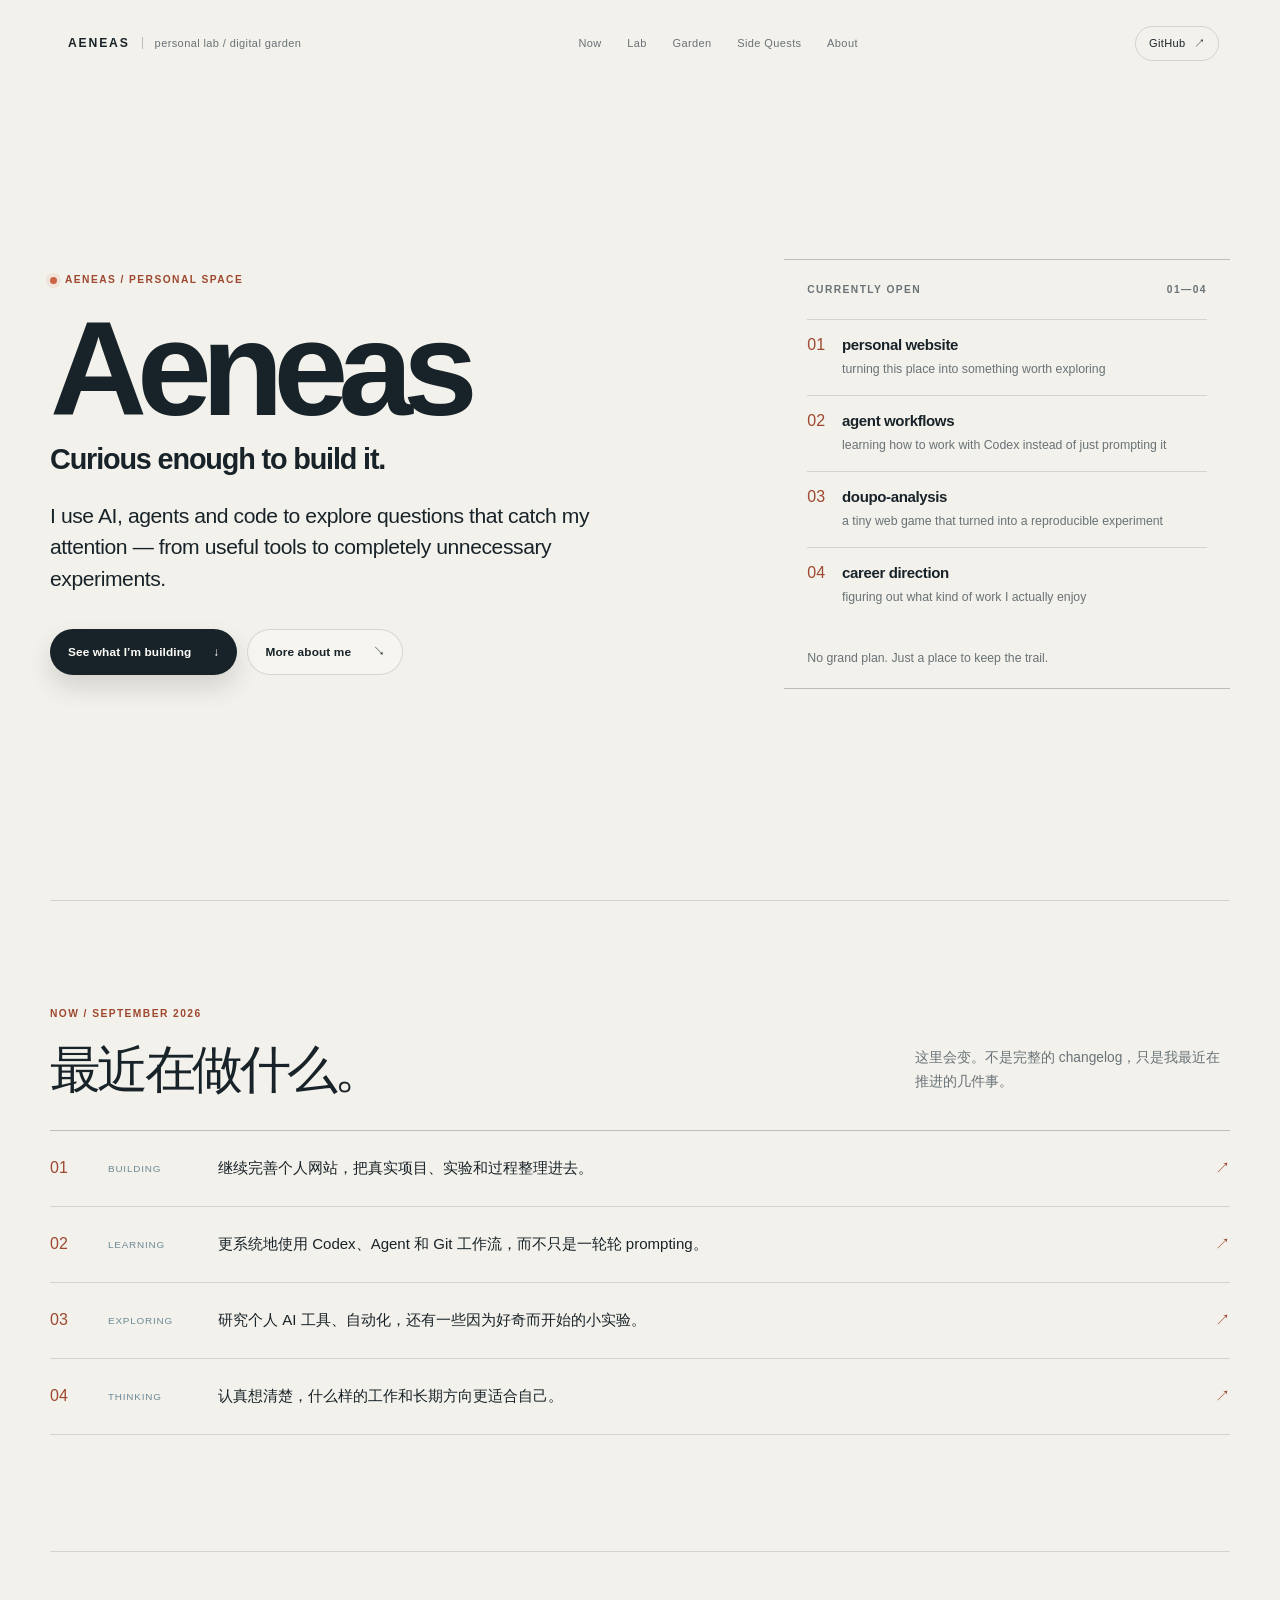
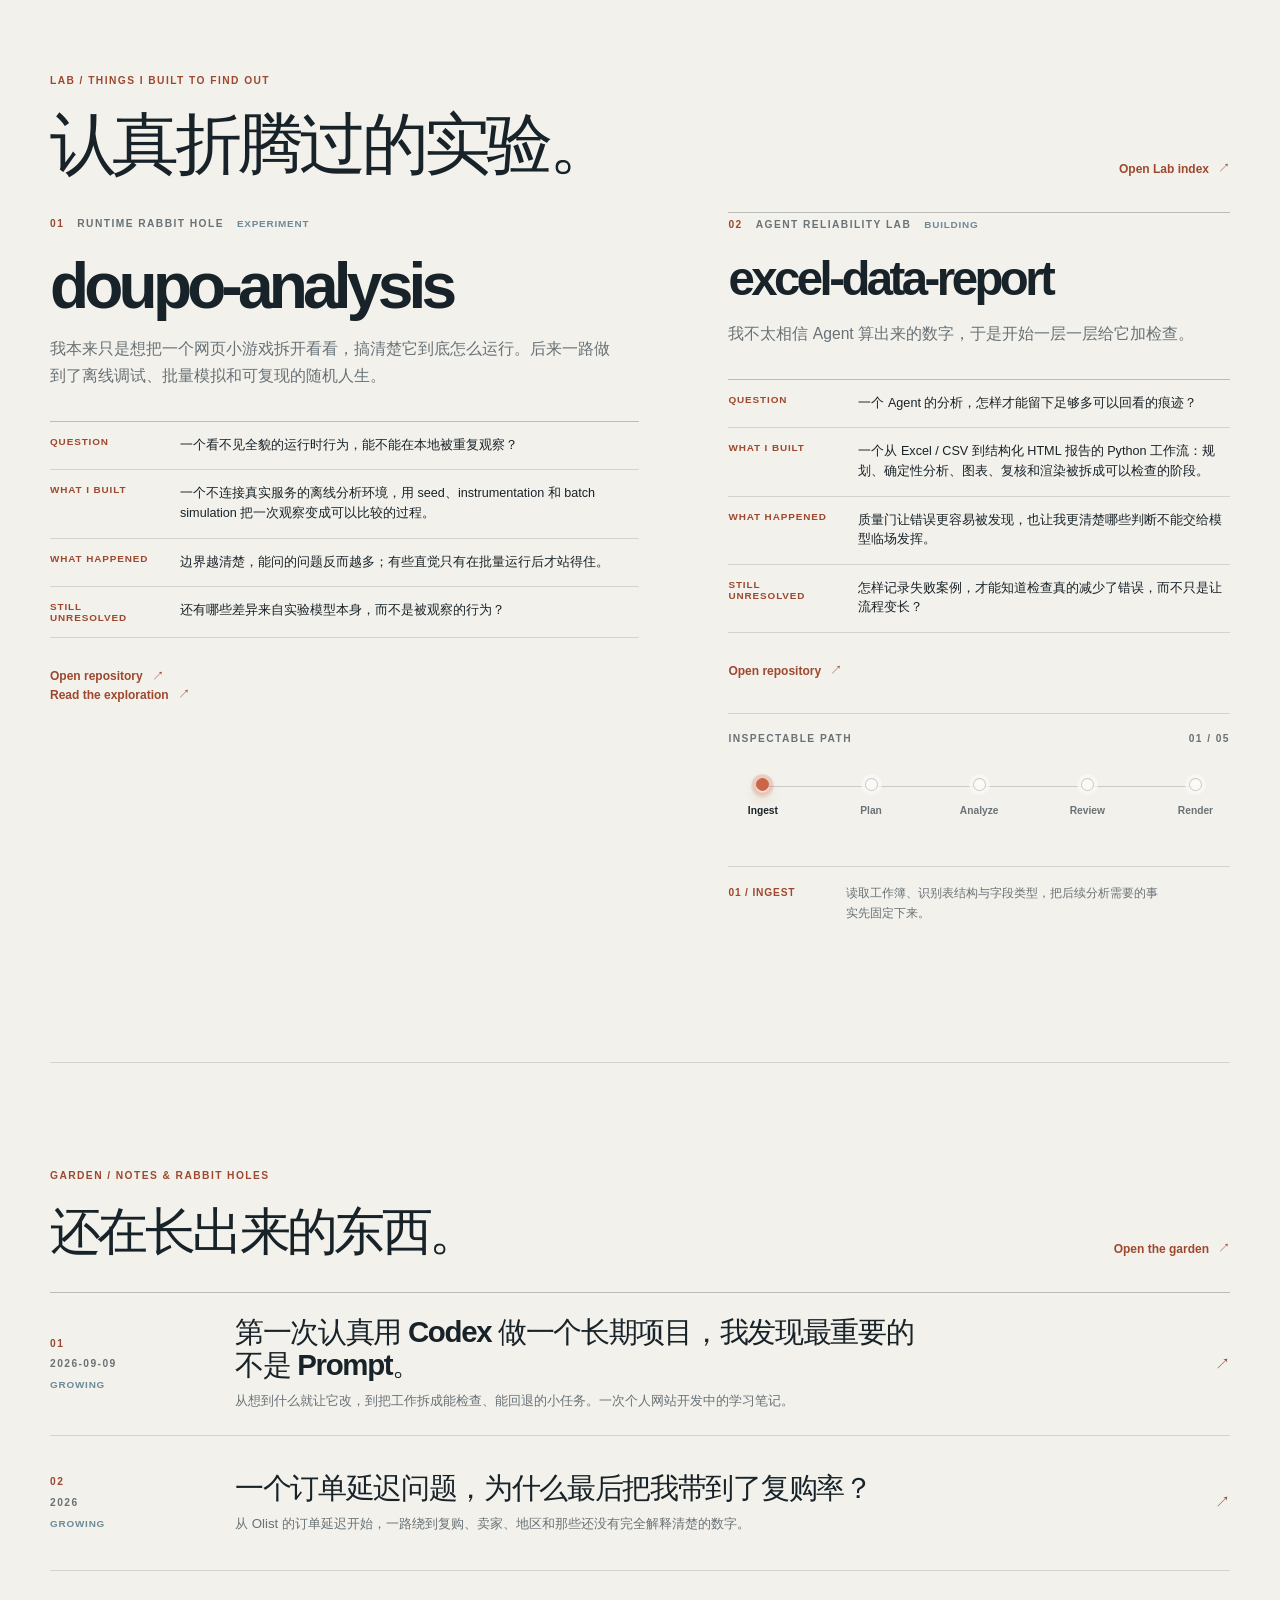
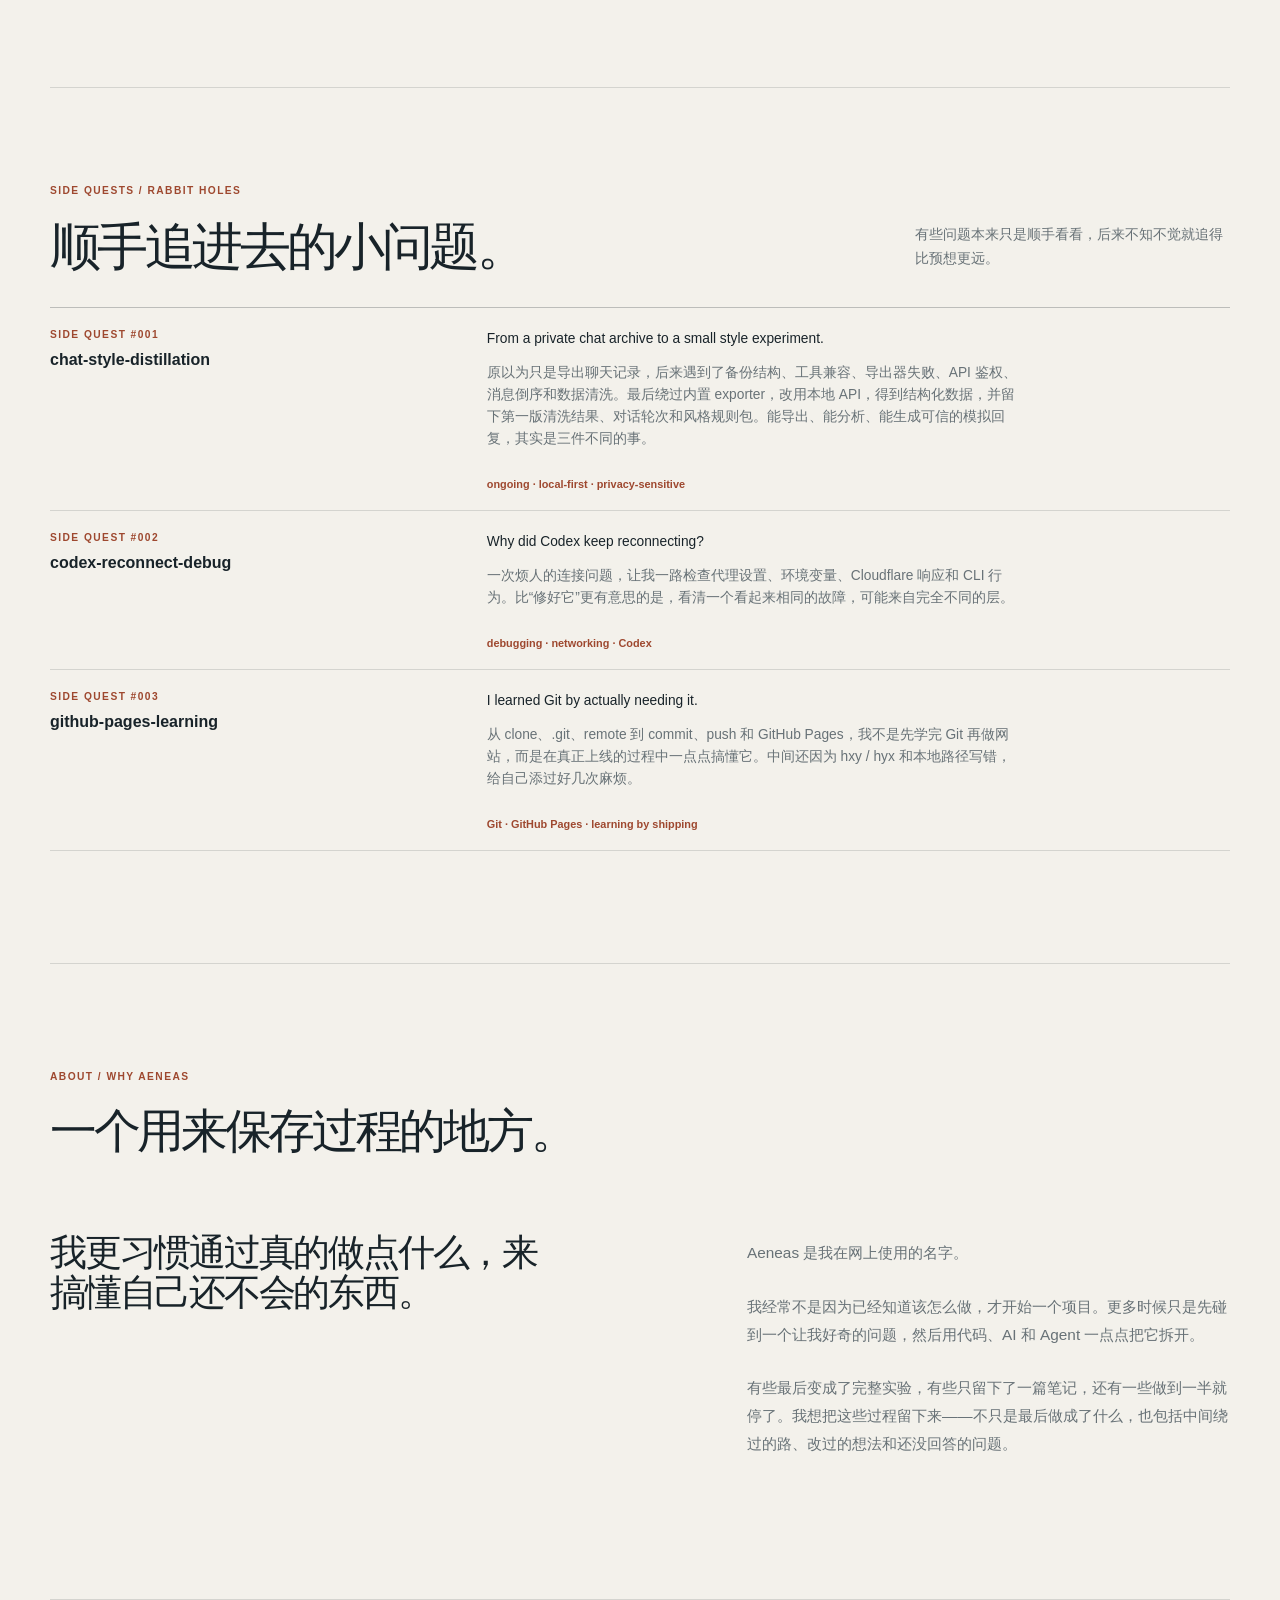
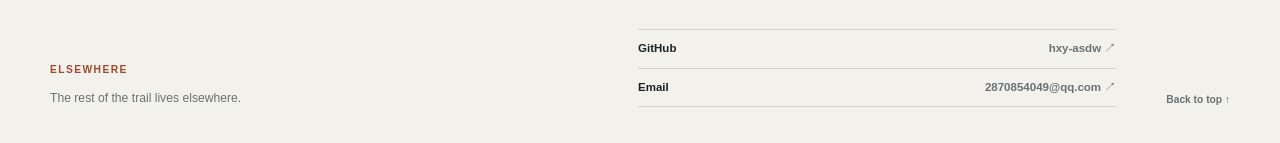
==== index.html @ bfa90700 "seo: add canonical and social metadata" ====
<!doctype html>
<html lang="zh-CN">
  <head>
    <meta charset="UTF-8" />
    <meta name="viewport" content="width=device-width, initial-scale=1" />
    <meta name="theme-color" content="#f3f1eb" />
    <meta
      name="description"
      content="Aeneas 的 Personal Lab / Digital Garden：实验、兔子洞，以及那些本来没必要做但还是做了的东西。"
    />
    <link rel="icon" href="favicon.svg" type="image/svg+xml" />
    <title>Aeneas — Personal Lab / Digital Garden</title>
    <link rel="canonical" href="https://hxy-asdw.github.io/" />
    <meta property="og:title" content="Aeneas — Personal Lab / Digital Garden" />
    <meta property="og:description" content="Aeneas 的 Personal Lab / Digital Garden：实验、兔子洞，以及那些本来没必要做但还是做了的东西。" />
    <meta property="og:url" content="https://hxy-asdw.github.io/" />
    <meta property="og:type" content="website" />
    <meta property="og:site_name" content="Aeneas" />
    <meta name="twitter:card" content="summary" />
    <meta name="twitter:title" content="Aeneas — Personal Lab / Digital Garden" />
    <meta name="twitter:description" content="Aeneas 的 Personal Lab / Digital Garden：实验、兔子洞，以及那些本来没必要做但还是做了的东西。" />
    <link rel="stylesheet" href="styles.css" />
  </head>
  <body class="lab-site" data-page="home">
    <header class="lab-header" data-header>
      <a class="lab-brand" href="#top" aria-label="返回 Aeneas 首页">
        <span class="lab-brand-mark">AENEAS</span>
        <span class="lab-brand-subtitle">personal lab / digital garden</span>
      </a>

      <nav class="lab-nav" aria-label="主导航">
        <a href="#now" data-nav-link="now">Now</a>
        <a href="#lab" data-nav-link="lab">Lab</a>
        <a href="#garden" data-nav-link="garden">Garden</a>
        <a href="#side-quests" data-nav-link="side-quests">Side Quests</a>
        <a href="#about" data-nav-link="about">About</a>
      </nav>

      <a class="lab-header-github" href="https://github.com/hxy-asdw" target="_blank" rel="noreferrer">
        GitHub <span aria-hidden="true">↗</span>
      </a>
    </header>

    <main id="top">
      <section class="v2-hero v2-section" aria-labelledby="hero-title">
        <div class="v2-hero-copy">
          <p class="v2-eyebrow"><span class="v2-status-dot"></span> AENEAS / PERSONAL SPACE</p>
          <h1 id="hero-title">Aeneas</h1>
          <p class="v2-hero-type">Curious enough to build it.</p>
          <p class="v2-hero-lead">
            I use AI, agents and code to explore questions that catch my attention — from useful tools to completely unnecessary experiments.
          </p>
          <div class="v2-actions" aria-label="进入网站内容">
            <a class="v2-button v2-button-primary" href="#lab">
              See what I’m building <span aria-hidden="true">↓</span>
            </a>
            <a class="v2-button v2-button-secondary" href="#about">
              More about me <span aria-hidden="true">↘</span>
            </a>
          </div>
        </div>

        <div class="v2-hero-signal" aria-label="这个空间保存的内容">
          <div class="v2-signal-head">
            <span>currently open</span>
            <span>01—04</span>
          </div>
          <div class="v2-signal-list">
            <div class="v2-signal-row"><span>01</span><div><strong>personal website</strong><p class="v2-signal-description">turning this place into something worth exploring</p></div></div>
            <div class="v2-signal-row"><span>02</span><div><strong>agent workflows</strong><p class="v2-signal-description">learning how to work with Codex instead of just prompting it</p></div></div>
            <div class="v2-signal-row"><span>03</span><div><strong>doupo-analysis</strong><p class="v2-signal-description">a tiny web game that turned into a reproducible experiment</p></div></div>
            <div class="v2-signal-row"><span>04</span><div><strong>career direction</strong><p class="v2-signal-description">figuring out what kind of work I actually enjoy</p></div></div>
          </div>
          <p class="v2-signal-note">No grand plan. Just a place to keep the trail.</p>
        </div>
      </section>

      <section class="v2-section v2-section-now" id="now" aria-labelledby="now-title">
        <div class="v2-section-head v2-section-head-quiet">
          <div>
            <p class="v2-eyebrow">NOW / SEPTEMBER 2026</p>
            <h2 id="now-title">最近在做什么。</h2>
          </div>
          <p class="v2-section-intro">这里会变。不是完整的 changelog，只是我最近在推进的几件事。</p>
        </div>
        <div class="v2-now-list" data-now-list></div>
      </section>

      <section class="v2-section v2-section-lab" id="lab" aria-labelledby="lab-title">
        <div class="v2-section-head v2-section-head-strong">
          <div>
            <p class="v2-eyebrow">LAB / THINGS I BUILT TO FIND OUT</p>
            <h2 id="lab-title">认真折腾过的实验。</h2>
          </div>
          <a class="v2-section-link" href="lab/">Open Lab index <span aria-hidden="true">↗</span></a>
        </div>
        <div class="v2-lab-preview" data-lab-preview></div>
      </section>

      <section class="v2-section v2-section-garden" id="garden" aria-labelledby="garden-title">
        <div class="v2-section-head v2-section-head-quiet">
          <div>
            <p class="v2-eyebrow">GARDEN / NOTES &amp; RABBIT HOLES</p>
            <h2 id="garden-title">还在长出来的东西。</h2>
          </div>
          <a class="v2-section-link" href="garden/">Open the garden <span aria-hidden="true">↗</span></a>
        </div>
        <div class="v2-garden-list" data-garden-list></div>
      </section>

      <section class="v2-section v2-section-sidequests" id="side-quests" aria-labelledby="side-quests-title">
        <div class="v2-section-head v2-section-head-light">
          <div>
            <p class="v2-eyebrow">SIDE QUESTS / RABBIT HOLES</p>
            <h2 id="side-quests-title">顺手追进去的小问题。</h2>
          </div>
          <p class="v2-section-intro">有些问题本来只是顺手看看，后来不知不觉就追得比预想更远。</p>
        </div>
        <div class="v2-sidequest-list" data-sidequest-list></div>
      </section>

      <section class="v2-section v2-section-about" id="about" aria-labelledby="about-title">
        <div class="v2-section-head v2-section-head-quiet">
          <div>
            <p class="v2-eyebrow">ABOUT / WHY AENEAS</p>
            <h2 id="about-title">一个用来保存过程的地方。</h2>
          </div>
        </div>
        <div class="v2-about-grid">
          <p class="v2-about-manifesto">我更习惯通过真的做点什么，来搞懂自己还不会的东西。</p>
          <div class="v2-about-copy">
            <p>
              Aeneas 是我在网上使用的名字。
            </p>
            <p>我经常不是因为已经知道该怎么做，才开始一个项目。更多时候只是先碰到一个让我好奇的问题，然后用代码、AI 和 Agent 一点点把它拆开。</p>
            <p>有些最后变成了完整实验，有些只留下了一篇笔记，还有一些做到一半就停了。我想把这些过程留下来——不只是最后做成了什么，也包括中间绕过的路、改过的想法和还没回答的问题。</p>
          </div>
        </div>
      </section>
    </main>

    <footer class="v2-footer" id="elsewhere">
      <div>
        <p class="v2-eyebrow">ELSEWHERE</p>
        <p class="v2-footer-note">The rest of the trail lives elsewhere.</p>
      </div>
      <div class="v2-footer-links">
        <a href="https://github.com/hxy-asdw" target="_blank" rel="noreferrer">
          <span>GitHub</span><span>hxy-asdw ↗</span>
        </a>
        <a href="mailto:2870854049@qq.com">
          <span>Email</span><span>2870854049@qq.com ↗</span>
        </a>
      </div>
      <a class="v2-back-top" href="#top">Back to top ↑</a>
    </footer>

    <script src="content.js"></script>
    <script src="script.js" defer></script>
  </body>
</html>
---- styles.css ----
/* Root-path 404: all additions are isolated from existing pages. */
body[data-page="404"] { --muted: #626c71; min-width: 0; min-height: 100svh; overflow-x: visible; display: flex; flex-direction: column; }
.not-found-header, .not-found-main, .not-found-footer { width: var(--page); margin-inline: auto; }
.not-found-header { padding-block: 1.5rem; }
.not-found-brand { display: inline-flex; flex-wrap: wrap; align-items: center; gap: 0.75rem 1.25rem; min-height: 44px; }
.not-found-brand strong { font-size: 0.8rem; letter-spacing: 0.17em; }
.not-found-brand span, .not-found-footer { color: var(--muted); font-size: 0.75rem; line-height: 1.6; }
.not-found-main { display: grid; grid-template-columns: minmax(0, 1.45fr) minmax(0, 0.75fr); align-items: center; gap: clamp(3rem, 8vw, 8rem); padding-block: clamp(2.5rem, 6vw, 6rem) 5rem; flex: 1; }
.not-found-main > * { min-width: 0; }
.not-found-eyebrow, .not-found-meta dt { color: var(--accent-deep); font-size: 0.68rem; font-weight: 650; letter-spacing: 0.13em; line-height: 1.6; text-transform: uppercase; }
.not-found-eyebrow { margin: 0 0 1.75rem; }
.not-found-marker { display: flex; align-items: center; gap: 1.5rem; }
.not-found-marker::after { content: ""; flex: 1; border-top: 1px solid var(--line-strong); }
.not-found-number { font-size: clamp(6rem, 17vw, 14rem); font-weight: 590; line-height: 1; letter-spacing: -0.065em; }
.not-found-copy h1 { margin: 1.5rem 0 1.75rem; font-size: clamp(1.6rem, 3vw, 2.6rem); font-weight: 560; line-height: 1.2; letter-spacing: -0.035em; }
.not-found-prose { max-width: 28em; color: var(--muted); font-size: 1rem; line-height: 1.85; }
.not-found-prose p { margin: 0 0 0.75rem; }
.not-found-actions { display: flex; flex-wrap: wrap; gap: 0.5rem 1rem; margin-top: 2rem; }
.not-found-actions a, .not-found-actions button { display: inline-flex; align-items: center; justify-content: space-between; gap: 1rem; min-height: 48px; padding: 0.75rem 1rem; border: 1px solid var(--line-strong); border-radius: 999px; background: transparent; color: var(--ink); font: inherit; font-size: 0.78rem; font-weight: 600; line-height: 1.5; text-align: left; transition: color 140ms ease, background-color 140ms ease; }
.not-found-actions .not-found-primary { background: var(--ink); color: var(--bg); border-color: var(--ink); }
.not-found-actions [hidden] { display: none; }
.not-found-actions a:hover, .not-found-actions button:hover { background: var(--surface-muted); }
.not-found-actions .not-found-primary:hover { background: var(--accent-deep); }
.not-found-actions a:active, .not-found-actions button:active { background: var(--accent-deep); color: var(--bg); transition: none; }
body[data-page="404"] a:focus-visible, body[data-page="404"] button:focus-visible { outline: 2px solid var(--accent-deep); outline-offset: 4px; }
.not-found-meta dl { margin: 0; }
.not-found-meta dl > div { padding-block: 1.25rem; border-top: 1px solid var(--line); }
.not-found-meta dt { margin-bottom: 0.65rem; }
.not-found-meta dd { margin: 0; font-size: 0.88rem; line-height: 1.8; overflow-wrap: anywhere; }
.not-found-meta code { font-family: ui-monospace, SFMono-Regular, Consolas, monospace; font-size: 0.84rem; white-space: normal; }
.not-found-meta a { display: inline-flex; align-items: center; gap: 0.75rem; min-height: 44px; text-decoration: underline; text-underline-offset: 0.3em; }
.not-found-meta a:hover { color: var(--accent-deep); }
.not-found-footer { padding-block: 1.5rem; border-top: 1px solid var(--line); }
@media (max-width: 760px) {
  .not-found-main { grid-template-columns: minmax(0, 1fr); gap: 3rem; padding-block: 2.5rem 3rem; }
  .not-found-actions { flex-direction: column; align-items: stretch; }
}
@media (prefers-reduced-motion: reduce) {
  .not-found-actions a, .not-found-actions button { transition: none; }
}

:root {
  --bg: #f3f1eb;
  --surface: rgba(255, 255, 252, 0.73);
  --surface-solid: #fbfaf6;
  --surface-muted: #e9e8e2;
  --ink: #182329;
  --muted: #687277;
  --faint: #a7aca9;
  --line: rgba(24, 35, 41, 0.14);
  --line-strong: rgba(24, 35, 41, 0.25);
  --accent: #cb6546;
  --accent-deep: #9e482f;
  --blue: #6d8a98;
  --shadow: 0 22px 70px rgba(51, 57, 55, 0.08), 0 2px 8px rgba(51, 57, 55, 0.05);
  --radius-xl: 34px;
  --radius-lg: 22px;
  --radius-md: 14px;
  --page: min(1180px, calc(100vw - 64px));
  --header-height: 78px;
  color-scheme: light;
  font-family: Inter, ui-sans-serif, -apple-system, BlinkMacSystemFont, "Segoe UI", sans-serif;
  font-synthesis: none;
  text-rendering: optimizeLegibility;
}

* {
  box-sizing: border-box;
}

html {
  scroll-behavior: smooth;
}

body {
  position: relative;
  min-width: 320px;
  margin: 0;
  color: var(--ink);
  background: var(--bg);
  overflow-x: hidden;
}

body,
button,
a {
  -webkit-tap-highlight-color: transparent;
}

a {
  color: inherit;
  text-decoration: none;
}

button,
a {
  cursor: pointer;
}

button {
  font: inherit;
}

.site-header {
  position: fixed;
  z-index: 20;
  top: 16px;
  left: 50%;
  display: flex;
  align-items: center;
  justify-content: space-between;
  width: var(--page);
  min-height: 54px;
  padding: 8px 10px 8px 16px;
  border: 1px solid transparent;
  border-radius: 999px;
  transform: translateX(-50%);
  transition: background-color 220ms ease, border-color 220ms ease, box-shadow 220ms ease;
}

.site-header.is-scrolled {
  background: rgba(251, 250, 246, 0.72);
  border-color: rgba(255, 255, 252, 0.68);
  box-shadow: 0 14px 36px rgba(51, 57, 55, 0.08);
  backdrop-filter: blur(18px) saturate(135%);
}

.brand,
.site-nav,
.header-github {
  display: flex;
  align-items: center;
}

.brand {
  gap: 10px;
  min-height: 36px;
}

.brand-mark {
  font-size: 0.78rem;
  font-weight: 750;
  letter-spacing: 0.13em;
}

.brand-divider {
  width: 1px;
  height: 18px;
  background: var(--line-strong);
}

.brand-subtitle,
.site-nav a,
.header-github {
  color: var(--muted);
  font-size: 0.72rem;
  letter-spacing: 0.04em;
}

.site-nav {
  gap: 28px;
  margin-left: auto;
  margin-right: 34px;
}

.site-nav a,
.header-github,
.text-link,
.contact-link,
.site-footer a {
  transition: color 180ms ease, opacity 180ms ease, transform 180ms ease;
}

.site-nav a:hover,
.site-nav a.is-active,
.header-github:hover,
.text-link:hover,
.contact-link:hover,
.site-footer a:hover {
  color: var(--accent-deep);
}

.header-github {
  gap: 8px;
  padding: 9px 13px;
  color: var(--ink);
  border: 1px solid var(--line);
  border-radius: 999px;
}

.header-github:hover {
  transform: translateY(-1px);
  border-color: rgba(203, 101, 70, 0.4);
}

.section-pad {
  width: var(--page);
  margin: 0 auto;
}

.hero {
  display: grid;
  grid-template-columns: minmax(0, 0.94fr) minmax(440px, 1.06fr);
  gap: clamp(48px, 8vw, 126px);
  align-items: center;
  min-height: min(920px, 100svh);
  padding-top: calc(var(--header-height) + 80px);
  padding-bottom: 96px;
}

.eyebrow,
.project-kicker,
.pipeline-card-head,
.orbit-topline,
.stage-detail-label,
.feature-footnote > span,
.contribution-type,
.site-footer {
  font-size: 0.67rem;
  font-weight: 720;
  letter-spacing: 0.15em;
  line-height: 1.3;
  text-transform: uppercase;
}

.eyebrow {
  display: flex;
  align-items: center;
  gap: 8px;
  margin: 0 0 26px;
  color: var(--accent-deep);
}

.eyebrow-pulse,
.project-status i {
  display: inline-block;
  width: 7px;
  height: 7px;
  border-radius: 50%;
  background: var(--accent);
  box-shadow: 0 0 0 4px rgba(203, 101, 70, 0.1);
}

h1,
h2,
h3,
p {
  margin-top: 0;
}

h1,
h2,
h3 {
  letter-spacing: -0.045em;
  font-weight: 620;
}

h1 {
  max-width: 590px;
  margin-bottom: 26px;
  font-size: clamp(3.45rem, 5.7vw, 6.05rem);
  line-height: 1.01;
  letter-spacing: -0.052em;
  font-weight: 610;
}

.hero-lead {
  max-width: 480px;
  margin-bottom: 34px;
  color: var(--muted);
  font-size: clamp(1rem, 1.4vw, 1.2rem);
  line-height: 1.7;
  letter-spacing: -0.016em;
}

.hero-actions,
.tag-row,
.hero-notes,
.feature-link-row {
  display: flex;
  align-items: center;
  flex-wrap: wrap;
}

.hero-actions {
  gap: 10px;
  margin-bottom: 46px;
}

.button {
  display: inline-flex;
  align-items: center;
  justify-content: center;
  gap: 14px;
  min-height: 48px;
  padding: 0 18px;
  border: 1px solid transparent;
  border-radius: 999px;
  font-size: 0.78rem;
  font-weight: 700;
  letter-spacing: 0.02em;
  transition: transform 180ms ease, box-shadow 180ms ease, background-color 180ms ease, color 180ms ease, border-color 180ms ease;
}

.button:hover {
  transform: translateY(-2px);
}

.button:active,
.header-github:active,
.text-link:active,
.contribution-row:active,
.contact-link:active {
  transform: scale(0.98);
}

.button-primary {
  color: #fffdf8;
  background: var(--ink);
  box-shadow: 0 12px 25px rgba(24, 35, 41, 0.15);
}

.button-primary:hover {
  background: var(--accent-deep);
  box-shadow: 0 14px 28px rgba(158, 72, 47, 0.18);
}

.button-secondary {
  color: var(--ink);
  border-color: var(--line);
  background: rgba(255, 255, 252, 0.28);
}

.button-secondary:hover {
  border-color: rgba(203, 101, 70, 0.4);
  background: rgba(255, 255, 252, 0.74);
}

.hero-notes {
  gap: 0;
  color: var(--muted);
  font-size: 0.73rem;
  letter-spacing: 0.04em;
}

.hero-notes span {
  display: inline-flex;
  align-items: center;
}

.hero-notes span + span::before {
  display: inline-block;
  width: 4px;
  height: 4px;
  margin: 0 13px;
  border-radius: 50%;
  background: var(--faint);
  content: "";
}

.hero-orbit {
  position: relative;
  min-height: 440px;
  padding: 23px;
  border: 1px solid rgba(24, 35, 41, 0.12);
  border-radius: var(--radius-xl);
  background: rgba(255, 255, 252, 0.48);
  box-shadow: 0 18px 50px rgba(51, 57, 55, 0.055);
}

.orbit-topline,
.pipeline-card-head {
  display: flex;
  justify-content: space-between;
  color: var(--muted);
}

.system-map {
  position: relative;
  display: grid;
  grid-template-columns: repeat(3, 1fr);
  gap: 22px;
  min-height: 292px;
  margin-top: 18px;
  padding: 58px 6px 22px;
}

.map-line {
  position: absolute;
  display: block;
  top: 105px;
  right: 12%;
  left: 12%;
  height: 1px;
  background: rgba(24, 35, 41, 0.18);
}

.map-node {
  position: relative;
  z-index: 1;
  display: flex;
  flex-direction: column;
  gap: 7px;
  width: auto;
  min-height: 135px;
  padding: 0 12px;
  border-left: 1px solid rgba(24, 35, 41, 0.16);
  align-self: start;
}

.node-index,
.manifesto-index {
  color: var(--accent-deep);
  font-size: 0.66rem;
  font-weight: 750;
  letter-spacing: 0.1em;
}

.map-node strong {
  font-size: 1.08rem;
  letter-spacing: -0.03em;
}

.map-node small {
  max-width: 118px;
  color: var(--muted);
  font-size: 0.68rem;
  line-height: 1.45;
}

.orbit-caption {
  display: flex;
  gap: 12px;
  align-items: flex-start;
  padding-top: 18px;
  border-top: 1px solid rgba(24, 35, 41, 0.11);
}

.caption-rule {
  display: block;
  width: 24px;
  height: 1px;
  margin-top: 8px;
  background: var(--accent);
}

.orbit-caption p {
  max-width: 300px;
  margin: 0;
  color: var(--muted);
  font-size: 0.78rem;
  line-height: 1.55;
}

.work-section,
.about-section,
.contact-section {
  padding-top: 104px;
  padding-bottom: 104px;
}

.section-heading {
  padding-bottom: 40px;
  border-bottom: 1px solid var(--line);
}

.heading-row {
  display: grid;
  grid-template-columns: minmax(0, 1.1fr) minmax(240px, 0.7fr);
  gap: 50px;
  align-items: end;
}

.heading-row h2,
.contact-copy h2 {
  max-width: 710px;
  margin: 0;
  font-size: clamp(2.35rem, 4.1vw, 4.35rem);
  line-height: 1.02;
  font-weight: 590;
}

#work-title {
  font-size: clamp(2.55rem, 4.5vw, 4.8rem);
  font-weight: 620;
}

#about-title {
  max-width: 620px;
  font-size: clamp(2.3rem, 3.7vw, 3.85rem);
  font-weight: 570;
}

#contact-title {
  font-size: clamp(2.65rem, 4.8vw, 5rem);
  font-weight: 610;
}

.heading-row p {
  max-width: 360px;
  margin: 0 0 3px;
  color: var(--muted);
  font-size: 0.9rem;
  line-height: 1.7;
}

.featured-project {
  display: grid;
  grid-template-columns: minmax(0, 0.9fr) minmax(450px, 1.1fr);
  gap: clamp(40px, 7vw, 100px);
  padding: 54px 0 42px;
  border-bottom: 1px solid var(--line);
}

.project-kicker {
  display: flex;
  align-items: center;
  flex-wrap: wrap;
  gap: 13px;
  margin-bottom: 24px;
  color: var(--muted);
}

.project-number {
  color: var(--accent-deep);
}

.project-status {
  display: inline-flex;
  align-items: center;
  gap: 8px;
  color: var(--blue);
  font-size: 0.61rem;
  letter-spacing: 0.08em;
}

.project-status i {
  width: 5px;
  height: 5px;
  box-shadow: none;
  background: var(--blue);
}

.feature-copy h3 {
  margin-bottom: 22px;
  font-size: clamp(2.45rem, 4.15vw, 4.65rem);
  line-height: 0.98;
  font-weight: 620;
}

.project-section h3,
.contributions-section h3 {
  margin-bottom: 20px;
  font-size: clamp(2.2rem, 3.5vw, 3.65rem);
  line-height: 1;
  font-weight: 590;
}

.project-summary {
  max-width: 475px;
  margin-bottom: 25px;
  color: var(--muted);
  font-size: 1rem;
  line-height: 1.72;
}

.tag-row {
  gap: 7px;
  margin-bottom: 33px;
}

.tag-row span,
.contribution-meta span {
  padding: 7px 9px;
  color: var(--muted);
  border: 1px solid var(--line);
  border-radius: 999px;
  font-size: 0.64rem;
  letter-spacing: 0.02em;
}

.feature-link-row {
  gap: 20px;
}

.text-link {
  display: inline-flex;
  gap: 9px;
  align-items: center;
  color: var(--accent-deep);
  font-size: 0.77rem;
  font-weight: 720;
}

.muted-note,
.analysis-note {
  color: var(--faint);
  font-size: 0.68rem;
  letter-spacing: 0.02em;
}

.pipeline-card {
  align-self: start;
  padding: 24px;
  border: 1px solid rgba(24, 35, 41, 0.12);
  border-radius: var(--radius-lg);
  background: rgba(255, 255, 252, 0.6);
  box-shadow: 0 16px 42px rgba(51, 57, 55, 0.055);
}

.pipeline-card-head {
  padding-bottom: 22px;
  border-bottom: 1px solid var(--line);
}

.pipeline {
  position: relative;
  min-height: 126px;
  padding: 34px 5px 16px;
}

.pipeline-track {
  position: absolute;
  top: 40px;
  right: 8%;
  left: 8%;
  height: 1px;
  background: rgba(24, 35, 41, 0.18);
}

.pipeline-marker {
  position: absolute;
  z-index: 1;
  top: 0;
  left: 0;
  width: 13px;
  height: 13px;
  border: 3px solid var(--surface-solid);
  border-radius: 50%;
  background: var(--accent);
  box-shadow: 0 0 0 5px rgba(203, 101, 70, 0.13), 0 5px 13px rgba(158, 72, 47, 0.22);
  --marker-x: 8%;
  --marker-y: 40px;
  transform: translate3d(var(--marker-x), var(--marker-y), 0) translate(-50%, -50%);
  will-change: transform;
  pointer-events: none;
}

.pipeline-stages {
  position: relative;
  z-index: 2;
  display: flex;
  justify-content: space-between;
}

.pipeline-stage {
  display: flex;
  flex-direction: column;
  align-items: center;
  gap: 15px;
  width: 66px;
  padding: 0;
  color: var(--muted);
  border: 0;
  background: transparent;
  touch-action: manipulation;
  transition: color 180ms ease, transform 180ms ease;
}

.pipeline-stage:hover,
.pipeline-stage.is-active {
  color: var(--ink);
}

.pipeline-stage:hover {
  transform: translateY(-2px);
}

.pipeline-stage:active {
  transform: translateY(1px);
}

.stage-dot {
  display: block;
  width: 13px;
  height: 13px;
  border: 1px solid rgba(24, 35, 41, 0.22);
  border-radius: 50%;
  background: var(--surface-solid);
  box-shadow: 0 0 0 4px rgba(251, 250, 246, 0.72);
  transition: border-color 180ms ease, background-color 180ms ease, box-shadow 180ms ease;
}

.pipeline-stage.is-active .stage-dot,
.pipeline-stage:hover .stage-dot {
  border-color: var(--accent);
  background: var(--accent);
  box-shadow: 0 0 0 4px rgba(203, 101, 70, 0.12);
}

.stage-label {
  font-size: 0.68rem;
  font-weight: 700;
  letter-spacing: 0.01em;
}

.stage-detail {
  display: grid;
  grid-template-columns: 108px 1fr;
  gap: 20px;
  min-height: 74px;
  padding-top: 19px;
  border-top: 1px solid var(--line);
}

.stage-detail-label {
  padding-top: 3px;
  color: var(--accent-deep);
  letter-spacing: 0.09em;
}

.stage-detail p {
  max-width: 370px;
  margin: 0;
  color: var(--muted);
  font-size: 0.8rem;
  line-height: 1.55;
}

.pipeline-evidence {
  display: grid;
  grid-template-columns: repeat(3, 1fr);
  gap: 14px;
  margin-top: 20px;
  padding-top: 16px;
  border-top: 1px solid var(--line);
}

.pipeline-evidence span {
  display: flex;
  flex-direction: column;
  gap: 4px;
}

.pipeline-evidence strong {
  color: var(--ink);
  font-size: 0.9rem;
  font-weight: 680;
  letter-spacing: -0.02em;
}

.pipeline-evidence small {
  color: var(--faint);
  font-size: 0.59rem;
  line-height: 1.35;
}

.feature-footnote {
  grid-column: 1 / -1;
  display: grid;
  grid-template-columns: 150px 1fr;
  gap: 20px;
  align-items: start;
  margin-top: 8px;
  padding-top: 25px;
  border-top: 1px solid var(--line);
}

.feature-footnote > span {
  color: var(--accent-deep);
}

.feature-footnote p {
  max-width: 580px;
  margin: 0;
  color: var(--muted);
  font-size: 0.84rem;
  line-height: 1.6;
}

.project-section {
  display: grid;
  grid-template-columns: minmax(260px, 0.8fr) minmax(480px, 1.2fr);
  gap: clamp(40px, 8vw, 140px);
  padding: 80px 0 30px;
  border-bottom: 1px solid var(--line);
}

.project-section h3 {
  margin-bottom: 20px;
  font-size: clamp(2.2rem, 3.5vw, 3.65rem);
}

.project-section .text-link {
  margin-top: 3px;
}

.metric-rail {
  display: grid;
  grid-template-columns: 1.35fr 0.9fr 1.25fr 0.85fr;
  align-self: center;
  border-top: 1px solid var(--line-strong);
  border-bottom: 1px solid var(--line-strong);
}

.metric-item {
  min-height: 142px;
  padding: 21px 18px 17px 0;
  border-right: 1px solid var(--line);
}

.metric-item + .metric-item {
  padding-left: 18px;
}

.metric-item-last {
  border-right: 0;
}

.metric-item-primary {
  padding-top: 17px;
}

.metric-eyebrow {
  display: block;
  margin-bottom: 15px;
  color: var(--accent-deep) !important;
  font-size: 0.6rem !important;
  font-weight: 720;
  letter-spacing: 0.12em;
  line-height: 1.2 !important;
  text-transform: uppercase;
}

.metric-item strong {
  display: block;
  margin-bottom: 13px;
  color: var(--ink);
  font-size: clamp(1.8rem, 2.9vw, 3rem);
  font-weight: 560;
  letter-spacing: -0.07em;
  line-height: 0.9;
}

.metric-item-primary strong {
  margin-bottom: 15px;
  font-size: clamp(3rem, 4.9vw, 4.7rem);
  font-weight: 590;
}

.metric-item-count strong {
  color: var(--muted);
  font-size: clamp(2rem, 3.2vw, 3.25rem);
}

.metric-item strong span {
  margin-left: 2px;
  color: var(--accent);
  font-size: 0.55em;
  letter-spacing: -0.02em;
}

.metric-item > span {
  display: block;
  max-width: 100px;
  color: var(--muted);
  font-size: 0.68rem;
  line-height: 1.45;
}

.metric-item-primary > span:last-child {
  max-width: 130px;
}

.analysis-note {
  grid-column: 2;
  margin: -10px 0 0;
}

.contributions-section {
  display: grid;
  grid-template-columns: minmax(230px, 0.65fr) minmax(0, 1.35fr);
  gap: clamp(40px, 8vw, 130px);
  padding: 92px 0 20px;
}

.contributions-section h3 {
  margin-bottom: 20px;
  font-size: clamp(2.35rem, 3.7vw, 3.9rem);
  font-weight: 590;
}

.contributions-intro p {
  max-width: 280px;
  margin: 0;
  color: var(--muted);
  font-size: 0.87rem;
  line-height: 1.68;
}

.contribution-list {
  border-top: 1px solid var(--line-strong);
}

.contribution-row {
  display: grid;
  grid-template-columns: minmax(92px, 0.35fr) minmax(250px, 1fr) auto;
  gap: 24px;
  align-items: center;
  min-height: 116px;
  padding: 21px 0;
  border-bottom: 1px solid var(--line);
  transition: background-color 180ms ease, transform 180ms ease;
}

.contribution-row:hover {
  background: rgba(255, 255, 252, 0.46);
}

.contribution-project {
  display: flex;
  gap: 7px;
  align-items: center;
  font-size: 0.82rem;
  font-weight: 700;
}

.contribution-project span {
  color: var(--accent-deep);
  font-size: 0.86rem;
}

.contribution-type {
  display: block;
  margin-bottom: 9px;
  color: var(--accent-deep);
  font-size: 0.6rem;
  letter-spacing: 0.08em;
}

.contribution-main strong {
  display: block;
  max-width: 570px;
  font-size: 0.93rem;
  font-weight: 550;
  line-height: 1.5;
  letter-spacing: -0.018em;
}

.contribution-meta {
  display: flex;
  gap: 6px;
  justify-content: flex-end;
  flex-wrap: wrap;
}

.about-section {
  padding-top: 132px;
  border-top: 1px solid var(--line);
}

.about-grid {
  display: grid;
  grid-template-columns: 1fr 1fr;
  gap: clamp(40px, 12vw, 190px);
  padding-top: 58px;
}

.about-manifesto {
  display: flex;
  gap: 20px;
  align-items: flex-start;
}

.about-manifesto p {
  margin: -7px 0 0;
  font-size: clamp(1.55rem, 2.65vw, 2.65rem);
  font-weight: 570;
  letter-spacing: -0.055em;
  line-height: 1.06;
}

.about-copy > p {
  max-width: 490px;
  margin: 0 0 32px;
  color: var(--muted);
  font-size: 0.97rem;
  line-height: 1.78;
}

.focus-list {
  display: grid;
  gap: 12px;
  color: var(--ink);
  font-size: 0.75rem;
  font-weight: 680;
  letter-spacing: 0.03em;
}

.focus-list span {
  padding-bottom: 12px;
  border-bottom: 1px solid var(--line);
}

.contact-section {
  display: grid;
  grid-template-columns: minmax(0, 1fr) minmax(330px, 0.72fr);
  gap: 80px;
  border-top: 1px solid var(--line);
}

.contact-copy h2 {
  max-width: 650px;
  font-size: clamp(3rem, 5.8vw, 6rem);
}

.contact-links {
  align-self: end;
  border-top: 1px solid var(--line-strong);
}

.contact-link {
  display: flex;
  justify-content: space-between;
  gap: 24px;
  padding: 17px 0;
  border-bottom: 1px solid var(--line);
  font-size: 0.78rem;
}

.contact-link span:last-child {
  color: var(--muted);
  text-align: right;
}

.contact-link.is-placeholder {
  cursor: default;
}

.contact-link.is-placeholder span:last-child {
  color: var(--faint);
}

.site-footer {
  display: flex;
  justify-content: space-between;
  width: var(--page);
  margin: 0 auto;
  padding: 23px 0 28px;
  color: var(--faint);
  border-top: 1px solid var(--line);
  font-size: 0.61rem;
  letter-spacing: 0.1em;
}

.site-footer a {
  color: var(--muted);
}

:focus-visible {
  outline: 3px solid rgba(203, 101, 70, 0.45);
  outline-offset: 4px;
}

@media (max-width: 1000px) {
  :root {
    --page: min(900px, calc(100vw - 48px));
  }

  .hero {
    grid-template-columns: 1fr;
    gap: 54px;
    min-height: auto;
    padding-top: 150px;
  }

  .hero-copy {
    max-width: 700px;
  }

  .hero-orbit {
    min-height: 460px;
  }

  .featured-project,
  .project-section {
    grid-template-columns: 1fr;
    gap: 48px;
  }

  .feature-copy,
  .project-section-copy {
    max-width: 700px;
  }

  .analysis-note {
    grid-column: auto;
    margin-top: -20px;
  }

  .contributions-section {
    grid-template-columns: 1fr;
    gap: 45px;
  }

  .contributions-intro p {
    max-width: 480px;
  }
}

@media (max-width: 680px) {
  :root {
    --page: calc(100vw - 36px);
  }

  .site-header {
    top: 9px;
    min-height: 48px;
    padding-left: 13px;
  }

  .brand-subtitle,
  .site-nav {
    display: none;
  }

  .header-github {
    min-height: 34px;
    padding: 7px 10px;
  }

  .hero {
    gap: 46px;
    padding-top: 130px;
    padding-bottom: 70px;
  }

  h1 {
    max-width: 345px;
    font-size: clamp(2.95rem, 14vw, 4.25rem);
    line-height: 1.03;
    letter-spacing: -0.045em;
  }

  .hero-lead {
    font-size: 0.98rem;
  }

  .hero-actions {
    align-items: stretch;
    flex-direction: column;
    max-width: 230px;
  }

  .button {
    justify-content: space-between;
  }

  .hero-notes {
    flex-direction: column;
    align-items: flex-start;
    gap: 8px;
  }

  .hero-notes span + span::before {
    display: none;
  }

  .hero-orbit {
    min-height: 450px;
    padding: 18px;
    border-radius: 25px;
  }

  .system-map {
    grid-template-columns: 1fr;
    gap: 22px;
    min-height: 335px;
    padding: 28px 8px 20px 26px;
  }

  .map-line {
    top: 33px;
    right: auto;
    bottom: 35px;
    left: 10px;
    width: 1px;
    height: auto;
  }

  .map-node {
    min-height: 68px;
    padding: 0 0 0 18px;
    border-left: 0;
  }

  .work-section,
  .about-section,
  .contact-section {
    padding-top: 86px;
    padding-bottom: 86px;
  }

  .heading-row {
    grid-template-columns: 1fr;
    gap: 25px;
  }

  .heading-row h2,
  .contact-copy h2 {
    font-size: clamp(2.35rem, 11vw, 3.7rem);
  }

  #work-title {
    font-size: clamp(2.45rem, 11.5vw, 3.7rem);
  }

  #about-title {
    font-size: clamp(2.2rem, 10.5vw, 3.25rem);
  }

  #contact-title {
    font-size: clamp(2.45rem, 11.5vw, 3.9rem);
  }

  .heading-row p {
    max-width: 470px;
  }

  .featured-project {
    padding-top: 42px;
    gap: 39px;
  }

  .feature-copy h3,
  .project-section h3,
  .contributions-section h3 {
    font-size: clamp(2.25rem, 11vw, 3.45rem);
  }

  .project-summary {
    font-size: 0.93rem;
  }

  .pipeline-card {
    padding: 17px;
  }

  .pipeline {
    min-height: 235px;
    padding: 20px 0;
  }

  .pipeline-track {
    top: 25px;
    right: auto;
    bottom: 25px;
    left: 18px;
    width: 1px;
    height: auto;
    background: linear-gradient(180deg, rgba(203, 101, 70, 0.25), rgba(109, 138, 152, 0.3));
  }

  .pipeline-marker {
    top: 0;
    left: 0;
    --marker-x: 18px;
    --marker-y: 25px;
    transform: translate3d(var(--marker-x), var(--marker-y), 0) translate(-50%, -50%);
  }

  .pipeline-stages {
    flex-direction: column;
    gap: 13px;
  }

  .pipeline-stage {
    flex-direction: row;
    gap: 16px;
    width: auto;
    padding-left: 12px;
  }

  .stage-label {
    font-size: 0.72rem;
  }

  .stage-detail {
    grid-template-columns: 1fr;
    gap: 9px;
  }

  .feature-footnote {
    grid-template-columns: 1fr;
    gap: 10px;
  }

  .metric-rail {
    grid-template-columns: repeat(2, 1fr);
  }

  .metric-item-primary {
    grid-column: 1 / -1;
    min-height: 126px;
    border-right: 0;
    border-bottom: 1px solid var(--line);
  }

  .metric-item-primary strong {
    font-size: clamp(3.05rem, 15vw, 4rem);
  }

  .metric-item:nth-child(2) {
    border-right: 0;
  }

  .metric-item:nth-child(n + 3) {
    border-top: 1px solid var(--line);
  }

  .metric-item:nth-child(3) {
    padding-left: 0;
  }

  .metric-item-last {
    padding-left: 18px;
  }

  .contribution-row {
    grid-template-columns: 1fr auto;
    gap: 12px 20px;
    padding: 20px 0;
  }

  .contribution-main {
    grid-column: 1 / -1;
    grid-row: 2;
  }

  .contribution-meta {
    grid-column: 2;
    grid-row: 1;
  }

  .about-grid,
  .contact-section {
    grid-template-columns: 1fr;
    gap: 52px;
    padding-top: 50px;
  }

  .about-manifesto p {
    font-size: 2rem;
  }

  .contact-section {
    padding-top: 86px;
  }

  .site-footer {
    align-items: flex-start;
    flex-direction: column;
    gap: 11px;
    padding-top: 18px;
    padding-bottom: 22px;
  }
}

@media (prefers-reduced-motion: reduce) {
  html {
    scroll-behavior: auto;
  }

  .site-header,
  .site-nav a,
  .header-github,
  .text-link,
  .contact-link,
  .site-footer a,
  .button,
  .stage-dot,
  .pipeline-stage,
  .contribution-row {
    transition-duration: 140ms;
  }

  .button:hover,
  .header-github:hover,
  .contribution-row:hover,
  .pipeline-stage:hover,
  .map-node:hover {
    transform: none;
  }

  .button:active,
  .header-github:active,
  .text-link:active,
  .contribution-row:active,
  .contact-link:active,
  .pipeline-stage:active {
    transform: none;
    opacity: 0.68;
  }
}

@media (prefers-reduced-transparency: reduce) {
  .site-header.is-scrolled,
  .map-node,
  .hero-orbit,
  .pipeline-card,
  .button-secondary {
    background: var(--surface-solid);
    backdrop-filter: none;
  }
}

@media (prefers-contrast: more) {
  :root {
    --muted: #4c5559;
    --faint: #697276;
    --line: rgba(24, 35, 41, 0.3);
    --line-strong: rgba(24, 35, 41, 0.5);
  }

  .button-secondary,
  .header-github {
    border-color: var(--line-strong);
  }
}

/* Personal Lab / Digital Garden V2 */
.lab-site {
  background: var(--bg);
}

.lab-header {
  position: fixed;
  z-index: 20;
  top: 16px;
  left: 50%;
  display: flex;
  align-items: center;
  width: var(--page);
  min-height: 54px;
  padding: 8px 10px 8px 17px;
  border: 1px solid transparent;
  border-radius: 999px;
  transform: translateX(-50%);
  transition: background-color 220ms ease, border-color 220ms ease, box-shadow 220ms ease;
}

.lab-header.is-scrolled {
  background: rgba(251, 250, 246, 0.72);
  border-color: rgba(255, 255, 252, 0.68);
  box-shadow: 0 14px 36px rgba(51, 57, 55, 0.08);
  backdrop-filter: blur(18px) saturate(135%);
}

.lab-brand,
.lab-nav,
.lab-header-github {
  display: flex;
  align-items: center;
}

.lab-brand {
  gap: 12px;
  min-height: 36px;
  flex-shrink: 0;
}

.lab-brand-mark {
  color: var(--ink);
  font-size: 0.76rem;
  font-weight: 780;
  letter-spacing: 0.15em;
}

.lab-brand-subtitle,
.lab-nav a,
.lab-header-github {
  color: var(--muted);
  font-size: 0.69rem;
  letter-spacing: 0.035em;
}

.lab-brand-subtitle {
  padding-left: 12px;
  border-left: 1px solid var(--line-strong);
}

.lab-nav {
  gap: clamp(14px, 2vw, 27px);
  margin: 0 auto;
}

.lab-nav a,
.lab-header-github,
.v2-text-link,
.v2-section-link,
.v2-footer a {
  transition: color 180ms ease, opacity 180ms ease, transform 180ms ease;
}

.lab-nav a:hover,
.lab-nav a.is-active,
.lab-header-github:hover,
.v2-text-link:hover,
.v2-section-link:hover,
.v2-footer a:hover {
  color: var(--accent-deep);
}

.lab-header-github {
  gap: 8px;
  padding: 9px 13px;
  color: var(--ink);
  border: 1px solid var(--line);
  border-radius: 999px;
}

.lab-header-github:hover {
  transform: translateY(-1px);
  border-color: rgba(203, 101, 70, 0.4);
}

.v2-section {
  width: var(--page);
  margin: 0 auto;
}

.v2-eyebrow,
.v2-kicker,
.v2-signal-head,
.v2-pipeline-head,
.v2-garden-meta,
.v2-sidequest-title > span,
.v2-index-item-head,
.v2-footer {
  font-size: 0.64rem;
  font-weight: 720;
  letter-spacing: 0.14em;
  line-height: 1.35;
  text-transform: uppercase;
}

.v2-eyebrow {
  display: flex;
  align-items: center;
  gap: 8px;
  margin: 0 0 24px;
  color: var(--accent-deep);
}

.v2-status-dot {
  display: inline-block;
  width: 7px;
  height: 7px;
  border-radius: 50%;
  background: var(--accent);
  box-shadow: 0 0 0 4px rgba(203, 101, 70, 0.1);
}

.v2-hero {
  display: grid;
  grid-template-columns: minmax(0, 1fr) minmax(340px, 0.72fr);
  gap: clamp(50px, 9vw, 150px);
  align-items: center;
  min-height: min(900px, 100svh);
  padding-top: calc(var(--header-height) + 70px);
  padding-bottom: 100px;
}

.v2-hero-copy {
  max-width: 620px;
}

.v2-hero h1,
.v2-index-hero h1 {
  max-width: 690px;
  margin: 0 0 16px;
  color: var(--ink);
  font-size: clamp(4.6rem, 10.5vw, 9.6rem);
  font-weight: 590;
  line-height: 0.86;
  letter-spacing: -0.075em;
}

.v2-hero-type {
  margin: 0 0 24px;
  color: var(--ink);
  font-size: clamp(1.3rem, 2.25vw, 1.9rem);
  font-weight: 560;
  line-height: 1.15;
  letter-spacing: -0.04em;
}

.v2-hero-lead {
  max-width: 600px;
  margin: 0;
  color: var(--ink);
  font-size: clamp(1.12rem, 1.65vw, 1.42rem);
  font-weight: 540;
  line-height: 1.5;
  letter-spacing: -0.02em;
}

.v2-actions {
  display: flex;
  flex-wrap: wrap;
  gap: 10px;
  margin-top: 34px;
}

.v2-button {
  display: inline-flex;
  align-items: center;
  justify-content: space-between;
  gap: 22px;
  min-height: 46px;
  padding: 0 17px;
  border: 1px solid transparent;
  border-radius: 999px;
  font-size: 0.74rem;
  font-weight: 720;
  letter-spacing: 0.01em;
  transition: transform 150ms ease, color 180ms ease, background-color 180ms ease, border-color 180ms ease, box-shadow 180ms ease;
}

.v2-button:hover {
  transform: translateY(-2px);
}

.v2-button:active,
.lab-header-github:active,
.v2-text-link:active,
.v2-section-link:active,
.v2-now-item:active,
.v2-garden-item:active,
.v2-sidequest-item:active,
.v2-footer a:active {
  transform: scale(0.985);
}

.v2-button-primary {
  color: #fffdf8;
  background: var(--ink);
  box-shadow: 0 12px 25px rgba(24, 35, 41, 0.15);
}

.v2-button-primary:hover {
  background: var(--accent-deep);
  box-shadow: 0 14px 28px rgba(158, 72, 47, 0.18);
}

.v2-button-secondary {
  color: var(--ink);
  border-color: var(--line);
  background: rgba(255, 255, 252, 0.28);
}

.v2-button-secondary:hover {
  border-color: rgba(203, 101, 70, 0.4);
  background: rgba(255, 255, 252, 0.74);
}

.v2-hero-signal {
  align-self: center;
  padding: 23px 23px 20px;
  border-top: 1px solid var(--line-strong);
  border-bottom: 1px solid var(--line-strong);
}

.v2-signal-head,
.v2-pipeline-head {
  display: flex;
  justify-content: space-between;
  color: var(--muted);
}

.v2-signal-list {
  margin-top: 22px;
}

.v2-signal-row {
  display: flex;
  align-items: baseline;
  gap: 17px;
  min-height: 60px;
  padding: 16px 0;
  border-top: 1px solid var(--line);
}

.v2-signal-row span,
.v2-item-index,
.v2-kicker > span:first-child,
.v2-garden-meta > span:first-child {
  color: var(--accent-deep);
}

.v2-signal-row strong {
  font-size: 0.94rem;
  font-weight: 570;
  letter-spacing: -0.025em;
}

.v2-signal-description {
  margin: 6px 0 0;
  color: var(--muted);
  font-size: 0.77rem;
  line-height: 1.55;
}

.v2-signal-note {
  margin: 25px 0 0;
  color: var(--muted);
  font-size: 0.77rem;
  line-height: 1.55;
}

.v2-section-now,
.v2-section-garden,
.v2-section-about {
  padding-top: 106px;
  padding-bottom: 116px;
  border-top: 1px solid var(--line);
}

.v2-section-lab {
  padding-top: 122px;
  padding-bottom: 126px;
  border-top: 1px solid var(--line);
}

.v2-section-sidequests {
  padding-top: 96px;
  padding-bottom: 112px;
  border-top: 1px solid var(--line);
}

.v2-section-head {
  display: flex;
  align-items: end;
  justify-content: space-between;
  gap: 40px;
  padding-bottom: 35px;
}

.v2-section-head h2 {
  max-width: 700px;
  margin: 0;
  color: var(--ink);
  font-size: clamp(2.5rem, 5.2vw, 5.2rem);
  font-weight: 575;
  line-height: 0.98;
  letter-spacing: -0.07em;
}

.v2-section-head-light h2 {
  font-size: clamp(2.2rem, 4vw, 4rem);
  font-weight: 550;
}

.v2-section-head-quiet h2 {
  font-size: clamp(2.15rem, 4vw, 4rem);
  font-weight: 550;
}

.v2-section-intro {
  max-width: 315px;
  margin: 0 0 2px;
  color: var(--muted);
  font-size: 0.86rem;
  line-height: 1.7;
}

.v2-section-link,
.v2-text-link {
  display: inline-flex;
  align-items: center;
  gap: 9px;
  color: var(--accent-deep);
  font-size: 0.75rem;
  font-weight: 720;
  white-space: nowrap;
}

.v2-now-list {
  border-top: 1px solid var(--line-strong);
}

.v2-now-item {
  display: grid;
  grid-template-columns: 40px 92px minmax(0, 1fr) 20px;
  gap: 18px;
  align-items: center;
  min-height: 76px;
  padding: 18px 0;
  border-bottom: 1px solid var(--line);
  transition: background-color 180ms ease, color 180ms ease, transform 150ms ease;
}

.v2-now-item:hover,
.v2-garden-item:hover {
  color: var(--accent-deep);
  background: rgba(255, 255, 252, 0.42);
}

.v2-now-status,
.v2-status-label,
.v2-state {
  color: var(--blue);
  font-size: 0.62rem;
  letter-spacing: 0.08em;
  text-transform: uppercase;
}

.v2-now-text {
  color: var(--ink);
  font-size: 0.94rem;
  line-height: 1.5;
}

.v2-row-arrow {
  color: var(--accent-deep);
  font-size: 0.92rem;
  text-align: right;
  transition: transform 180ms ease;
}

.v2-now-item:hover .v2-row-arrow,
.v2-garden-item:hover .v2-row-arrow {
  transform: translate(2px, -2px);
}

.v2-lab-preview {
  display: grid;
  grid-template-columns: minmax(0, 1.08fr) minmax(370px, 0.92fr);
  gap: clamp(38px, 7vw, 100px);
}

.v2-lab-feature {
  padding: 5px 0 0;
}

.v2-kicker {
  display: flex;
  flex-wrap: wrap;
  gap: 13px;
  margin-bottom: 25px;
  color: var(--muted);
}

.v2-state {
  color: var(--blue);
}

.v2-lab-feature h3,
.v2-lab-secondary h3,
.v2-index-item h2 {
  margin: 0 0 19px;
  color: var(--ink);
  font-size: clamp(2.5rem, 5vw, 5.15rem);
  font-weight: 590;
  line-height: 0.94;
  letter-spacing: -0.075em;
}

.v2-lab-secondary h3 {
  font-size: clamp(2.1rem, 3.7vw, 3.7rem);
}

.v2-lab-lead {
  max-width: 560px;
  margin: 0 0 31px;
  color: var(--muted);
  font-size: 0.98rem;
  line-height: 1.75;
}

.v2-lab-details {
  display: grid;
  gap: 0;
  margin: 0 0 28px;
  border-top: 1px solid var(--line-strong);
}

.v2-lab-details > div {
  display: grid;
  grid-template-columns: 112px minmax(0, 1fr);
  gap: 18px;
  padding: 14px 0;
  border-bottom: 1px solid var(--line);
}

.v2-lab-details span {
  color: var(--accent-deep);
  font-size: 0.62rem;
  font-weight: 720;
  letter-spacing: 0.09em;
  text-transform: uppercase;
}

.v2-lab-details p {
  max-width: 450px;
  margin: 0;
  color: var(--ink);
  font-size: 0.79rem;
  line-height: 1.55;
}

.v2-lab-secondary {
  padding: 5px 0 0;
  border-top: 1px solid var(--line-strong);
}

.v2-pipeline {
  margin-top: 34px;
  padding-top: 18px;
  border-top: 1px solid var(--line);
}

.v2-pipeline-track {
  position: relative;
  min-height: 120px;
  padding: 32px 4px 14px;
}

.v2-pipeline-line {
  position: absolute;
  top: 40px;
  right: 8%;
  left: 8%;
  height: 1px;
  background: rgba(24, 35, 41, 0.18);
}

.v2-pipeline-marker {
  position: absolute;
  z-index: 1;
  top: 0;
  left: 0;
  width: 13px;
  height: 13px;
  border: 3px solid var(--surface-solid);
  border-radius: 50%;
  background: var(--accent);
  box-shadow: 0 0 0 5px rgba(203, 101, 70, 0.13), 0 5px 13px rgba(158, 72, 47, 0.22);
  --marker-x: 8%;
  --marker-y: 40px;
  transform: translate3d(var(--marker-x), var(--marker-y), 0) translate(-50%, -50%);
  will-change: transform;
  pointer-events: none;
}

.v2-pipeline-stages {
  position: relative;
  z-index: 2;
  display: flex;
  justify-content: space-between;
}

.v2-pipeline-stage {
  display: flex;
  flex-direction: column;
  align-items: center;
  gap: 14px;
  width: 61px;
  padding: 0;
  color: var(--muted);
  border: 0;
  background: transparent;
  touch-action: manipulation;
  transition: color 180ms ease, transform 150ms ease;
}

.v2-pipeline-stage:hover,
.v2-pipeline-stage.is-active {
  color: var(--ink);
}

.v2-pipeline-stage:hover {
  transform: translateY(-2px);
}

.v2-pipeline-stage:active {
  transform: translateY(1px);
}

.v2-stage-dot {
  display: block;
  width: 13px;
  height: 13px;
  border: 1px solid rgba(24, 35, 41, 0.22);
  border-radius: 50%;
  background: var(--surface-solid);
  box-shadow: 0 0 0 4px rgba(251, 250, 246, 0.72);
  transition: border-color 180ms ease, background-color 180ms ease, box-shadow 180ms ease;
}

.v2-pipeline-stage.is-active .v2-stage-dot,
.v2-pipeline-stage:hover .v2-stage-dot {
  border-color: var(--accent);
  background: var(--accent);
  box-shadow: 0 0 0 4px rgba(203, 101, 70, 0.12);
}

.v2-pipeline-stage > span:last-child {
  font-size: 0.64rem;
  font-weight: 700;
}

.v2-stage-detail {
  display: grid;
  grid-template-columns: 100px 1fr;
  gap: 18px;
  min-height: 70px;
  padding-top: 17px;
  border-top: 1px solid var(--line);
}

.v2-stage-detail > span {
  padding-top: 3px;
  color: var(--accent-deep);
  font-size: 0.64rem;
  font-weight: 720;
  letter-spacing: 0.08em;
}

.v2-stage-detail p {
  max-width: 320px;
  margin: 0;
  color: var(--muted);
  font-size: 0.78rem;
  line-height: 1.55;
}

.v2-garden-list {
  border-top: 1px solid var(--line-strong);
}

.v2-garden-item {
  display: grid;
  grid-template-columns: 160px minmax(0, 1fr) 20px;
  gap: 25px;
  align-items: center;
  min-height: 135px;
  padding: 23px 0;
  border-bottom: 1px solid var(--line);
  transition: background-color 180ms ease, color 180ms ease, transform 150ms ease;
}

.v2-garden-meta {
  display: flex;
  flex-direction: column;
  gap: 7px;
  color: var(--muted);
}

.v2-garden-main h3 {
  max-width: 690px;
  margin: 0 0 8px;
  color: var(--ink);
  font-size: clamp(1.25rem, 2.3vw, 2.1rem);
  font-weight: 570;
  line-height: 1.12;
  letter-spacing: -0.045em;
}

.v2-garden-main p {
  max-width: 650px;
  margin: 0;
  color: var(--muted);
  font-size: 0.83rem;
  line-height: 1.65;
}

.v2-sidequest-list {
  border-top: 1px solid var(--line-strong);
}

.v2-sidequest-item {
  display: grid;
  grid-template-columns: minmax(210px, 0.55fr) minmax(0, 1fr) 80px;
  gap: 28px;
  align-items: center;
  min-height: 105px;
  padding: 20px 0;
  border-bottom: 1px solid var(--line);
  transition: background-color 180ms ease, transform 150ms ease;
}

.v2-sidequest-item:hover {
  background: rgba(255, 255, 252, 0.42);
}

.v2-sidequest-title {
  display: flex;
  flex-direction: column;
  gap: 9px;
}

.v2-sidequest-title > span {
  color: var(--accent-deep);
}

.v2-sidequest-title strong {
  color: var(--ink);
  font-size: 1rem;
  font-weight: 680;
}

.v2-sidequest-item p {
  max-width: 530px;
  margin: 0;
  color: var(--muted);
  font-size: 0.86rem;
  line-height: 1.6;
}

.v2-merged {
  color: var(--accent-deep);
  font-size: 0.68rem;
  font-weight: 720;
  text-align: right;
}

.v2-sidequest-note { grid-template-columns: minmax(0, 0.55fr) minmax(0, 1fr); align-items: start; }
.v2-sidequest-note > * { min-width: 0; overflow-wrap: anywhere; }
.v2-sidequest-note .v2-merged { grid-column: 2; grid-row: auto; text-align: left; }
.v2-sidequest-item .v2-sidequest-subtitle { margin-bottom: 12px; color: var(--ink); }
.v2-sidequest-note:hover { background: transparent; }
.v2-sidequest-note:active { transform: none; }
@media (max-width: 680px) {
  .v2-sidequest-item.v2-sidequest-note { grid-template-columns: minmax(0, 1fr); }
  .v2-sidequest-note .v2-merged { grid-column: 1; }
}

.v2-about-grid {
  display: grid;
  grid-template-columns: minmax(0, 0.9fr) minmax(0, 0.8fr);
  gap: clamp(44px, 12vw, 180px);
  padding-top: 50px;
}

.v2-about-manifesto {
  max-width: 520px;
  margin: -7px 0 0;
  color: var(--ink);
  font-size: clamp(1.55rem, 2.9vw, 2.85rem);
  font-weight: 570;
  line-height: 1.08;
  letter-spacing: -0.06em;
}

.v2-about-copy p {
  max-width: 510px;
  margin: 0 0 26px;
  color: var(--muted);
  font-size: 0.96rem;
  line-height: 1.8;
}

.v2-footer {
  display: grid;
  grid-template-columns: minmax(0, 0.9fr) minmax(260px, 0.8fr) auto;
  gap: 50px;
  align-items: end;
  width: var(--page);
  margin: 0 auto;
  padding: 29px 0 36px;
  color: var(--faint);
  border-top: 1px solid var(--line);
}

.v2-footer .v2-eyebrow {
  margin-bottom: 12px;
}

.v2-footer-note {
  margin: 0;
  color: var(--muted);
  font-size: 0.76rem;
  font-weight: 500;
  letter-spacing: 0;
  line-height: 1.5;
  text-transform: none;
}

.v2-footer-links {
  border-top: 1px solid var(--line);
}

.v2-footer-links a {
  display: flex;
  justify-content: space-between;
  gap: 20px;
  padding: 11px 0;
  border-bottom: 1px solid var(--line);
  color: var(--ink);
  font-size: 0.72rem;
  letter-spacing: 0;
  text-transform: none;
}

.v2-footer-links a span:last-child {
  color: var(--muted);
  text-align: right;
}

.v2-back-top {
  color: var(--muted);
  letter-spacing: 0;
  text-transform: none;
}

.v2-index-page {
  padding-top: 1px;
}

.v2-index-hero {
  min-height: min(650px, 72svh);
  padding-top: 190px;
  padding-bottom: 100px;
}

.v2-index-hero h1 {
  max-width: 760px;
  margin-bottom: 28px;
  font-size: clamp(3.8rem, 8.3vw, 8.2rem);
}

.v2-index-hero > p:last-child {
  max-width: 530px;
  margin: 0;
  color: var(--muted);
  font-size: 1rem;
  line-height: 1.75;
}

.v2-index-list {
  padding-bottom: 120px;
}

.v2-index-item {
  max-width: 920px;
  padding: 48px 0 60px;
  border-top: 1px solid var(--line-strong);
}

.v2-index-item-head {
  display: flex;
  justify-content: space-between;
  margin-bottom: 25px;
  color: var(--muted);
}

.v2-index-item-head span:first-child {
  color: var(--accent-deep);
}

.v2-index-item h2 {
  max-width: 800px;
  font-size: clamp(2.35rem, 5vw, 5rem);
}

.v2-index-body {
  max-width: 600px;
  margin: 0 0 28px;
  color: var(--ink);
  font-size: 0.95rem;
  line-height: 1.75;
}

@media (max-width: 1000px) {
  .lab-nav {
    gap: 16px;
  }

  .v2-hero {
    grid-template-columns: 1fr;
    gap: 60px;
    min-height: auto;
    padding-top: 165px;
  }

  .v2-hero-copy {
    max-width: 720px;
  }

  .v2-hero-signal {
    max-width: 650px;
  }

  .v2-lab-preview {
    grid-template-columns: 1fr;
    gap: 70px;
  }

  .v2-lab-feature,
  .v2-lab-secondary {
    max-width: 760px;
  }
}

@media (max-width: 680px) {
  :root {
    --page: calc(100vw - 36px);
  }

  .lab-header {
    top: 9px;
    min-height: 48px;
    padding-left: 13px;
  }

  .lab-brand-subtitle,
  .lab-nav {
    display: none;
  }

  .lab-header-github {
    margin-left: auto;
    min-height: 34px;
    padding: 7px 10px;
  }

  .v2-hero {
    gap: 52px;
    padding-top: 130px;
    padding-bottom: 82px;
  }

  .v2-hero h1 {
    margin-bottom: 18px;
    font-size: clamp(4.15rem, 21vw, 6.2rem);
    line-height: 0.88;
  }

  .v2-hero-type {
    margin-bottom: 18px;
    font-size: clamp(1.2rem, 5.8vw, 1.5rem);
    line-height: 1.12;
  }

  .v2-hero-lead {
    max-width: 32ch;
    font-size: 1.05rem;
    line-height: 1.52;
    letter-spacing: -0.015em;
  }

  .v2-actions {
    align-items: stretch;
    flex-direction: column;
    max-width: 280px;
    margin-top: 30px;
  }

  .v2-button {
    width: 100%;
  }

  .v2-hero-signal {
    padding: 19px 0 18px;
  }

  .v2-section-now,
  .v2-section-garden,
  .v2-section-about,
  .v2-section-sidequests {
    padding-top: 82px;
    padding-bottom: 86px;
  }

  .v2-section-lab {
    padding-top: 88px;
    padding-bottom: 92px;
  }

  .v2-section-head {
    display: block;
    padding-bottom: 29px;
  }

  .v2-section-head h2,
  .v2-section-head-quiet h2,
  .v2-section-head-light h2 {
    margin-bottom: 24px;
    font-size: clamp(2.35rem, 11vw, 3.75rem);
    line-height: 0.98;
  }

  .v2-section-intro {
    max-width: 470px;
  }

  .v2-now-item {
    grid-template-columns: 30px 1fr 18px;
    gap: 12px;
    align-items: start;
    min-height: 91px;
  }

  .v2-now-status {
    grid-column: 2;
    grid-row: 1;
    margin-bottom: -4px;
  }

  .v2-now-text {
    grid-column: 2;
    grid-row: 2;
    font-size: 0.88rem;
  }

  .v2-now-item .v2-row-arrow {
    grid-column: 3;
    grid-row: 1 / span 2;
    padding-top: 2px;
  }

  .v2-lab-feature h3,
  .v2-lab-secondary h3,
  .v2-index-item h2 {
    font-size: clamp(2.35rem, 12vw, 3.8rem);
  }

  .v2-lab-lead {
    font-size: 0.91rem;
  }

  .v2-lab-details > div {
    grid-template-columns: 1fr;
    gap: 7px;
  }

  .v2-pipeline-track {
    min-height: 236px;
    padding: 18px 0;
  }

  .v2-pipeline-line {
    top: 22px;
    right: auto;
    bottom: 22px;
    left: 18px;
    width: 1px;
    height: auto;
  }

  .v2-pipeline-marker {
    --marker-x: 18px;
    --marker-y: 22px;
  }

  .v2-pipeline-stages {
    flex-direction: column;
    gap: 11px;
  }

  .v2-pipeline-stage {
    flex-direction: row;
    gap: 15px;
    width: auto;
    padding-left: 12px;
  }

  .v2-stage-detail {
    grid-template-columns: 1fr;
    gap: 8px;
  }

  .v2-garden-item {
    grid-template-columns: 1fr 18px;
    gap: 12px;
    align-items: start;
    padding: 22px 0;
  }

  .v2-garden-meta {
    grid-column: 1;
    grid-row: 1;
    flex-direction: row;
    align-items: center;
    gap: 12px;
  }

  .v2-garden-main {
    grid-column: 1;
    grid-row: 2;
  }

  .v2-garden-item > .v2-row-arrow {
    grid-column: 2;
    grid-row: 1 / span 2;
  }

  .v2-sidequest-item {
    grid-template-columns: 1fr auto;
    gap: 12px;
    align-items: start;
  }

  .v2-sidequest-title {
    grid-column: 1;
  }

  .v2-sidequest-item p {
    grid-column: 1 / -1;
    font-size: 0.82rem;
  }

  .v2-merged {
    grid-column: 2;
    grid-row: 1;
  }

  .v2-about-grid {
    grid-template-columns: 1fr;
    gap: 39px;
    padding-top: 35px;
  }

  .v2-about-manifesto {
    font-size: 2rem;
  }

  .v2-footer {
    grid-template-columns: 1fr;
    gap: 29px;
    align-items: start;
    padding-top: 22px;
    padding-bottom: 26px;
  }

  .v2-index-hero {
    min-height: auto;
    padding-top: 142px;
    padding-bottom: 84px;
  }

  .v2-index-hero h1 {
    margin-bottom: 24px;
    font-size: clamp(3.35rem, 17vw, 5.3rem);
  }

  .v2-index-list {
    padding-bottom: 88px;
  }

  .v2-index-item {
    padding: 37px 0 48px;
  }
}

@media (prefers-reduced-motion: reduce) {
  .lab-header,
  .lab-nav a,
  .lab-header-github,
  .v2-button,
  .v2-text-link,
  .v2-section-link,
  .v2-now-item,
  .v2-garden-item,
  .v2-sidequest-item,
  .v2-footer a,
  .v2-pipeline-stage,
  .v2-stage-dot {
    transition-duration: 140ms;
  }

  .v2-button:hover,
  .lab-header-github:hover,
  .v2-pipeline-stage:hover,
  .v2-now-item:active,
  .v2-garden-item:active,
  .v2-sidequest-item:active,
  .v2-button:active,
  .v2-footer a:active {
    transform: none;
  }
}

@media (prefers-reduced-transparency: reduce) {
  .lab-header.is-scrolled,
  .v2-button-secondary,
  .v2-hero-signal {
    background: var(--surface-solid);
    backdrop-filter: none;
  }
}

@media (prefers-contrast: more) {
  .lab-header-github,
  .v2-button-secondary {
    border-color: var(--line-strong);
  }
}
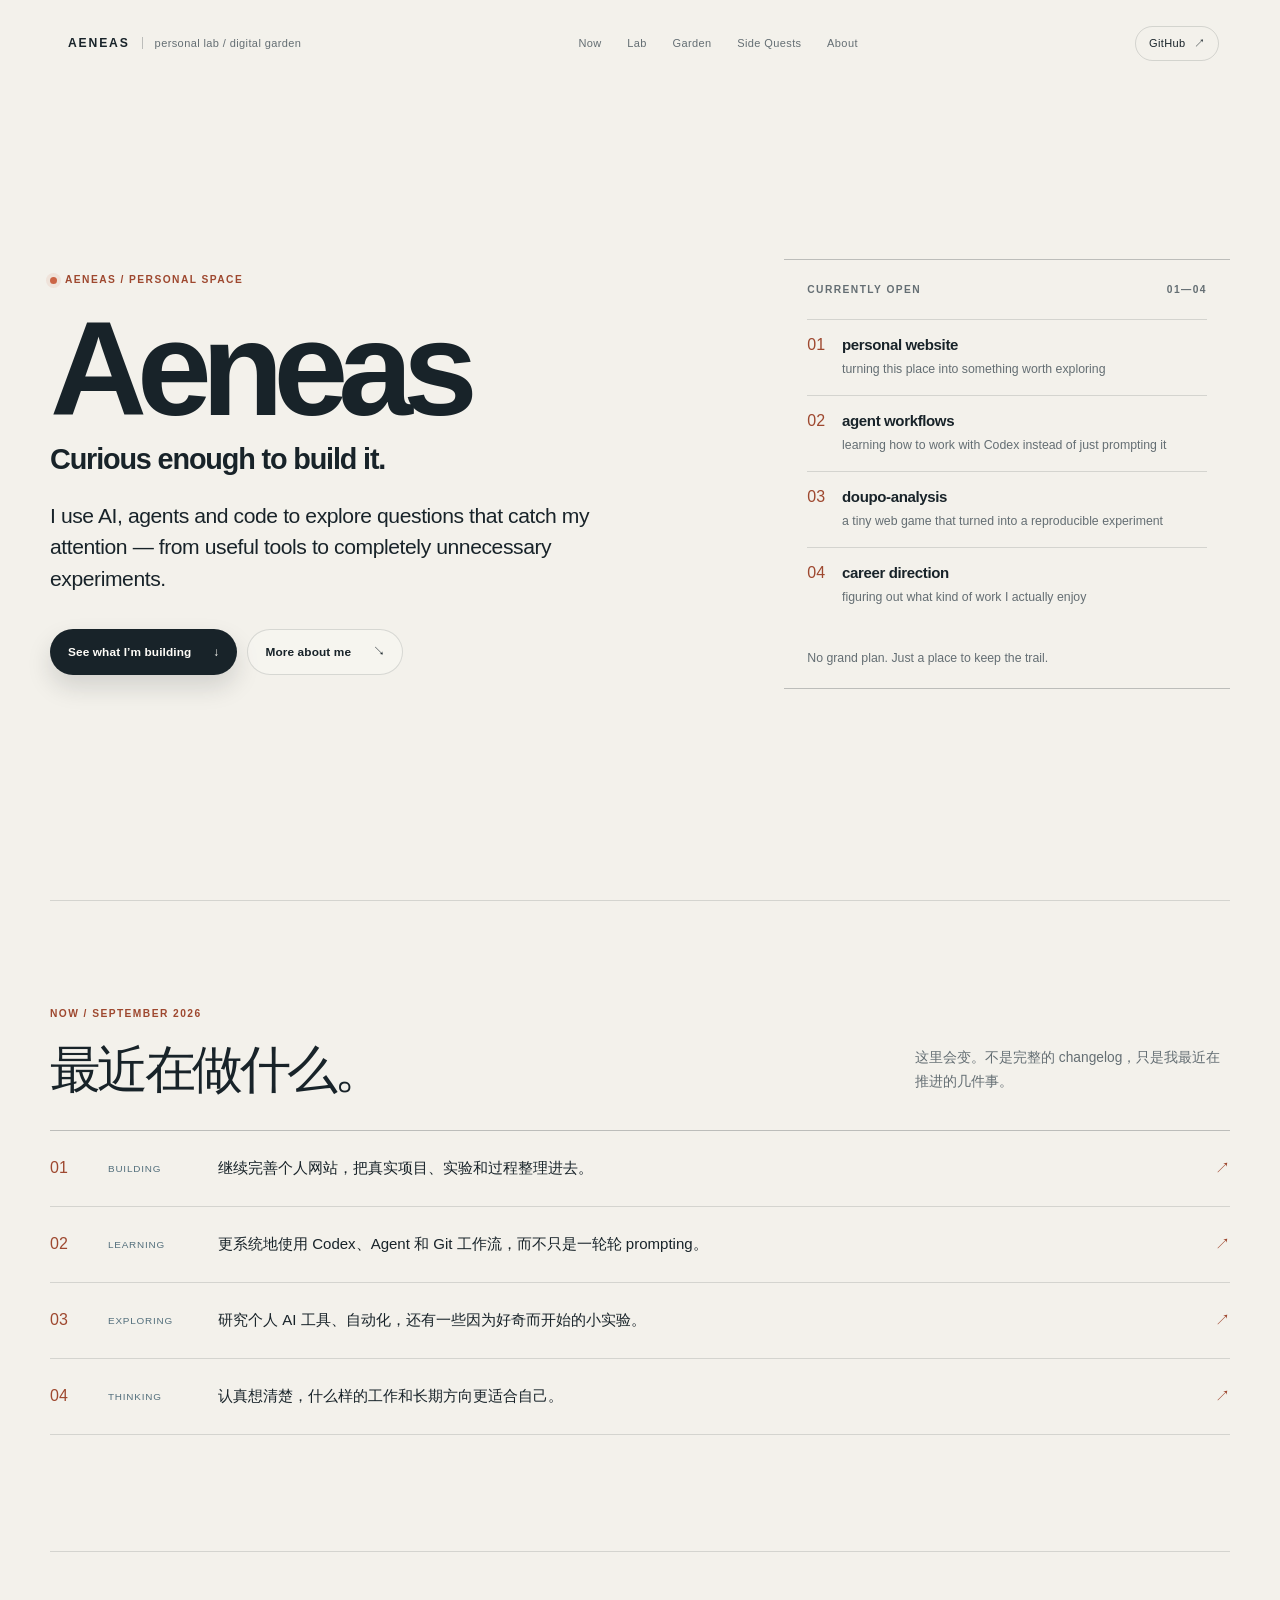
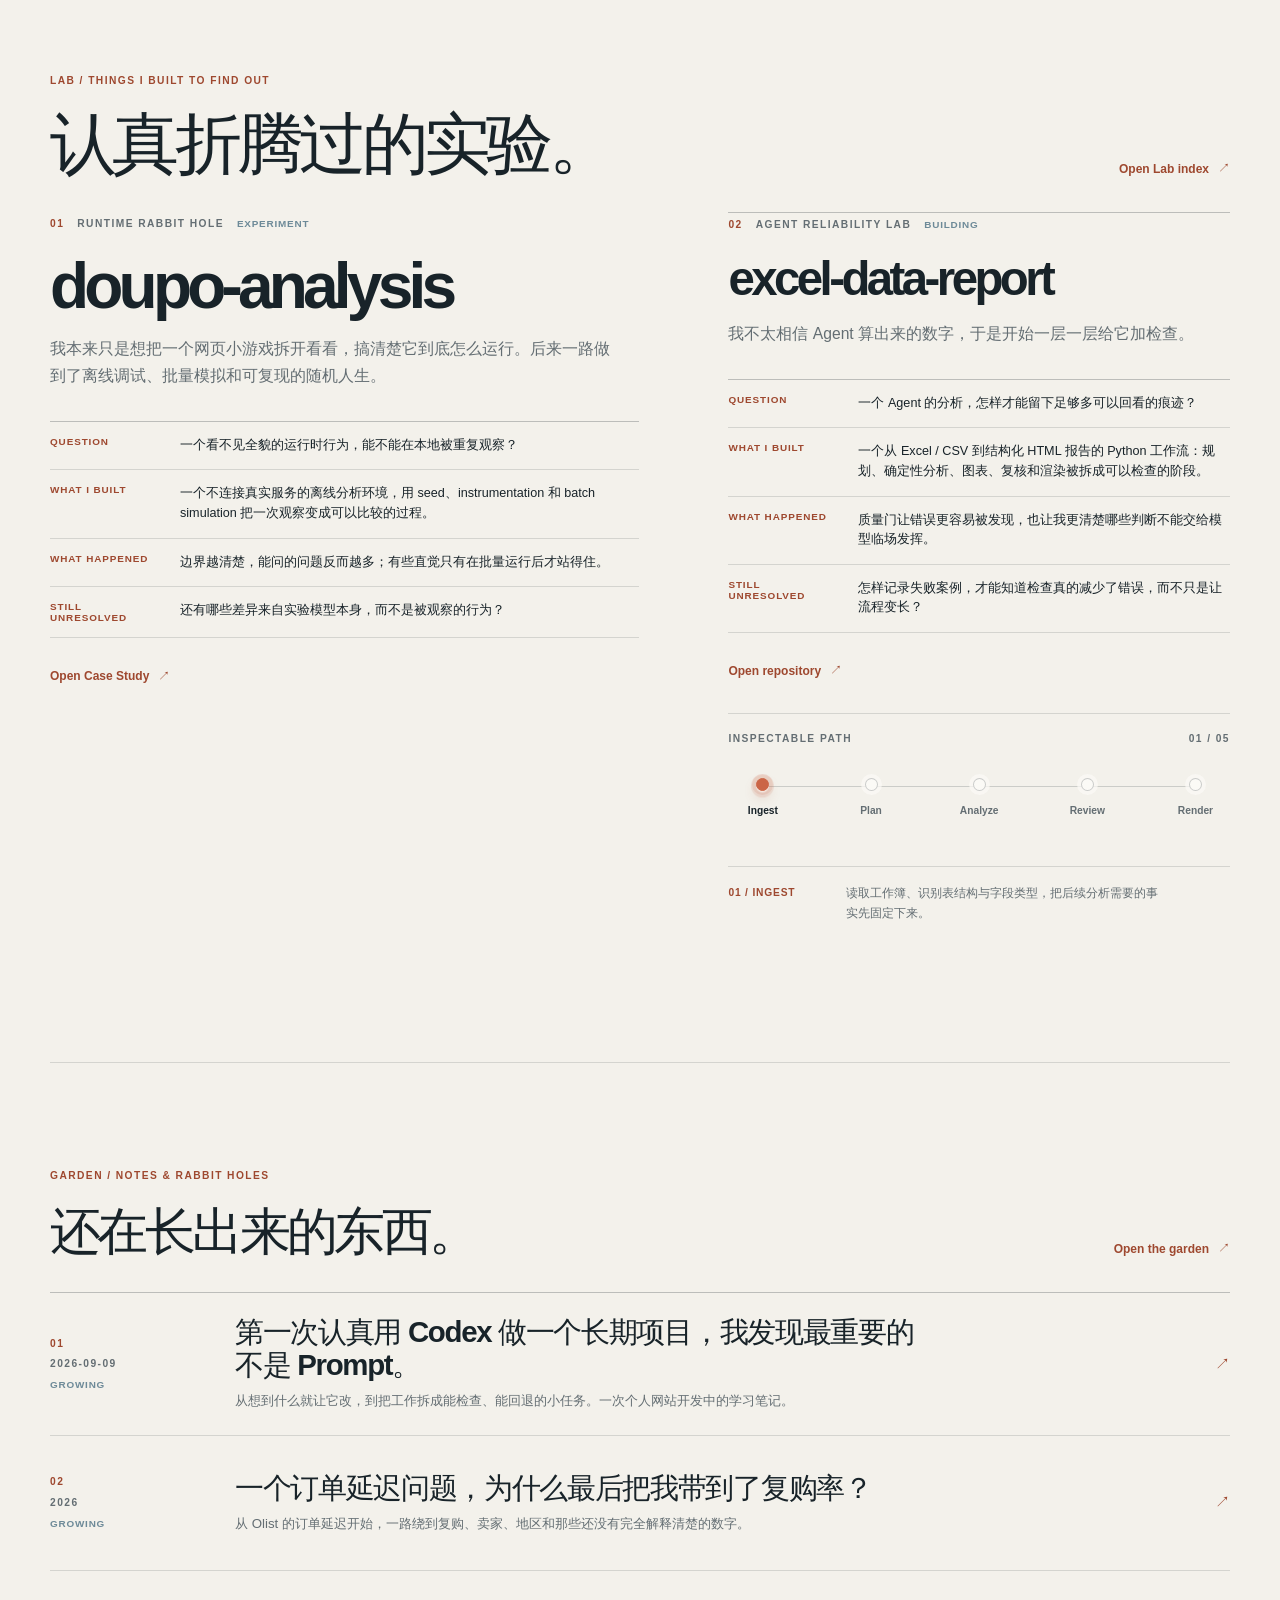
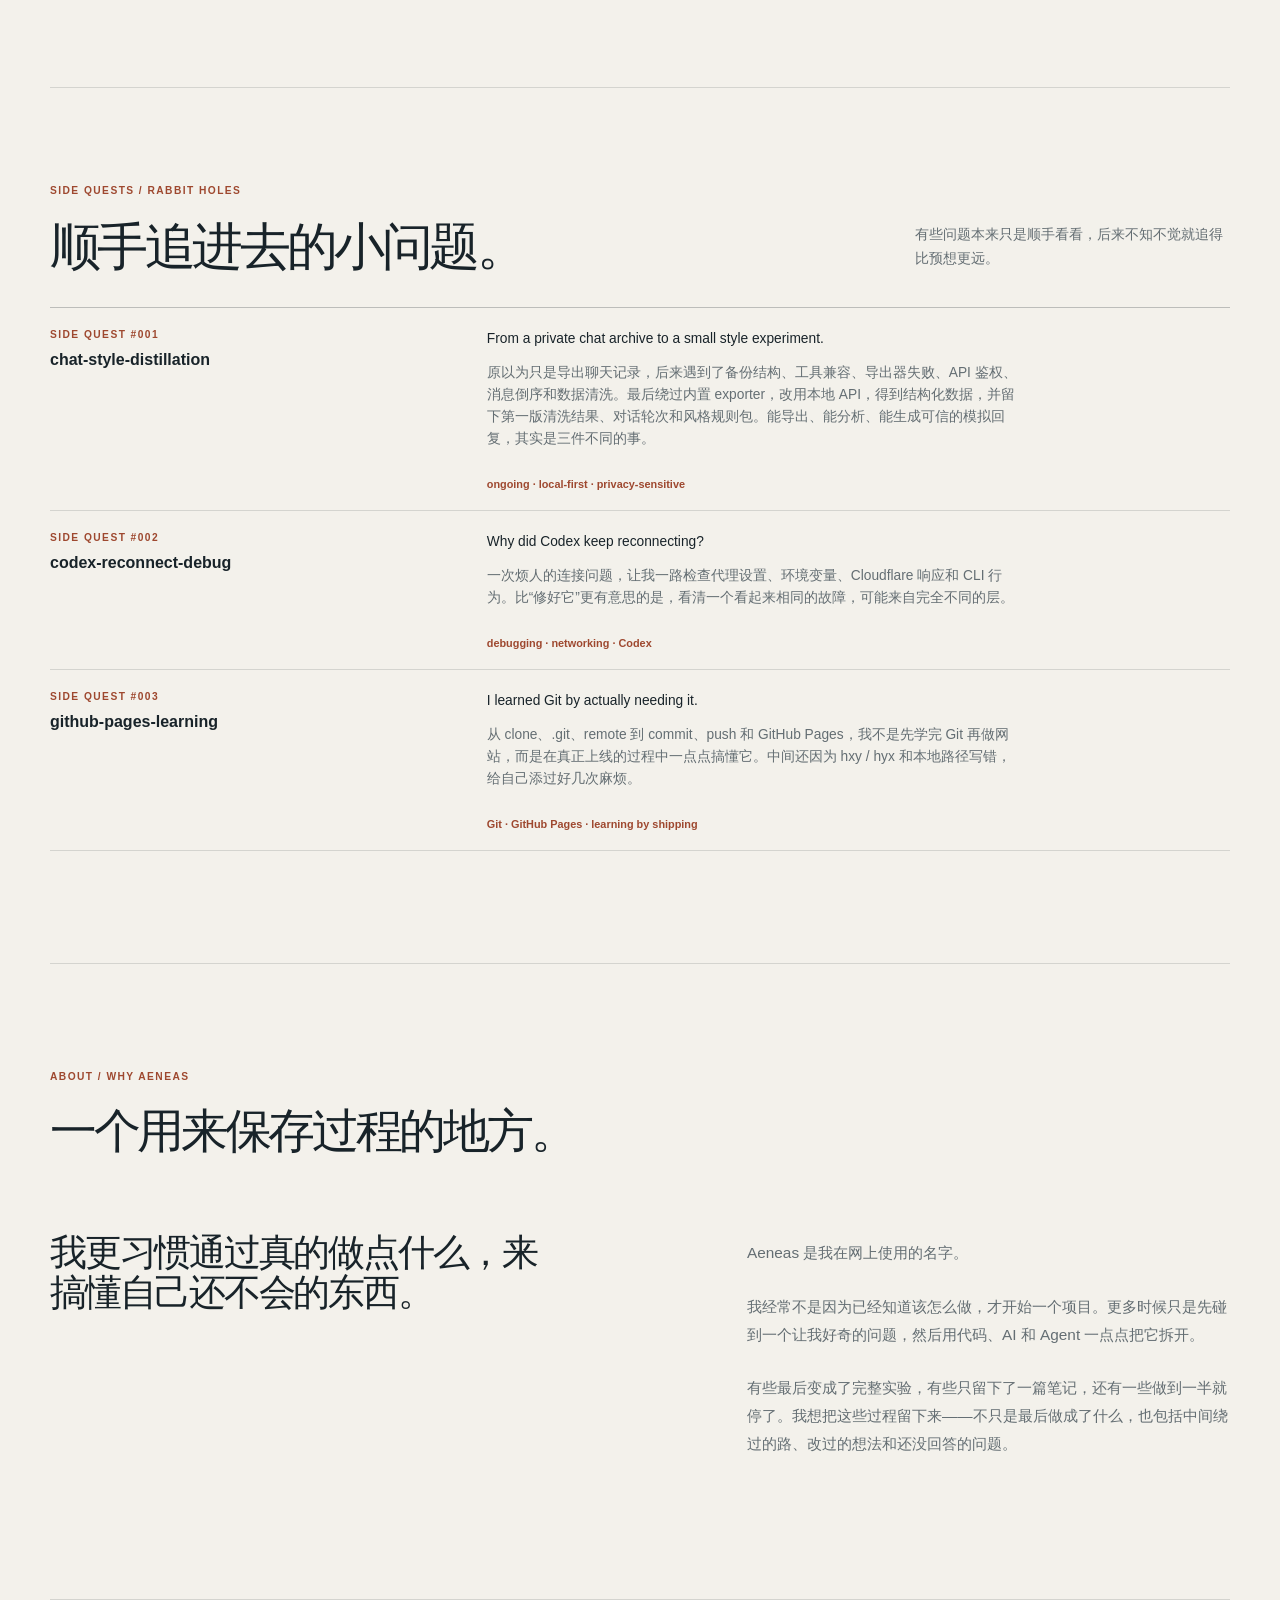
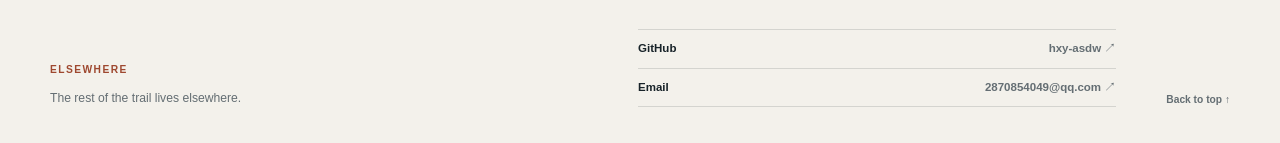
==== commit 137778f1: "refine 404 easter egg trail" ====
--- a/index.html
+++ b/index.html
@@ -94,7 +94,9 @@
           </div>
           <a class="v2-section-link" href="lab/">Open Lab index <span aria-hidden="true">↗</span></a>
         </div>
-        <div class="v2-lab-preview" data-lab-preview></div>
+        <div class="v2-lab-preview" data-lab-preview>
+          <p><a class="v2-text-link" href="/lab/doupo-analysis/">doupo-analysis — Read the exploration</a></p>
+        </div>
       </section>
 
       <section class="v2-section v2-section-garden" id="garden" aria-labelledby="garden-title">
@@ -105,7 +107,9 @@
           </div>
           <a class="v2-section-link" href="garden/">Open the garden <span aria-hidden="true">↗</span></a>
         </div>
-        <div class="v2-garden-list" data-garden-list></div>
+        <div class="v2-garden-list" data-garden-list>
+          <p><a class="v2-text-link" href="/garden/workflow-not-prompts/">最重要的不是 Prompt — Codex workflow Garden Note</a></p>
+        </div>
       </section>
 
       <section class="v2-section v2-section-sidequests" id="side-quests" aria-labelledby="side-quests-title">
@@ -142,7 +146,7 @@
     <footer class="v2-footer" id="elsewhere">
       <div>
         <p class="v2-eyebrow">ELSEWHERE</p>
-        <p class="v2-footer-note">The rest of the trail lives elsewhere.</p>
+        <p class="v2-footer-note">The rest of the trail lives <button class="v2-trail-link" type="button" aria-label="Explore elsewhere">elsewhere</button>.</p>
       </div>
       <div class="v2-footer-links">
         <a href="https://github.com/hxy-asdw" target="_blank" rel="noreferrer">
--- a/styles.css
+++ b/styles.css
@@ -45,7 +45,7 @@
   --surface-solid: #fbfaf6;
   --surface-muted: #e9e8e2;
   --ink: #182329;
-  --muted: #687277;
+  --muted: #646e73;
   --faint: #a7aca9;
   --line: rgba(24, 35, 41, 0.14);
   --line-strong: rgba(24, 35, 41, 0.25);
@@ -1561,6 +1561,31 @@
   box-shadow: 0 0 0 4px rgba(203, 101, 70, 0.1);
 }
 
+.v2-trail-link {
+  appearance: none;
+  display: inline;
+  margin: 0;
+  padding: 0;
+  border: 0;
+  border-radius: 0;
+  background: none;
+  color: inherit;
+  font: inherit;
+  letter-spacing: inherit;
+  text-transform: inherit;
+  vertical-align: baseline;
+}
+
+.v2-trail-link:hover {
+  text-decoration: underline;
+  text-underline-offset: 0.2em;
+}
+
+.v2-trail-link:focus-visible {
+  outline: 2px solid var(--accent-deep);
+  outline-offset: 3px;
+}
+
 .v2-hero {
   display: grid;
   grid-template-columns: minmax(0, 1fr) minmax(340px, 0.72fr);
@@ -1813,6 +1838,10 @@
   font-size: 0.62rem;
   letter-spacing: 0.08em;
   text-transform: uppercase;
+}
+
+.v2-now-status {
+  color: #54707d;
 }
 
 .v2-now-text {
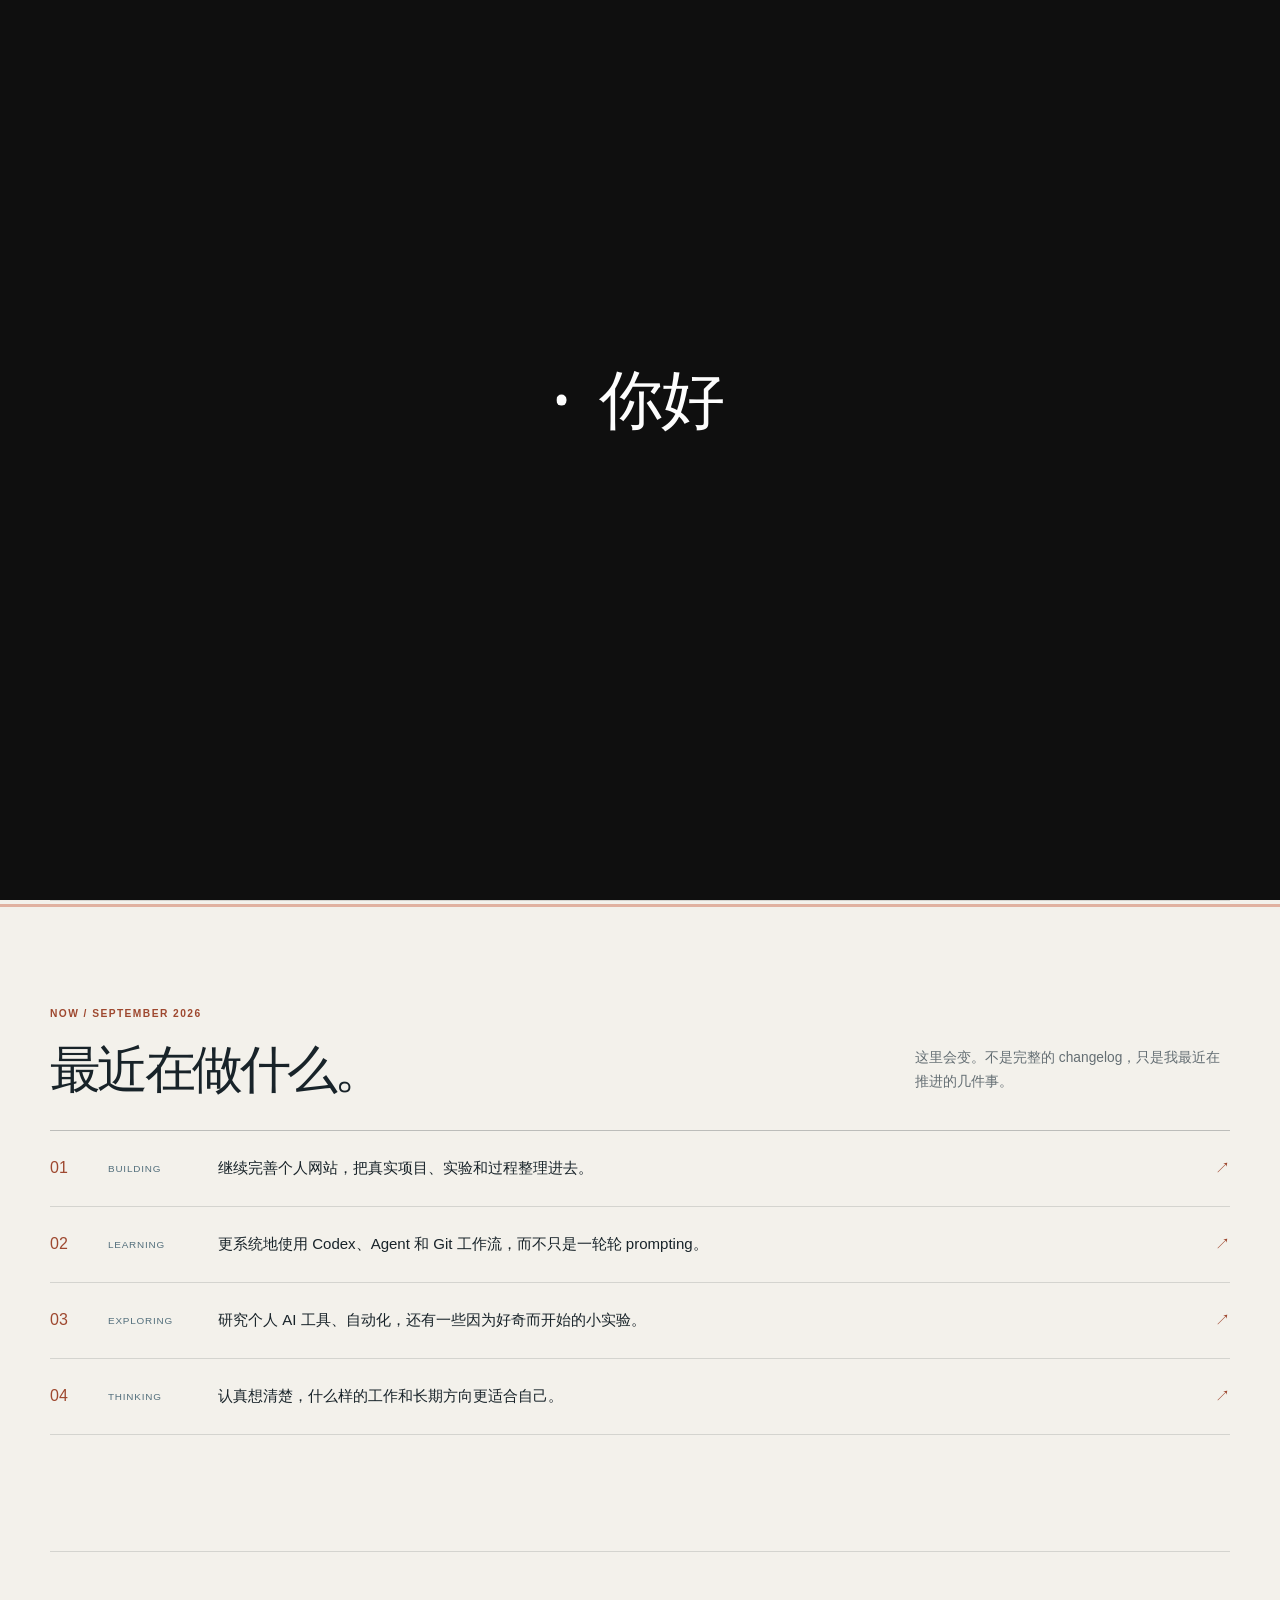
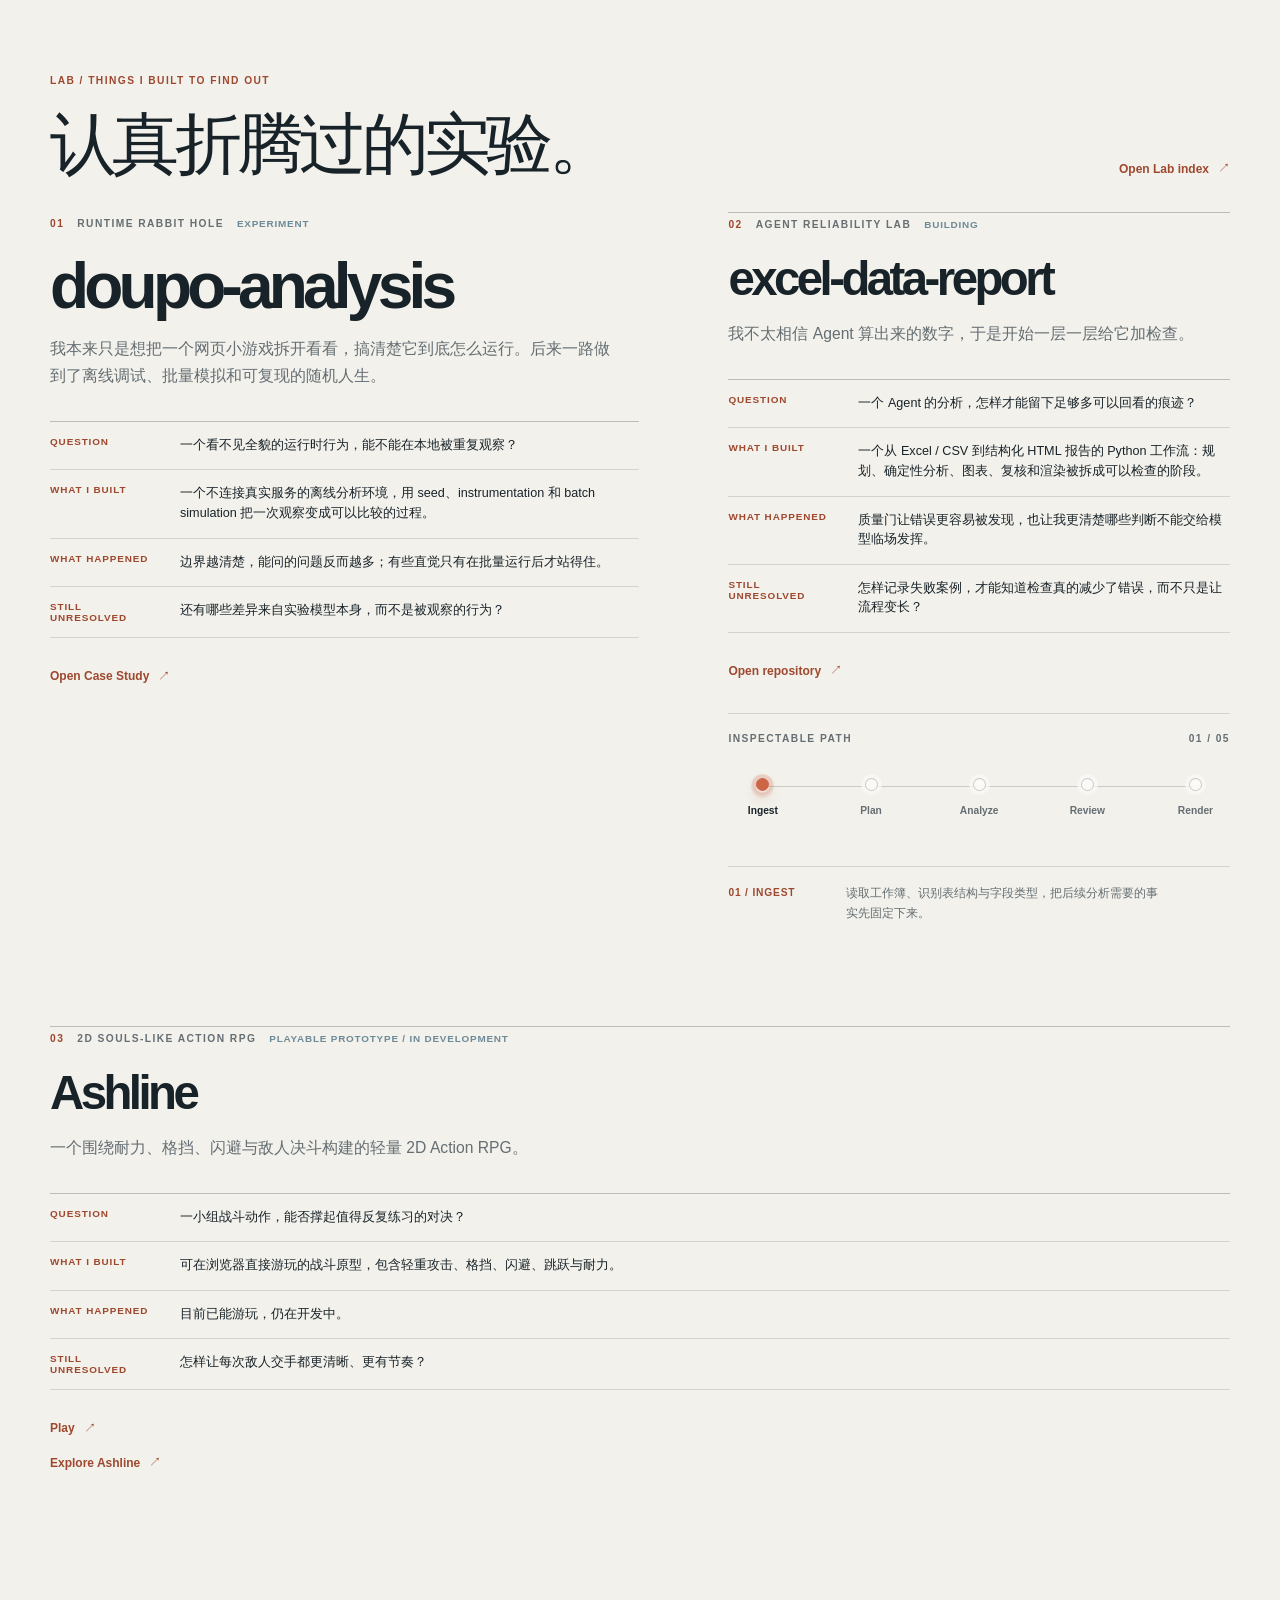
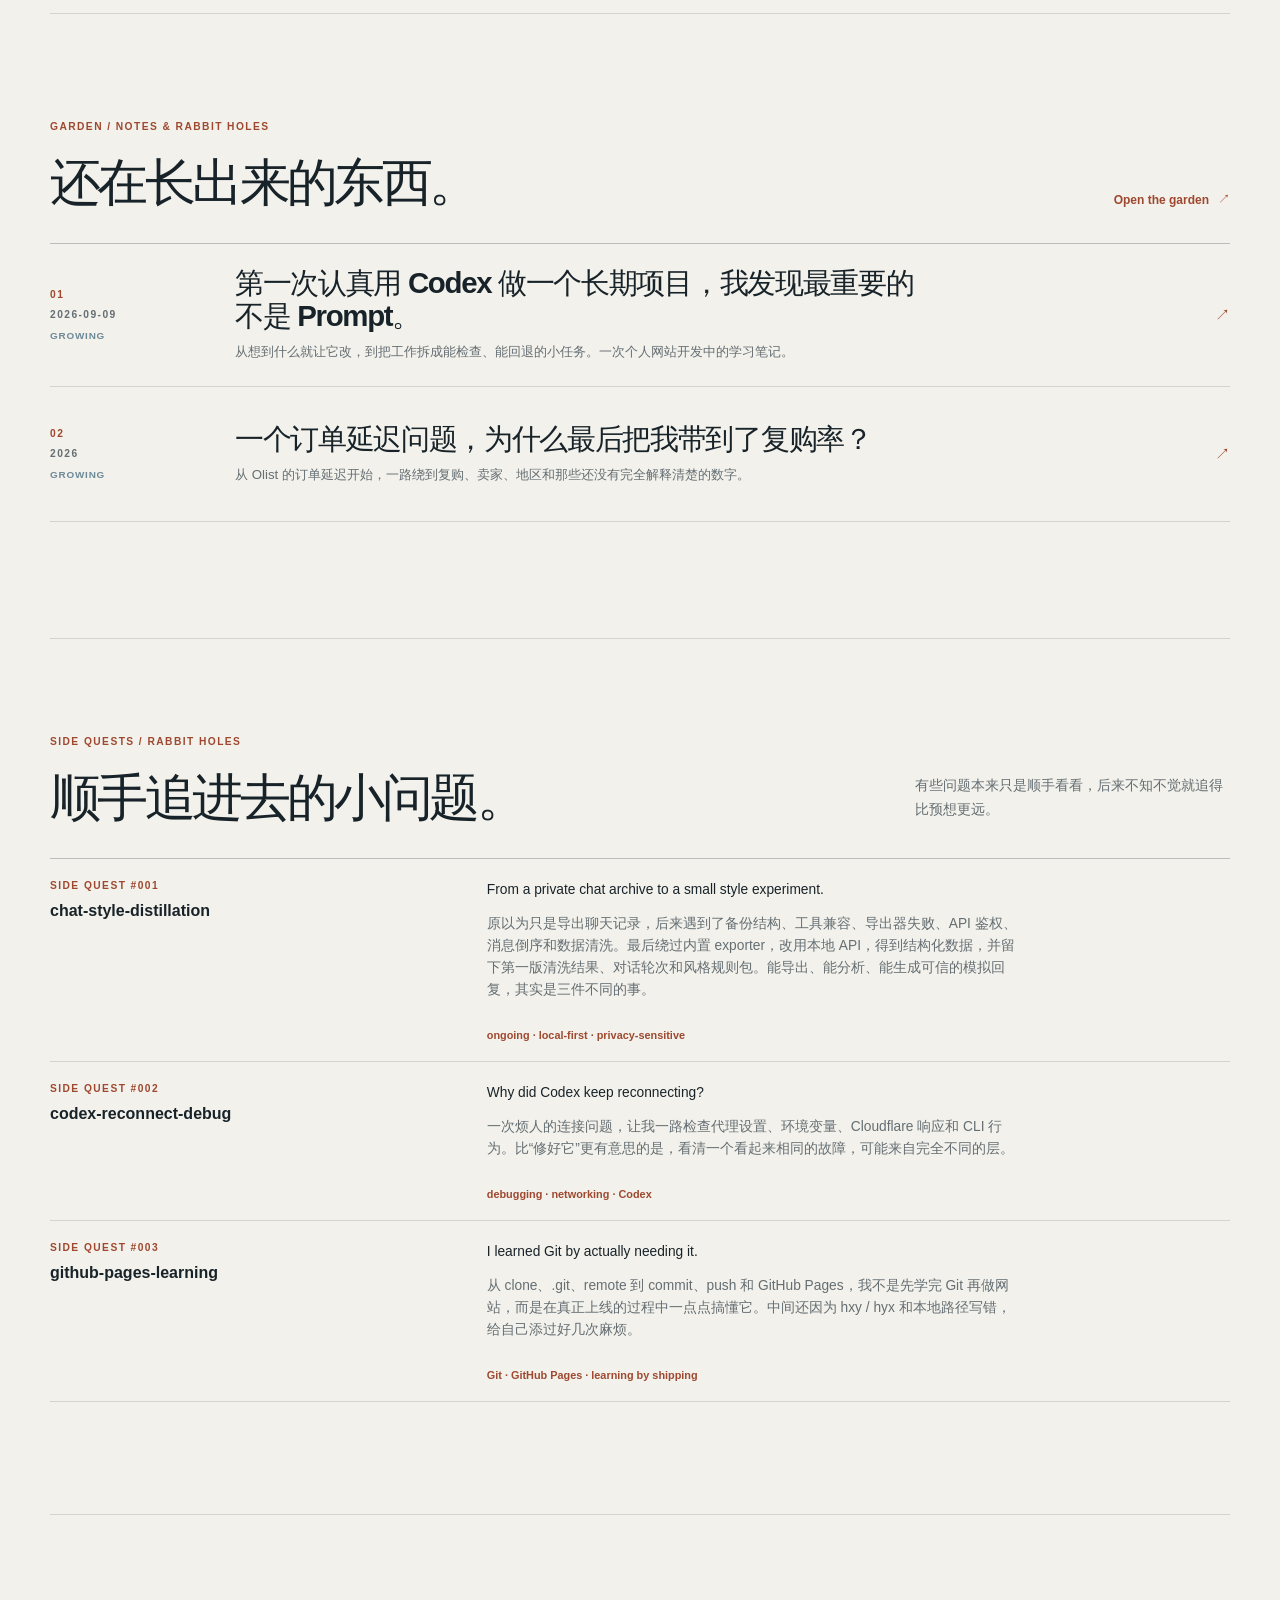
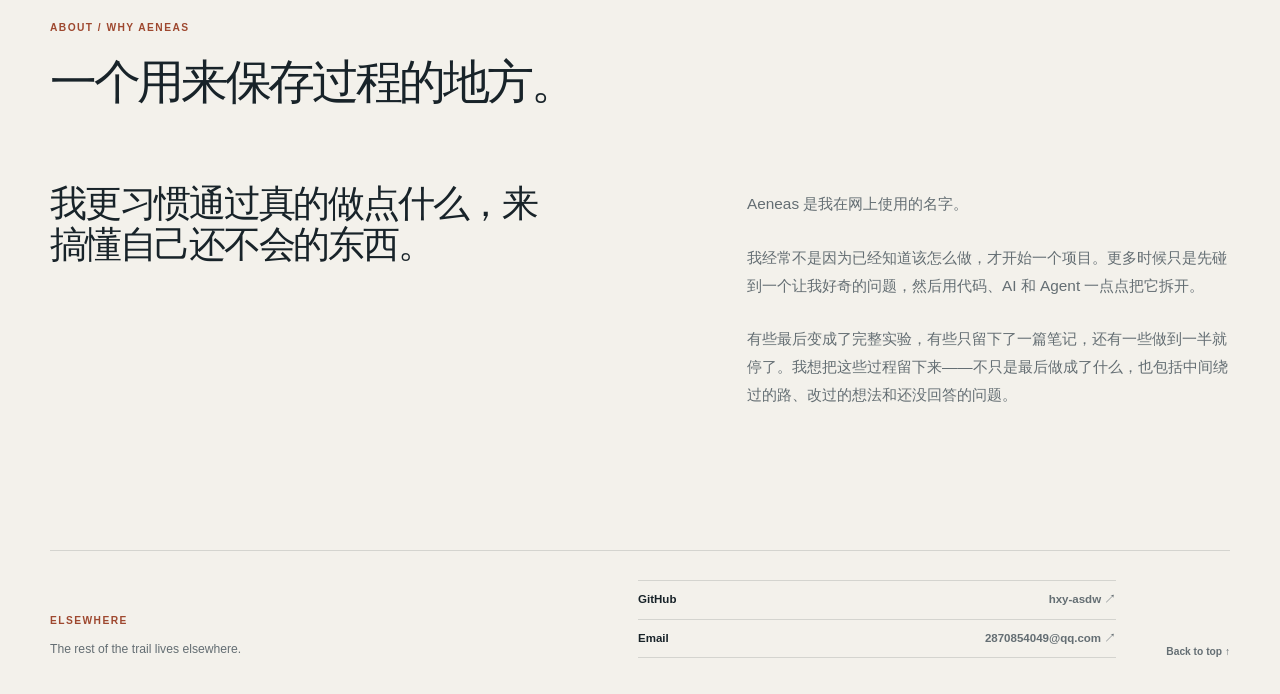
==== commit 7d9f688e: "feat: add multilingual homepage intro with reload playback" ====
--- a/index.html
+++ b/index.html
@@ -3,6 +3,41 @@
   <head>
     <meta charset="UTF-8" />
     <meta name="viewport" content="width=device-width, initial-scale=1" />
+    <script>
+      (() => {
+        try {
+          const seen = sessionStorage.getItem("aeneas.home-intro.seen");
+          sessionStorage.setItem("aeneas.home-intro.seen", "1");
+          const navigation = performance.getEntriesByType("navigation")[0];
+          const refreshing = navigation?.type === "reload";
+          if (
+            (!refreshing && (seen || location.hash)) || navigation?.type === "back_forward" ||
+            new URLSearchParams(location.search).get("motion") === "reduce" ||
+            matchMedia("(prefers-reduced-motion: reduce)").matches ||
+            !window.HTMLDialogElement || !Element.prototype.animate
+          ) return;
+
+          const root = document.documentElement;
+          root.dataset.homeIntro = "pending";
+          const release = () => {
+            clearTimeout(timeout);
+            root.removeAttribute("data-home-intro");
+            const dialog = document.getElementById("home-intro");
+            if (dialog?.open) dialog.close();
+            window.removeEventListener("home-intro-release", release);
+            window.removeEventListener("home-intro-finished", release);
+          };
+          // 外部动画脚本未能加载时，也要独立放行首页。
+          const timeout = setTimeout(() => {
+            window.dispatchEvent(new Event("home-intro-release"));
+          }, 6000);
+          window.addEventListener("home-intro-release", release);
+          window.addEventListener("home-intro-finished", release);
+        } catch {
+          // 存储不可用时跳过可选开场，正文仍可访问。
+        }
+      })();
+    </script>
     <meta name="theme-color" content="#f3f1eb" />
     <meta
       name="description"
@@ -20,8 +55,56 @@
     <meta name="twitter:title" content="Aeneas — Personal Lab / Digital Garden" />
     <meta name="twitter:description" content="Aeneas 的 Personal Lab / Digital Garden：实验、兔子洞，以及那些本来没必要做但还是做了的东西。" />
     <link rel="stylesheet" href="styles.css" />
+    <link rel="stylesheet" href="home-intro.css" />
   </head>
   <body class="lab-site" data-page="home">
+    <dialog class="home-intro" id="home-intro" aria-label="欢迎来到 Aeneas，按 Escape 跳过开场动画" tabindex="-1">
+      <div class="home-intro-screen" aria-hidden="true">
+        <div class="home-intro-curve"><i></i></div>
+      </div>
+      <p class="home-intro-label" aria-hidden="true">
+        <span class="home-intro-dot"></span><span data-home-intro-word>Hello</span>
+      </p>
+    </dialog>
+    <script>
+      (() => {
+        const root = document.documentElement;
+        if (!root.hasAttribute("data-home-intro")) return;
+        const dialog = document.getElementById("home-intro");
+        const motion = matchMedia("(prefers-reduced-motion: reduce)");
+        const release = () => window.dispatchEvent(new Event("home-intro-release"));
+        if (document.hidden || motion.matches || getComputedStyle(dialog).position !== "fixed") {
+          release();
+          return;
+        }
+        const previousFocus = document.activeElement;
+        const hidden = () => { if (document.hidden) release(); };
+        const motionChanged = event => { if (event.matches) release(); };
+        const cancel = event => { event.preventDefault(); release(); };
+        const cleanup = () => {
+          dialog.removeEventListener("cancel", cancel);
+          document.removeEventListener("visibilitychange", hidden);
+          window.removeEventListener("pagehide", release);
+          motion.removeEventListener("change", motionChanged);
+          if (previousFocus instanceof HTMLElement && previousFocus.isConnected) {
+            previousFocus.focus({ preventScroll: true });
+          }
+        };
+        dialog.addEventListener("close", cleanup, { once: true });
+        dialog.addEventListener("cancel", cancel);
+        document.addEventListener("visibilitychange", hidden);
+        window.addEventListener("pagehide", release);
+        motion.addEventListener("change", motionChanged);
+        // 在外部脚本下载前建立模态保护，避免键盘进入黑幕后的正文。
+        try {
+          dialog.showModal();
+          root.dataset.homeIntro = "playing";
+        } catch {
+          release();
+          cleanup();
+        }
+      })();
+    </script>
     <header class="lab-header" data-header>
       <a class="lab-brand" href="#top" aria-label="返回 Aeneas 首页">
         <span class="lab-brand-mark">AENEAS</span>
@@ -161,5 +244,6 @@
 
     <script src="content.js"></script>
     <script src="script.js" defer></script>
+    <script src="home-intro.js" defer></script>
   </body>
 </html>
--- a/styles.css
+++ b/styles.css
@@ -1943,6 +1943,10 @@
   border-top: 1px solid var(--line-strong);
 }
 
+.v2-lab-ashline {
+  grid-column: 1 / -1;
+}
+
 .v2-pipeline {
   margin-top: 34px;
   padding-top: 18px;
--- a/home-intro.css
+++ b/home-intro.css
@@ -0,0 +1,98 @@
+html[data-home-intro],
+html[data-home-intro] body {
+  overflow: hidden;
+}
+
+html[data-home-intro="pending"]::before {
+  content: "";
+  position: fixed;
+  inset: 0;
+  z-index: 1000;
+  background: #0f0f0f;
+}
+
+.home-intro {
+  position: fixed;
+  inset: 0;
+  width: 100%;
+  height: 100vh;
+  height: 100dvh;
+  max-width: none;
+  max-height: none;
+  margin: 0;
+  padding: 0;
+  border: 0;
+  overflow: hidden;
+  overscroll-behavior: none;
+  background: transparent;
+  color: #fdfdfd;
+}
+
+.home-intro:not([open]) {
+  display: none;
+}
+
+.home-intro::backdrop {
+  background: transparent;
+}
+
+.home-intro-screen {
+  position: absolute;
+  inset: 0;
+  background: #0f0f0f;
+  will-change: transform;
+}
+
+.home-intro-curve {
+  position: absolute;
+  bottom: 1px;
+  left: 0;
+  width: 100%;
+  height: 10vh;
+  overflow: hidden;
+  transform: translateY(100%);
+}
+
+.home-intro-curve i {
+  position: absolute;
+  left: 50%;
+  width: 150%;
+  height: 745%;
+  border-radius: 50%;
+  background: #0f0f0f;
+  transform: translate(-50%, -86.58%);
+}
+
+.home-intro-label {
+  position: absolute;
+  top: calc(50% - 50px);
+  left: 50%;
+  display: flex;
+  align-items: center;
+  gap: .5em;
+  margin: 0;
+  transform: translate(-50%, -50%);
+  color: #fdfdfd;
+  font: 400 clamp(36px, 5vw, 68px)/1.2 "Helvetica Neue", Arial, sans-serif;
+  letter-spacing: -.025em;
+  white-space: nowrap;
+  opacity: 0;
+}
+
+.home-intro-dot {
+  flex: 0 0 auto;
+  width: .16em;
+  height: .16em;
+  border-radius: 50%;
+  background: currentColor;
+}
+
+@media (max-width: 540px) {
+  .home-intro-label {
+    top: calc(50% - 30px);
+  }
+
+  .home-intro-curve {
+    height: 5vh;
+  }
+}
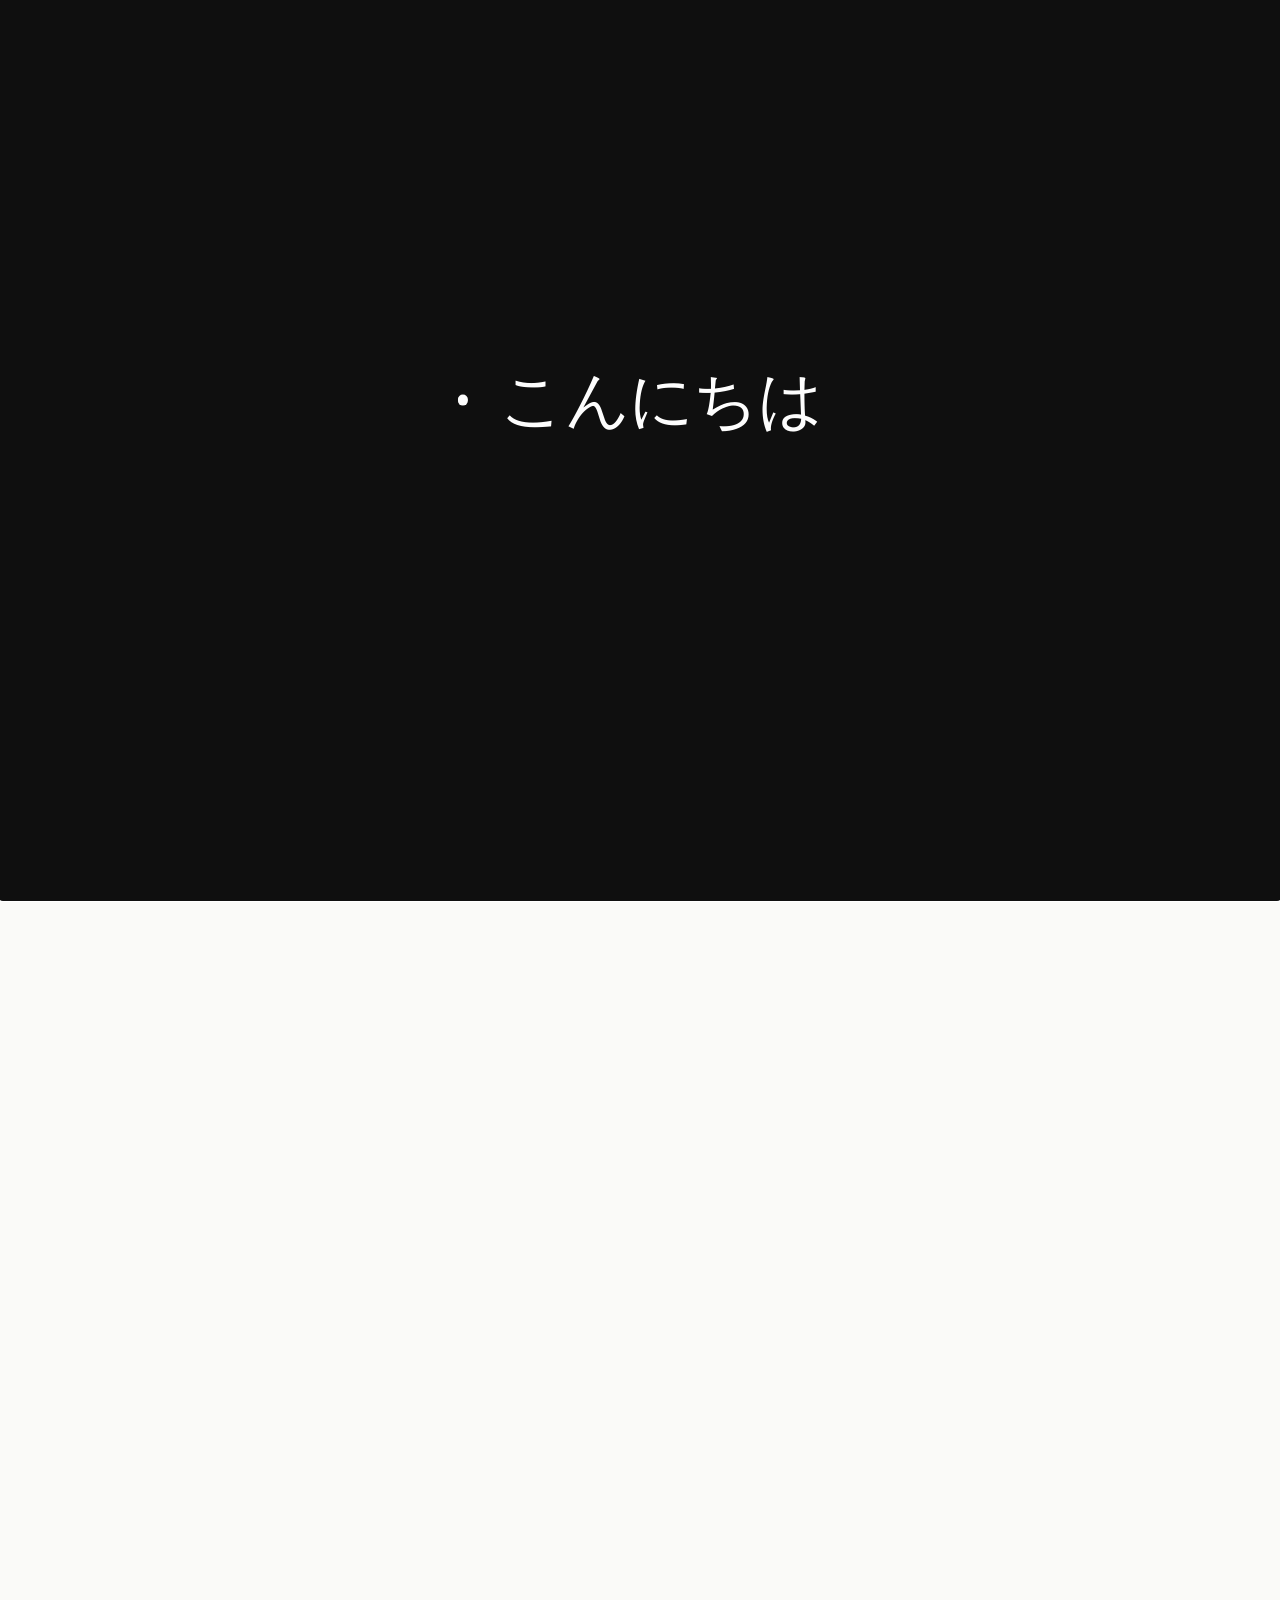
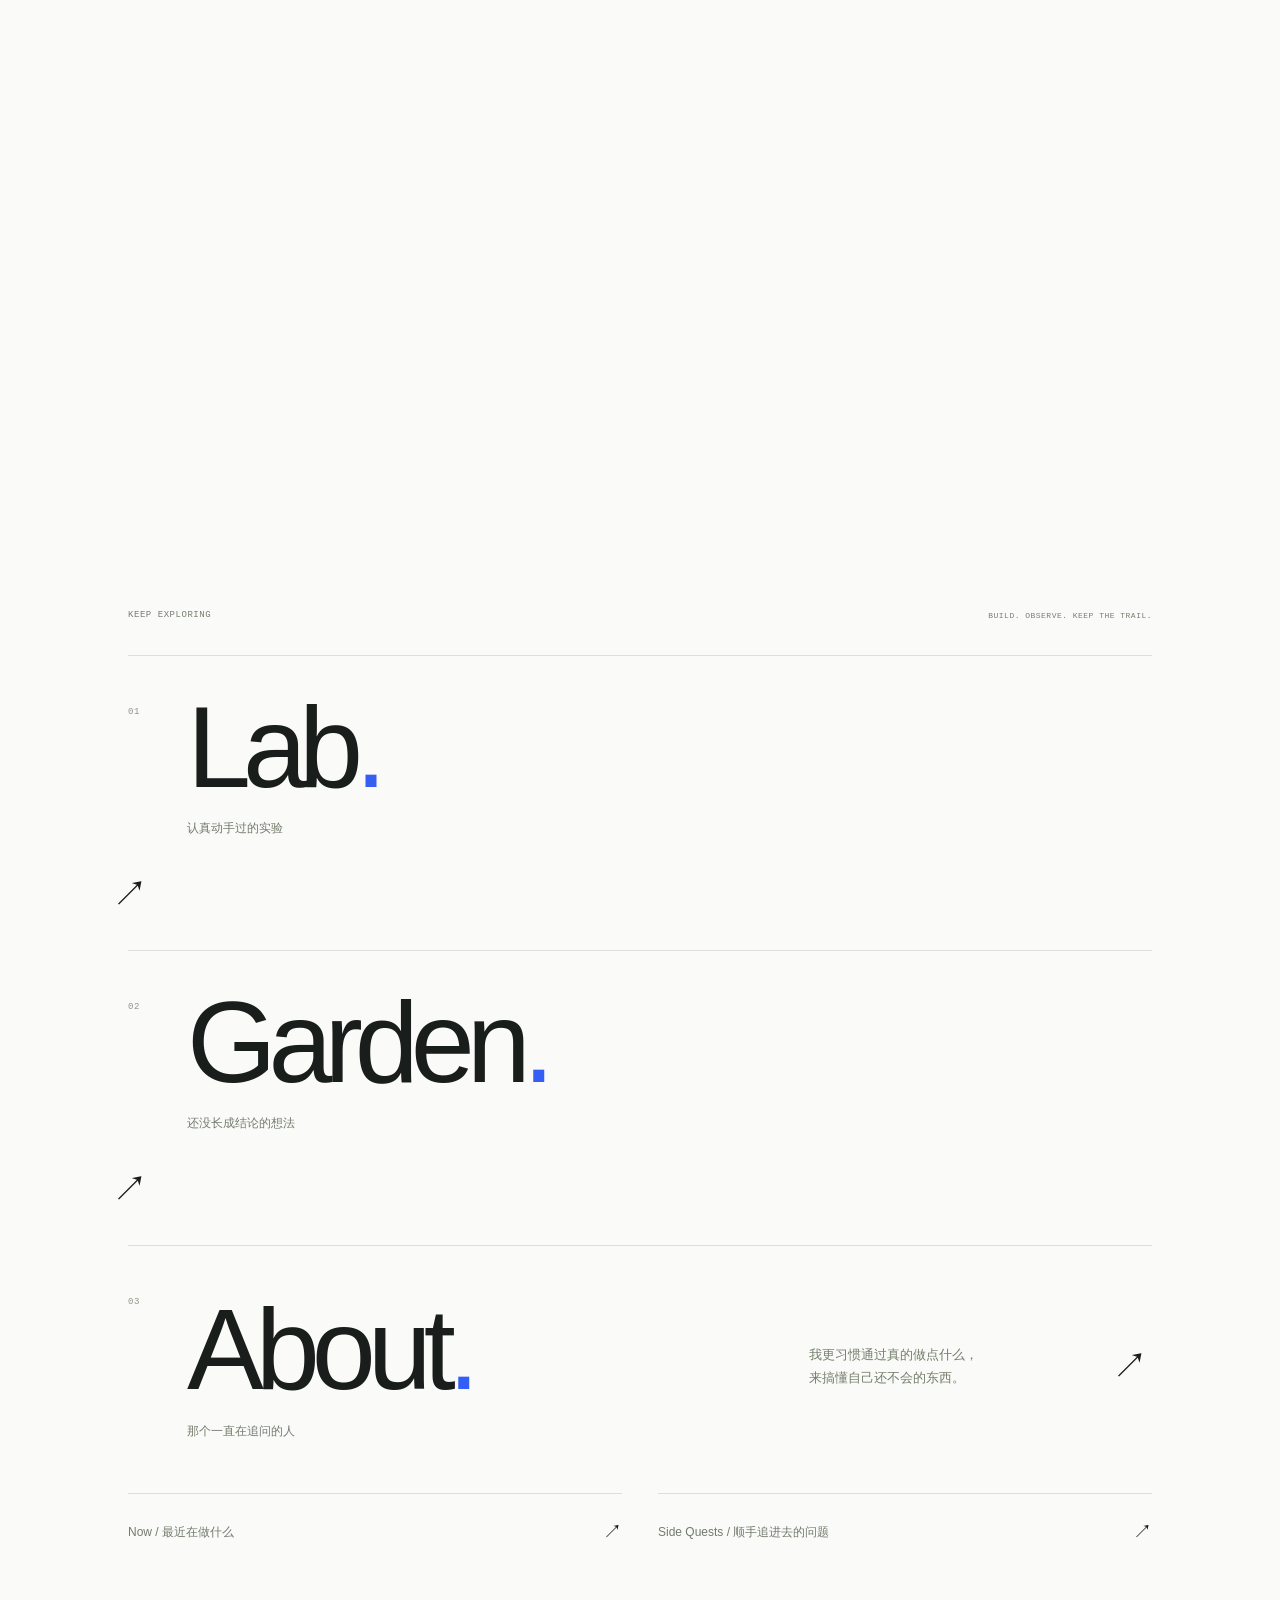
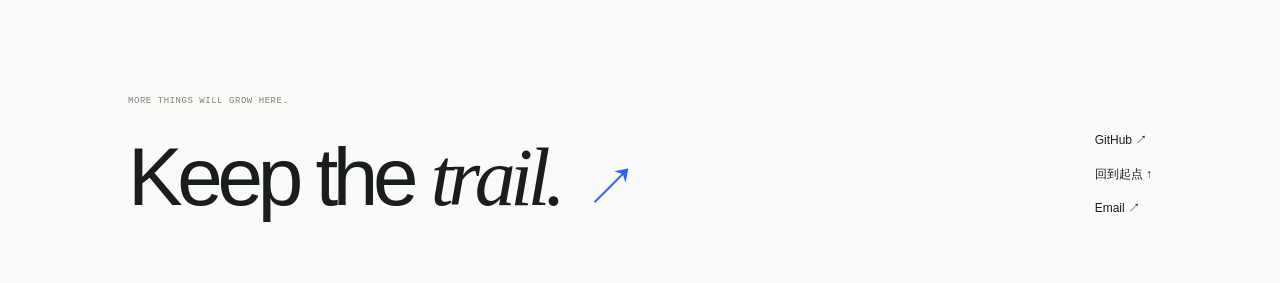
==== commit d5488291: "feat: rebuild homepage as continuous interactive scene" ====
--- a/index.html
+++ b/index.html
@@ -38,7 +38,7 @@
         }
       })();
     </script>
-    <meta name="theme-color" content="#f3f1eb" />
+    <meta name="theme-color" content="#fafaf8" />
     <meta
       name="description"
       content="Aeneas 的 Personal Lab / Digital Garden：实验、兔子洞，以及那些本来没必要做但还是做了的东西。"
@@ -54,10 +54,10 @@
     <meta name="twitter:card" content="summary" />
     <meta name="twitter:title" content="Aeneas — Personal Lab / Digital Garden" />
     <meta name="twitter:description" content="Aeneas 的 Personal Lab / Digital Garden：实验、兔子洞，以及那些本来没必要做但还是做了的东西。" />
-    <link rel="stylesheet" href="styles.css" />
+    <link rel="stylesheet" href="home.css" />
     <link rel="stylesheet" href="home-intro.css" />
   </head>
-  <body class="lab-site" data-page="home">
+<body class="home-site" data-page="home">
     <dialog class="home-intro" id="home-intro" aria-label="欢迎来到 Aeneas，按 Escape 跳过开场动画" tabindex="-1">
       <div class="home-intro-screen" aria-hidden="true">
         <div class="home-intro-curve"><i></i></div>
@@ -105,145 +105,58 @@
         }
       })();
     </script>
-    <header class="lab-header" data-header>
-      <a class="lab-brand" href="#top" aria-label="返回 Aeneas 首页">
-        <span class="lab-brand-mark">AENEAS</span>
-        <span class="lab-brand-subtitle">personal lab / digital garden</span>
-      </a>
-
-      <nav class="lab-nav" aria-label="主导航">
-        <a href="#now" data-nav-link="now">Now</a>
-        <a href="#lab" data-nav-link="lab">Lab</a>
-        <a href="#garden" data-nav-link="garden">Garden</a>
-        <a href="#side-quests" data-nav-link="side-quests">Side Quests</a>
-        <a href="#about" data-nav-link="about">About</a>
-      </nav>
-
-      <a class="lab-header-github" href="https://github.com/hxy-asdw" target="_blank" rel="noreferrer">
-        GitHub <span aria-hidden="true">↗</span>
-      </a>
-    </header>
-
-    <main id="top">
-      <section class="v2-hero v2-section" aria-labelledby="hero-title">
-        <div class="v2-hero-copy">
-          <p class="v2-eyebrow"><span class="v2-status-dot"></span> AENEAS / PERSONAL SPACE</p>
-          <h1 id="hero-title">Aeneas</h1>
-          <p class="v2-hero-type">Curious enough to build it.</p>
-          <p class="v2-hero-lead">
-            I use AI, agents and code to explore questions that catch my attention — from useful tools to completely unnecessary experiments.
-          </p>
-          <div class="v2-actions" aria-label="进入网站内容">
-            <a class="v2-button v2-button-primary" href="#lab">
-              See what I’m building <span aria-hidden="true">↓</span>
-            </a>
-            <a class="v2-button v2-button-secondary" href="#about">
-              More about me <span aria-hidden="true">↘</span>
-            </a>
-          </div>
+  <a class="skip" href="#explore">跳到实验入口</a>
+  <header class="header">
+    <a class="brand" href="#top">Aeneas<span>.</span></a>
+    <nav aria-label="主导航"><a href="#explore">Lab</a><a href="#garden">Garden</a><a href="#about" data-open="about">About</a></nav>
+    <a class="header-github" href="https://github.com/hxy-asdw" target="_blank" rel="noreferrer">GitHub ↗</a>
+    <button class="menu-button" type="button" aria-label="打开导航" aria-expanded="false" aria-controls="mobile-menu"><i></i><i></i></button>
+    <div class="mobile-menu" id="mobile-menu" hidden><a href="#explore">Lab / 实验</a><a href="#garden">Garden / 笔记</a><a href="#about" data-open="about">About / 关于</a></div>
+  </header>
+  <main id="top">
+    <h1 class="sr-only">Aeneas — Personal Lab / Digital Garden：因为好奇而动手。</h1>
+    <section class="journey" id="journey" aria-label="从好奇到实验的连续场景">
+      <div class="stage" id="stage">
+        <canvas id="field" aria-hidden="true"></canvas>
+        <div class="opening" id="opening">
+          <p class="top-note mono">PERSONAL LAB / DIGITAL GARDEN</p>
+          <div class="hero-words" aria-hidden="true"><span class="word-one">Curious enough.</span><span class="word-two">Build <em>it.</em></span></div>
+          <div class="opening-note"><span class="mini-line"></span><p>一个用来保存好奇心的地方。<br>用代码、AI 和 Agent，把问题继续追下去。</p></div>
+          <a class="scroll-cue" href="#explore"><span>下滑，展开实验</span><span class="cue-arrow" aria-hidden="true">↓</span></a>
         </div>
-
-        <div class="v2-hero-signal" aria-label="这个空间保存的内容">
-          <div class="v2-signal-head">
-            <span>currently open</span>
-            <span>01—04</span>
-          </div>
-          <div class="v2-signal-list">
-            <div class="v2-signal-row"><span>01</span><div><strong>personal website</strong><p class="v2-signal-description">turning this place into something worth exploring</p></div></div>
-            <div class="v2-signal-row"><span>02</span><div><strong>agent workflows</strong><p class="v2-signal-description">learning how to work with Codex instead of just prompting it</p></div></div>
-            <div class="v2-signal-row"><span>03</span><div><strong>doupo-analysis</strong><p class="v2-signal-description">a tiny web game that turned into a reproducible experiment</p></div></div>
-            <div class="v2-signal-row"><span>04</span><div><strong>career direction</strong><p class="v2-signal-description">figuring out what kind of work I actually enjoy</p></div></div>
-          </div>
-          <p class="v2-signal-note">No grand plan. Just a place to keep the trail.</p>
+        <div class="world-copy" id="world-copy" aria-hidden="true">
+          <p class="mono blue">01 / FOLLOW THE QUESTIONS</p>
+          <h2>一个问题，<br>走到另一个。</h2>
+          <p class="world-description">从一个小游戏，到一条工作流，<br>再到一次值得反复练习的对决。</p>
         </div>
-      </section>
-
-      <section class="v2-section v2-section-now" id="now" aria-labelledby="now-title">
-        <div class="v2-section-head v2-section-head-quiet">
-          <div>
-            <p class="v2-eyebrow">NOW / SEPTEMBER 2026</p>
-            <h2 id="now-title">最近在做什么。</h2>
-          </div>
-          <p class="v2-section-intro">这里会变。不是完整的 changelog，只是我最近在推进的几件事。</p>
+        <p class="world-instruction" id="world-hint"><span class="instruction-dot"></span><span id="world-instruction">拖动节点，或者点一个实验。</span></p>
+        <div class="constellation" id="constellation" aria-label="实验探索地图" inert>
+          <a class="node node-doupo" href="lab/doupo-analysis/" draggable="false" data-node="doupo" data-open="doupo" aria-label="打开 doupo-analysis 实验"><span class="node-core"><i></i></span><span class="node-label"><span class="node-number mono">01 / RUNTIME</span><strong>doupo-analysis</strong><span class="node-hint">点击打开 ↗</span></span></a>
+          <a class="node node-excel" href="https://github.com/hxy-asdw/excel-data-report" draggable="false" data-node="excel" data-open="excel" aria-label="打开 Excel Data Report 实验"><span class="node-core"><i></i></span><span class="node-label"><span class="node-number mono">02 / AGENT</span><strong>Excel Data Report</strong><span class="node-hint">点击打开 ↗</span></span></a>
+          <a class="node node-ashline" href="games/ashline/" draggable="false" data-node="ashline" data-open="ashline" aria-label="打开 Ashline 游戏实验"><span class="node-core"><i></i></span><span class="node-label"><span class="node-number mono">03 / PLAYABLE</span><strong>Ashline</strong><span class="node-hint">点击打开 ↗</span></span></a>
         </div>
-        <div class="v2-now-list" data-now-list></div>
-      </section>
-
-      <section class="v2-section v2-section-lab" id="lab" aria-labelledby="lab-title">
-        <div class="v2-section-head v2-section-head-strong">
-          <div>
-            <p class="v2-eyebrow">LAB / THINGS I BUILT TO FIND OUT</p>
-            <h2 id="lab-title">认真折腾过的实验。</h2>
-          </div>
-          <a class="v2-section-link" href="lab/">Open Lab index <span aria-hidden="true">↗</span></a>
-        </div>
-        <div class="v2-lab-preview" data-lab-preview>
-          <p><a class="v2-text-link" href="/lab/doupo-analysis/">doupo-analysis — Read the exploration</a></p>
-        </div>
-      </section>
-
-      <section class="v2-section v2-section-garden" id="garden" aria-labelledby="garden-title">
-        <div class="v2-section-head v2-section-head-quiet">
-          <div>
-            <p class="v2-eyebrow">GARDEN / NOTES &amp; RABBIT HOLES</p>
-            <h2 id="garden-title">还在长出来的东西。</h2>
-          </div>
-          <a class="v2-section-link" href="garden/">Open the garden <span aria-hidden="true">↗</span></a>
-        </div>
-        <div class="v2-garden-list" data-garden-list>
-          <p><a class="v2-text-link" href="/garden/workflow-not-prompts/">最重要的不是 Prompt — Codex workflow Garden Note</a></p>
-        </div>
-      </section>
-
-      <section class="v2-section v2-section-sidequests" id="side-quests" aria-labelledby="side-quests-title">
-        <div class="v2-section-head v2-section-head-light">
-          <div>
-            <p class="v2-eyebrow">SIDE QUESTS / RABBIT HOLES</p>
-            <h2 id="side-quests-title">顺手追进去的小问题。</h2>
-          </div>
-          <p class="v2-section-intro">有些问题本来只是顺手看看，后来不知不觉就追得比预想更远。</p>
-        </div>
-        <div class="v2-sidequest-list" data-sidequest-list></div>
-      </section>
-
-      <section class="v2-section v2-section-about" id="about" aria-labelledby="about-title">
-        <div class="v2-section-head v2-section-head-quiet">
-          <div>
-            <p class="v2-eyebrow">ABOUT / WHY AENEAS</p>
-            <h2 id="about-title">一个用来保存过程的地方。</h2>
-          </div>
-        </div>
-        <div class="v2-about-grid">
-          <p class="v2-about-manifesto">我更习惯通过真的做点什么，来搞懂自己还不会的东西。</p>
-          <div class="v2-about-copy">
-            <p>
-              Aeneas 是我在网上使用的名字。
-            </p>
-            <p>我经常不是因为已经知道该怎么做，才开始一个项目。更多时候只是先碰到一个让我好奇的问题，然后用代码、AI 和 Agent 一点点把它拆开。</p>
-            <p>有些最后变成了完整实验，有些只留下了一篇笔记，还有一些做到一半就停了。我想把这些过程留下来——不只是最后做成了什么，也包括中间绕过的路、改过的想法和还没回答的问题。</p>
-          </div>
-        </div>
-      </section>
-    </main>
-
-    <footer class="v2-footer" id="elsewhere">
-      <div>
-        <p class="v2-eyebrow">ELSEWHERE</p>
-        <p class="v2-footer-note">The rest of the trail lives <button class="v2-trail-link" type="button" aria-label="Explore elsewhere">elsewhere</button>.</p>
+        <div class="stage-bottom"><span class="mono" id="scene-label">KEEP THE CURIOSITY.</span><div class="scene-progress" aria-hidden="true"><i id="scene-progress"></i></div><span class="mono" id="scene-count">01 / 02</span></div>
       </div>
-      <div class="v2-footer-links">
-        <a href="https://github.com/hxy-asdw" target="_blank" rel="noreferrer">
-          <span>GitHub</span><span>hxy-asdw ↗</span>
-        </a>
-        <a href="mailto:2870854049@qq.com">
-          <span>Email</span><span>2870854049@qq.com ↗</span>
-        </a>
-      </div>
-      <a class="v2-back-top" href="#top">Back to top ↑</a>
-    </footer>
-
-    <script src="content.js"></script>
-    <script src="script.js" defer></script>
-    <script src="home-intro.js" defer></script>
-  </body>
+      <span class="explore-anchor" id="explore"></span><span class="explore-anchor" id="lab"></span>
+    </section>
+    <section class="directory" id="directory" aria-labelledby="directory-title">
+      <div class="directory-head"><h2 class="mono" id="directory-title">KEEP EXPLORING</h2><span class="mono">BUILD. OBSERVE. KEEP THE TRAIL.</span></div>
+      <div class="directory-row" data-peek="doupo"><span class="row-index mono">01</span><a class="row-main" href="lab/"><strong>Lab<span class="blue">.</span></strong><span class="row-caption">认真动手过的实验</span></a><span class="inline-preview"><img src="assets/lab/doupo-analysis/runtime-lab.png" width="1578" height="1046" loading="lazy" alt="doupo 离线调试的真实截图"></span><a class="row-arrow" href="lab/doupo-analysis/" data-open="doupo" aria-label="快速预览 lab 内容" title="快速预览">↗</a></div>
+      <div class="directory-row" id="garden" data-peek="workflow"><span class="row-index mono">02</span><a class="row-main" href="garden/"><strong>Garden<span class="blue">.</span></strong><span class="row-caption">还没长成结论的想法</span></a><span class="inline-preview note-inline"><span>最重要的<br>不是 Prompt。</span></span><a class="row-arrow" href="garden/workflow-not-prompts/" data-open="workflow" aria-label="快速预览 garden 内容" title="快速预览">↗</a></div>
+      <div class="directory-row about-row"><span class="row-index mono">03</span><a class="row-main" href="#about" data-open="about"><strong>About<span class="blue">.</span></strong><span class="row-caption">那个一直在追问的人</span></a><span class="about-preview">我更习惯通过真的做点什么，<br>来搞懂自己还不会的东西。</span><a class="row-arrow" href="#about" data-open="about" aria-label="快速预览 about 内容" title="快速预览">↗</a></div>
+      <div class="directory-extras"><a href="#now" data-open="now">Now / 最近在做什么</a><a href="#side-quests" data-open="sidequests">Side Quests / 顺手追进去的问题</a></div>
+    </section>
+    <noscript><section class="no-script-about" id="about"><h2>一个保存过程的地方。</h2><p>Aeneas 是我在网上使用的名字。我更习惯通过真的做点什么，来搞懂自己还不会的东西。</p><p>这里保存实验、笔记和还没回答的问题。可以从上方 Lab、Garden 进入完整内容。</p><h3 id="now">最近在做什么</h3><p>完善个人网站，学习 Codex、Agent 与 Git 工作流，探索个人 AI 工具与长期方向。</p><h3 id="side-quests">顺手追进去的问题</h3><p>chat-style-distillation · codex-reconnect-debug · github-pages-learning</p></section></noscript>
+    <footer class="footer"><div><p class="mono">MORE THINGS WILL GROW HERE.</p><p class="footer-line">Keep the <em>trail.</em><span class="blue">↗</span></p></div><div class="footer-links"><a href="https://github.com/hxy-asdw" target="_blank" rel="noreferrer">GitHub ↗</a><a href="#top">回到起点 ↑</a><a href="mailto:2870854049@qq.com">Email ↗</a></div></footer>
+  </main>
+  <div class="cursor-preview" id="cursor-preview" aria-hidden="true"><div class="peek-doupo" data-peek-card="doupo"><img src="assets/lab/doupo-analysis/runtime-lab.png" loading="lazy" alt=""><p class="mono">DOUPO-ANALYSIS / OPEN THE EXPERIMENT ↗</p></div><div class="peek-note" data-peek-card="workflow" hidden><p class="mono">A FIELD NOTE / GROWING</p><strong>最重要的<br>不是 Prompt。</strong><span>把一次开发过程，变成一种工作方法。</span></div></div>
+  <dialog class="detail-dialog" id="detail-dialog" aria-labelledby="detail-title">
+    <div class="detail-top"><a class="detail-brand" href="#top" id="detail-home">Aeneas<span class="blue">.</span></a><span class="mono" id="detail-kicker"></span><button class="close-dialog" type="button" aria-label="关闭并返回实验场景">关闭 <span aria-hidden="true">×</span></button></div>
+    <div class="detail-body"><div class="detail-intro"><p class="mono blue" id="detail-type"></p><h2 id="detail-title" tabindex="-1"></h2><p class="detail-summary" id="detail-summary"></p></div><div class="detail-media" id="detail-media"></div><div class="detail-copy" id="detail-copy"></div><div class="detail-actions" id="detail-actions"></div></div>
+    <div class="detail-switch" id="detail-switch" aria-label="切换实验"><button type="button" data-detail-project="doupo">01 doupo-analysis</button><button type="button" data-detail-project="excel">02 Excel Data Report</button><button type="button" data-detail-project="ashline">03 Ashline</button></div>
+  </dialog>
+  <script src="content.js"></script>
+  <script src="home.js" defer></script>
+  <script src="home-intro.js" defer></script>
+</body>
 </html>
--- a/home.css
+++ b/home.css
@@ -0,0 +1,42 @@
+:root{--paper:#fafaf8;--ink:#191d1b;--muted:#787e78;--line:#dddfda;--blue:#345ef4;--mono:ui-monospace,SFMono-Regular,Consolas,monospace;--ease:cubic-bezier(.2,.75,.2,1)}
+*{box-sizing:border-box}html{scroll-behavior:smooth;scroll-padding-top:100px}body{margin:0;background:var(--paper);color:var(--ink);font-family:Arial,"PingFang SC","Noto Sans CJK SC",sans-serif;-webkit-font-smoothing:antialiased}button,a{-webkit-tap-highlight-color:transparent}button{font:inherit;color:inherit;cursor:pointer;border-radius:0}a{color:inherit;text-decoration:none}button:focus-visible,a:focus-visible{outline:2px solid var(--blue);outline-offset:6px}h1,h2,h3,p{margin:0}::selection{background:#345ef430}.mono{font:10px var(--mono);letter-spacing:.06em;text-transform:uppercase}.blue{color:var(--blue)}.muted{color:var(--muted)}.skip{position:fixed;top:-100px;left:20px;padding:12px;background:white;z-index:120}.skip:focus{top:12px}
+.header{position:fixed;z-index:30;top:0;left:0;right:0;height:86px;display:flex;justify-content:space-between;align-items:center;padding:0 4.5%;pointer-events:none}.header>*{pointer-events:auto}.brand{font-size:24px;font-weight:700;letter-spacing:-.06em}.brand>span{color:var(--blue)}.header nav{display:flex;gap:32px;font-size:12px;margin-left:auto;margin-right:52px}.header nav a,.header nav button{background:none;border:0;padding:6px 0;font-size:12px}.header nav a:hover,.header nav button:hover,.header-github:hover{color:var(--blue)}.header-github{font-size:11px}.menu-button{width:50px;height:50px;border-radius:50%;background:var(--ink);border:0;display:none;align-items:center;justify-content:center;flex-direction:column;gap:6px}.menu-button i{width:19px;height:1px;background:#fafaf8;transition:transform .25s}.header.is-scrolled{background:linear-gradient(#fafaf8f5,#fafaf800)}.header.is-scrolled nav,.header.is-scrolled .header-github{display:none}.header.is-scrolled .menu-button{display:flex}.menu-button[aria-expanded="true"] i:first-child{transform:translateY(3.5px) rotate(45deg)}.menu-button[aria-expanded="true"] i:last-child{transform:translateY(-3.5px) rotate(-45deg)}.mobile-menu{position:absolute;top:76px;right:4.5%;background:var(--ink);color:var(--paper);padding:22px 28px;min-width:230px;box-shadow:0 15px 50px #00000016}.mobile-menu[hidden]{display:none}.mobile-menu a,.mobile-menu button{display:block;border:0;background:none;color:inherit;font-size:22px;line-height:1.6;letter-spacing:-.03em;padding:10px 0;width:100%;text-align:left}.mobile-menu a:hover,.mobile-menu button:hover{color:#a6b6ff}
+.journey{height:240svh;position:relative}.stage{position:sticky;top:0;width:100%;height:100svh;overflow:clip;isolation:isolate;background:var(--paper)}#field{position:absolute;inset:0;width:100%;height:100%;z-index:0;pointer-events:none}.opening{position:absolute;inset:0;pointer-events:none;z-index:2;will-change:opacity,transform}.top-note{position:absolute;top:96px;left:4.5%;color:var(--muted);font-size:9px}.hero-words{font-weight:400;letter-spacing:-.075em}.word-one{position:absolute;left:5%;top:17%;font-size:clamp(58px,7.7vw,132px);line-height:1;white-space:nowrap}.word-two{position:absolute;right:6%;bottom:19%;font-size:clamp(80px,11vw,165px);line-height:.95;white-space:nowrap}.word-two em{font-family:Georgia,serif;font-weight:400;color:var(--blue);letter-spacing:-.065em}.opening-note{position:absolute;left:5%;bottom:21%;max-width:340px;display:flex;align-items:start;gap:18px}.opening-note p{font-size:12px;line-height:1.9;color:#71776f}.mini-line{width:25px;height:1px;background:#a1a79c;margin-top:11px;flex-shrink:0}.scroll-cue{position:absolute;right:5%;bottom:64px;display:flex;align-items:center;gap:24px;pointer-events:auto;color:var(--blue);font-size:11px;padding:12px 0}.cue-arrow{display:inline-block;font-size:21px;animation:cue 1.8s var(--ease) infinite}@keyframes cue{0%,100%{transform:translateY(0)}50%{transform:translateY(6px)}}
+.world-copy{position:absolute;top:19%;left:6%;z-index:2;opacity:0;pointer-events:none;will-change:opacity,transform;max-width:430px}.world-copy .mono{font-size:9px;margin-bottom:25px}.world-copy h2{font-size:clamp(40px,4.6vw,74px);line-height:1.15;letter-spacing:-.06em;font-weight:500}.world-description{font-size:13px;color:#737a71;line-height:1.9;margin-top:28px}.world-instruction{display:flex;align-items:center;gap:9px;margin-top:54px;font-size:11px;color:#677164}.instruction-dot{width:5px;height:5px;background:var(--blue);border-radius:50%;flex-shrink:0}.constellation{position:absolute;inset:0;z-index:5;opacity:0;pointer-events:none}.constellation.is-ready{pointer-events:auto}.node{position:absolute;left:0;top:0;background:none;border:0;transform:translate(-50%,-50%);padding:12px 17px;text-align:left;display:flex;align-items:center;gap:11px;min-width:176px;min-height:76px;touch-action:pan-y;user-select:none;cursor:grab;transition:background .2s,box-shadow .2s;border-radius:4px}.node:hover,.node:focus-visible{background:#fafaf8dd;box-shadow:0 12px 40px #343d2210}.node.is-dragging{cursor:grabbing;background:#fafaf8;box-shadow:0 16px 45px #141d211a;z-index:8}.node-core{width:17px;height:17px;border-radius:50%;border:1px solid #345ef450;display:grid;place-items:center;flex-shrink:0;transition:transform .25s,border-color .25s}.node-core i{width:5px;height:5px;background:var(--blue);border-radius:50%}.node:hover .node-core,.node:focus-visible .node-core,.node.is-active .node-core{transform:scale(1.35);border-color:var(--blue)}.node-label{display:flex;flex-direction:column;gap:7px}.node-number{font-size:8px;color:#858d81}.node-label strong{font-size:17px;font-weight:500;letter-spacing:-.045em;white-space:nowrap}.node-hint{font-size:9px;color:#6b77a5;opacity:.75}.stage-bottom{position:absolute;bottom:23px;left:5%;right:5%;display:flex;align-items:center;justify-content:space-between;z-index:2;color:#808779;pointer-events:none}.stage-bottom .mono{font-size:8px}.scene-progress{height:1px;width:110px;background:#d3d8ca;overflow:hidden}.scene-progress i{height:1px;width:100%;background:var(--blue);display:block;transform:scaleX(0);transform-origin:left}.explore-anchor{position:absolute;top:calc(100% - 100svh);left:0}
+.directory{position:relative;z-index:1;padding:50px 10% 45px;background:var(--paper)}.directory-head{display:flex;align-items:center;justify-content:space-between;color:#767e71;padding-bottom:35px;gap:18px}.directory-head h2{font-weight:400;font-size:9px}.directory-head>span{font-size:8px}.directory-row{display:grid;grid-template-columns:24px minmax(0,1fr) 27% 32px;align-items:center;gap:35px;width:100%;background:none;border:0;border-top:1px solid var(--line);padding:34px 0;text-align:left;min-height:240px;position:relative}.directory-row:last-child{border-bottom:1px solid var(--line)}.row-index{align-self:start;padding-top:17px;font-size:9px;color:#8e9586}.row-main{display:block}.row-main>strong{font-size:clamp(68px,9vw,135px);font-weight:500;line-height:1;letter-spacing:-.07em;display:block;transition:transform .45s var(--ease)}.row-caption{display:block;font-size:12px;color:#737b6c;line-height:1.5;margin-top:14px}.row-arrow{font-size:36px;justify-self:end;transition:transform .3s,color .3s}.directory-row:hover .row-main>strong,.directory-row:focus-visible .row-main>strong{transform:translateX(12px)}.directory-row:hover .row-arrow,.directory-row:focus-visible .row-arrow{transform:translate(5px,-5px);color:var(--blue)}.inline-preview{width:100%;aspect-ratio:1.55;display:block;background:#e9ece4;overflow:hidden;padding:8px;border:1px solid #d8ddcf;transform:rotate(-3deg);transition:transform .4s var(--ease)}.inline-preview img{width:100%;height:100%;object-fit:cover;object-position:top;display:block}.directory-row:hover .inline-preview{transform:rotate(3deg)}.note-inline{padding:20px;display:flex;align-items:center;background:#eaf0e4;transform:rotate(3deg)}.note-inline>span{font-size:22px;line-height:1.4;color:#4b5e47;letter-spacing:-.04em}.about-preview{font-size:13px;color:#747e6b;line-height:1.8}.cursor-preview{position:fixed;left:0;top:0;width:360px;pointer-events:none;z-index:40;visibility:hidden;opacity:0;transition:opacity .16s,visibility .16s;will-change:transform}.cursor-preview.is-visible{visibility:visible;opacity:1}.cursor-preview>div{border:1px solid #d7ddcc;box-shadow:0 24px 70px #19241d20;transform:scale(.94) rotate(-3deg);transition:transform .35s var(--ease);background:#f0f3eb;padding:10px}.cursor-preview.is-visible>div{transform:scale(1) rotate(3deg)}.cursor-preview [hidden]{display:none}.peek-doupo img{display:block;width:100%;height:230px;object-fit:cover;object-position:top}.peek-doupo p{font-size:8px;line-height:1.7;padding:14px 4px 6px;color:#607056}.cursor-preview .peek-note{padding:32px;min-height:270px;background:#e7efe0}.peek-note p{font-size:8px;color:#71856a}.peek-note strong{display:block;font-size:36px;line-height:1.4;letter-spacing:-.055em;color:#345135;font-weight:500;margin-top:28px}.peek-note>span{display:block;font-size:11px;color:#73856a;line-height:1.8;margin-top:24px}.footer{padding:80px 10% 60px;display:flex;justify-content:space-between;align-items:end;gap:50px}.footer>.mono,.footer p.mono{font-size:9px;color:#7d8574}.footer-line{font-size:clamp(45px,6.4vw,100px);line-height:1.1;letter-spacing:-.065em;margin-top:26px;font-weight:400}.footer-line em{font-family:Georgia,serif;font-weight:400}.footer-line>.blue{font-size:.65em;margin-left:25px;display:inline-block;transition:transform .3s}.footer:hover .footer-line>.blue{transform:translate(5px,-5px)}.footer-links{display:flex;align-items:start;flex-direction:column;gap:17px;font-size:12px;padding-bottom:6px}.footer-links a:hover{color:var(--blue)}.footer-links .mono{font-size:8px;margin-top:10px}
+.detail-dialog{position:fixed;inset:0 0 0 auto;margin:0;width:min(740px,90vw);height:100svh;max-height:none;max-width:none;border:0;padding:0;background:#fafaf8;color:var(--ink);box-shadow:-30px 0 100px #111e161c;overflow:hidden;animation:panel-in .5s var(--ease)}.detail-dialog::backdrop{background:#15211a23;backdrop-filter:blur(4px)}@keyframes panel-in{from{opacity:0;transform:translateX(8%)}to{opacity:1;transform:none}}.detail-top{height:82px;padding:0 40px;display:flex;align-items:center;justify-content:space-between;gap:15px;border-bottom:1px solid var(--line)}.detail-brand{font-size:16px;font-weight:600;letter-spacing:-.04em}.detail-top>.mono{font-size:8px;color:#7b8573}.close-dialog{border:0;background:none;padding:10px 0 10px 12px;display:flex;align-items:center;gap:16px;font-size:11px}.close-dialog span{font-size:27px;font-weight:300}.close-dialog:hover{color:var(--blue)}.detail-body{height:calc(100svh - 140px);overflow:auto;overscroll-behavior:contain;padding:40px 40px 50px}.detail-intro>.mono{font-size:9px;line-height:1.8}.detail-intro h2{font-size:49px;line-height:1.07;letter-spacing:-.065em;font-weight:500;margin-top:22px;overflow-wrap:anywhere}.detail-summary{font-size:13px;line-height:1.9;color:#6d7867;margin-top:20px;max-width:600px}.detail-media{margin-top:30px;background:#e9ece3;position:relative}.detail-media img{display:block;width:100%;max-height:310px;object-fit:cover;object-position:top}.media-label{font:8px var(--mono);letter-spacing:.04em;padding:10px 12px;background:#f0f2e9;color:#7a876b}.shot-switch{display:flex;gap:18px;padding:10px 12px;background:#f0f2e9}.shot-switch button{border:0;background:none;font-size:10px;padding:2px 0;color:#78836b}.shot-switch button[aria-pressed="true"]{color:var(--blue);border-bottom:1px solid currentColor}.detail-copy{margin-top:28px}.copy-block{border-top:1px solid var(--line);padding:19px 0}.copy-block h3{font:9px var(--mono);color:var(--blue);letter-spacing:.05em;margin-bottom:10px}.copy-block p{font-size:12px;line-height:1.9;color:#687560}.detail-actions{display:flex;gap:12px;flex-wrap:wrap;margin-top:28px}.detail-actions a{display:inline-flex;align-items:center;gap:35px;background:var(--ink);color:var(--paper);padding:15px 19px;font-size:11px;border:1px solid var(--ink);border-radius:3px}.detail-actions a.secondary{background:none;color:var(--ink)}.detail-actions a:hover{background:var(--blue);color:white;border-color:var(--blue)}.detail-switch{height:58px;border-top:1px solid var(--line);display:flex;padding:0 40px;align-items:center;gap:22px;background:#f4f5ef}.detail-switch button{background:none;border:0;padding:5px 0;font-size:9px;color:#7b856f}.detail-switch button[aria-pressed="true"]{color:var(--blue)}.detail-switch[hidden]{display:none}.detail-dialog.is-note .detail-body{height:calc(100svh - 82px)}.workflow{background:#19291f;color:#e1e8da;padding:27px 23px}.workflow-top{font:8px var(--mono);letter-spacing:.04em;color:#809574;display:flex;justify-content:space-between}.workflow-steps{display:flex;justify-content:space-between;margin:28px 0}.workflow-steps button{font:10px var(--mono);border:1px solid #527146;background:none;color:#849c77;border-radius:50%;width:43px;height:43px}.workflow-steps button[aria-pressed="true"]{background:#b9dba8;border-color:#b9dba8;color:#17321a}.workflow-output{border-top:1px solid #47623c;padding-top:16px;min-height:85px}.workflow-output .mono{font-size:9px;color:#b9dba8}.workflow-output p{font-size:12px;line-height:1.85;color:#a7bc9a;margin-top:10px}.note-art{padding:38px;background:#e7efe0}.note-art>.mono{font-size:9px;color:#7b9471}.note-art strong{font-size:42px;line-height:1.4;font-weight:500;letter-spacing:-.045em;display:block;margin:26px 0 10px;color:#345135}.note-art p{font-size:12px;color:#7b9471;line-height:1.8}.about-art{padding:35px 28px;background:#eef0e8;font:italic 45px/1.3 Georgia,serif;letter-spacing:-.045em;color:#3e5337}
+@media(min-width:760px) and (hover:hover) and (pointer:fine){.directory-row[data-peek] .inline-preview{visibility:hidden}.directory-row[data-peek] .row-main{grid-column:2/4}}
+@media(max-width:1050px){.world-copy{left:5%;max-width:330px}.world-copy h2{font-size:45px}.world-description{font-size:11px}.world-instruction{font-size:10px;margin-top:35px}.node{min-width:155px;padding:10px 13px;gap:8px}.node-label strong{font-size:15px}.directory{padding-inline:7%}.directory-row{gap:24px}.footer{padding-inline:7%}.cursor-preview{width:290px}.peek-doupo img{height:190px}}
+@media(max-width:700px){.header{height:74px;padding:0 6%}.brand{font-size:22px}.header nav{gap:19px;margin:0 0 0 auto}.header nav a,.header nav button{font-size:11px}.header-github{display:none}.menu-button{width:44px;height:44px}.journey{height:220svh}.top-note{left:6%;top:88px;font-size:8px}.word-one{left:6%;top:21%;font-size:clamp(35px,8.8vw,62px);letter-spacing:-.065em}.word-two{right:7%;bottom:26%;font-size:clamp(70px,19vw,125px)}.opening-note{left:6%;bottom:17%;max-width:290px;gap:12px}.opening-note p{font-size:10px}.scroll-cue{right:6%;bottom:55px;gap:15px;font-size:10px}.stage-bottom{left:6%;right:6%;bottom:19px}.stage-bottom .mono{font-size:7px}.scene-progress{width:70px}.world-copy{top:13%;left:6%;max-width:100%;right:6%}.world-copy .mono{font-size:8px;margin-bottom:17px}.world-copy h2{font-size:38px;line-height:1.12}.world-description{display:none}.world-instruction{position:fixed;bottom:62px;left:6%;font-size:10px;margin:0}.node{padding:9px 11px;min-width:142px;gap:7px;min-height:73px}.node-label strong{font-size:13px}.node-number{font-size:7px}.node-hint{font-size:8px}.node-core{width:14px;height:14px}.node-core i{width:4px;height:4px}.directory{padding:32px 6% 20px}.directory-head{padding-bottom:23px}.directory-head>span{display:none}.directory-row{grid-template-columns:20px minmax(0,1fr) 25px;gap:18px 16px;padding:27px 0;min-height:0}.row-index{padding-top:6px;font-size:8px}.row-main>strong{font-size:70px}.row-caption{font-size:10px;margin-top:10px}.row-arrow{grid-column:3;font-size:30px}.inline-preview{grid-column:2/4;grid-row:2;max-width:290px;aspect-ratio:1.9;padding:6px;transform:rotate(-2deg)}.note-inline{padding:24px;aspect-ratio:2.1;transform:rotate(2deg)}.note-inline>span{font-size:25px}.about-preview{grid-column:2/4;font-size:12px}.directory-row:hover .row-main>strong,.directory-row:focus-visible .row-main>strong{transform:translateX(5px)}.cursor-preview{display:none}.footer{padding:45px 6% 40px;display:block}.footer-line{font-size:57px;white-space:nowrap;margin-top:19px}.footer-line>.blue{margin-left:12px}.footer-links{margin-top:30px;flex-direction:row;flex-wrap:wrap;gap:23px;font-size:11px}.footer-links .mono{width:100%;margin-top:4px}.detail-dialog{width:100%;height:96svh;top:auto;bottom:0;max-height:96svh;border-radius:14px 14px 0 0;animation:panel-up .35s var(--ease)}@keyframes panel-up{from{transform:translateY(8%);opacity:.4}to{transform:none;opacity:1}}.detail-top{height:68px;padding:0 22px}.detail-top>.mono{display:none}.detail-body{height:calc(96svh - 124px);padding:28px 22px 38px}.detail-intro h2{font-size:37px;line-height:1.15;margin-top:19px}.detail-summary{font-size:12px}.detail-media{margin-top:25px}.detail-media img{max-height:255px}.detail-copy{margin-top:25px}.detail-switch{height:56px;padding:0 22px;gap:16px}.detail-switch button{font-size:8px}.detail-dialog.is-note .detail-body{height:calc(96svh - 68px)}.workflow{padding:24px 18px}.workflow-steps button{width:37px;height:37px;font-size:9px}.workflow-output p{font-size:11px}.note-art{padding:28px}.note-art strong{font-size:32px}.about-art{font-size:36px;padding:28px}}
+@media(max-width:350px){.word-one{font-size:31px}.node-label strong{font-size:12px}.node{min-width:132px}.node-number{font-size:6px}.row-main>strong{font-size:62px}.footer-line{font-size:49px}.detail-switch{gap:12px;padding-inline:18px}.detail-switch button{font-size:7px}}
+@media(prefers-reduced-motion:reduce){html{scroll-behavior:auto}*,*:before,*:after{transition:none!important;animation:none!important}.journey{height:100svh}.opening{display:none}.world-copy{opacity:1!important;transform:none!important}.constellation{opacity:1!important}.explore-anchor{top:0}}
+.stage>.world-instruction{position:absolute;left:6%;top:51%;bottom:auto;margin:0;opacity:0;z-index:2;pointer-events:none}
+@media(max-width:700px){.stage>.world-instruction{top:auto;bottom:62px}}
+@media(prefers-reduced-motion:reduce){.stage>.world-instruction{opacity:1!important}}
+@media(max-width:700px){.footer-line{font-size:clamp(40px,13vw,55px)}}
+
+/* Keep the page title available to assistive technology throughout the scene. */
+.sr-only{position:absolute;width:1px;height:1px;padding:0;margin:-1px;overflow:hidden;clip-path:inset(50%);white-space:nowrap;border:0}
+html:not(.js-scene) .journey{height:100svh}
+.directory-extras{display:flex;gap:36px;margin-inline:10%;padding-bottom:30px}
+.directory .directory-extras{margin:0;padding:8px 0 0}
+.directory-extras a{display:flex;justify-content:space-between;align-items:center;gap:18px;flex:1;min-width:0;border-top:1px solid var(--line);padding:22px 0;color:#737b6c;font-size:12px;line-height:1.7;transition:color .2s}
+.directory-extras a:after{content:"↗";font-size:19px;color:var(--ink);transition:transform .2s,color .2s}
+.directory-extras a:hover,.directory-extras a:focus-visible{color:var(--blue)}
+.directory-extras a:hover:after,.directory-extras a:focus-visible:after{color:var(--blue);transform:translate(2px,-2px)}
+.copy-block a{color:var(--blue);text-decoration:underline;text-decoration-thickness:1px;text-underline-offset:3px}
+.copy-block a:hover{text-decoration-thickness:2px}
+.row-main{text-decoration:none;color:inherit}
+.row-arrow{display:inline-flex;align-items:center;justify-content:center;width:44px;height:44px;line-height:1;text-decoration:none}
+.directory-row:focus-within .row-main>strong{transform:translateX(12px)}
+.directory-row:focus-within .row-arrow{color:var(--blue)}
+.no-script-about{border-top:1px solid var(--line);padding:42px 10%;font-size:13px;line-height:1.9;color:#687560}
+.no-script-about h2{font-size:32px;font-weight:500;line-height:1.4;letter-spacing:-.04em;color:var(--ink);max-width:760px;margin-bottom:18px}
+.no-script-about h3{font-size:18px;font-weight:500;line-height:1.5;color:var(--ink);margin:28px 0 10px}
+.no-script-about p{max-width:760px;margin:12px 0}
+.no-script-about a{color:var(--blue);text-decoration:underline;text-underline-offset:3px}
+.no-script-about ul{max-width:760px;margin:16px 0;padding-left:20px}
+.no-script-about li+li{margin-top:9px}
+@media(max-width:1050px){.directory-extras{margin-inline:7%;gap:28px}.no-script-about{padding-inline:7%}}
+@media(max-width:700px){.directory-extras{display:block;margin-inline:6%;padding-bottom:12px}.directory .directory-extras{padding-top:8px}.directory-extras a{padding:19px 0;font-size:11px}.no-script-about{padding:30px 6%;font-size:12px}.no-script-about h2{font-size:26px}.no-script-about h3{font-size:16px}}
+@media(max-width:700px){.directory-row:focus-within .row-main>strong{transform:translateX(5px)}}
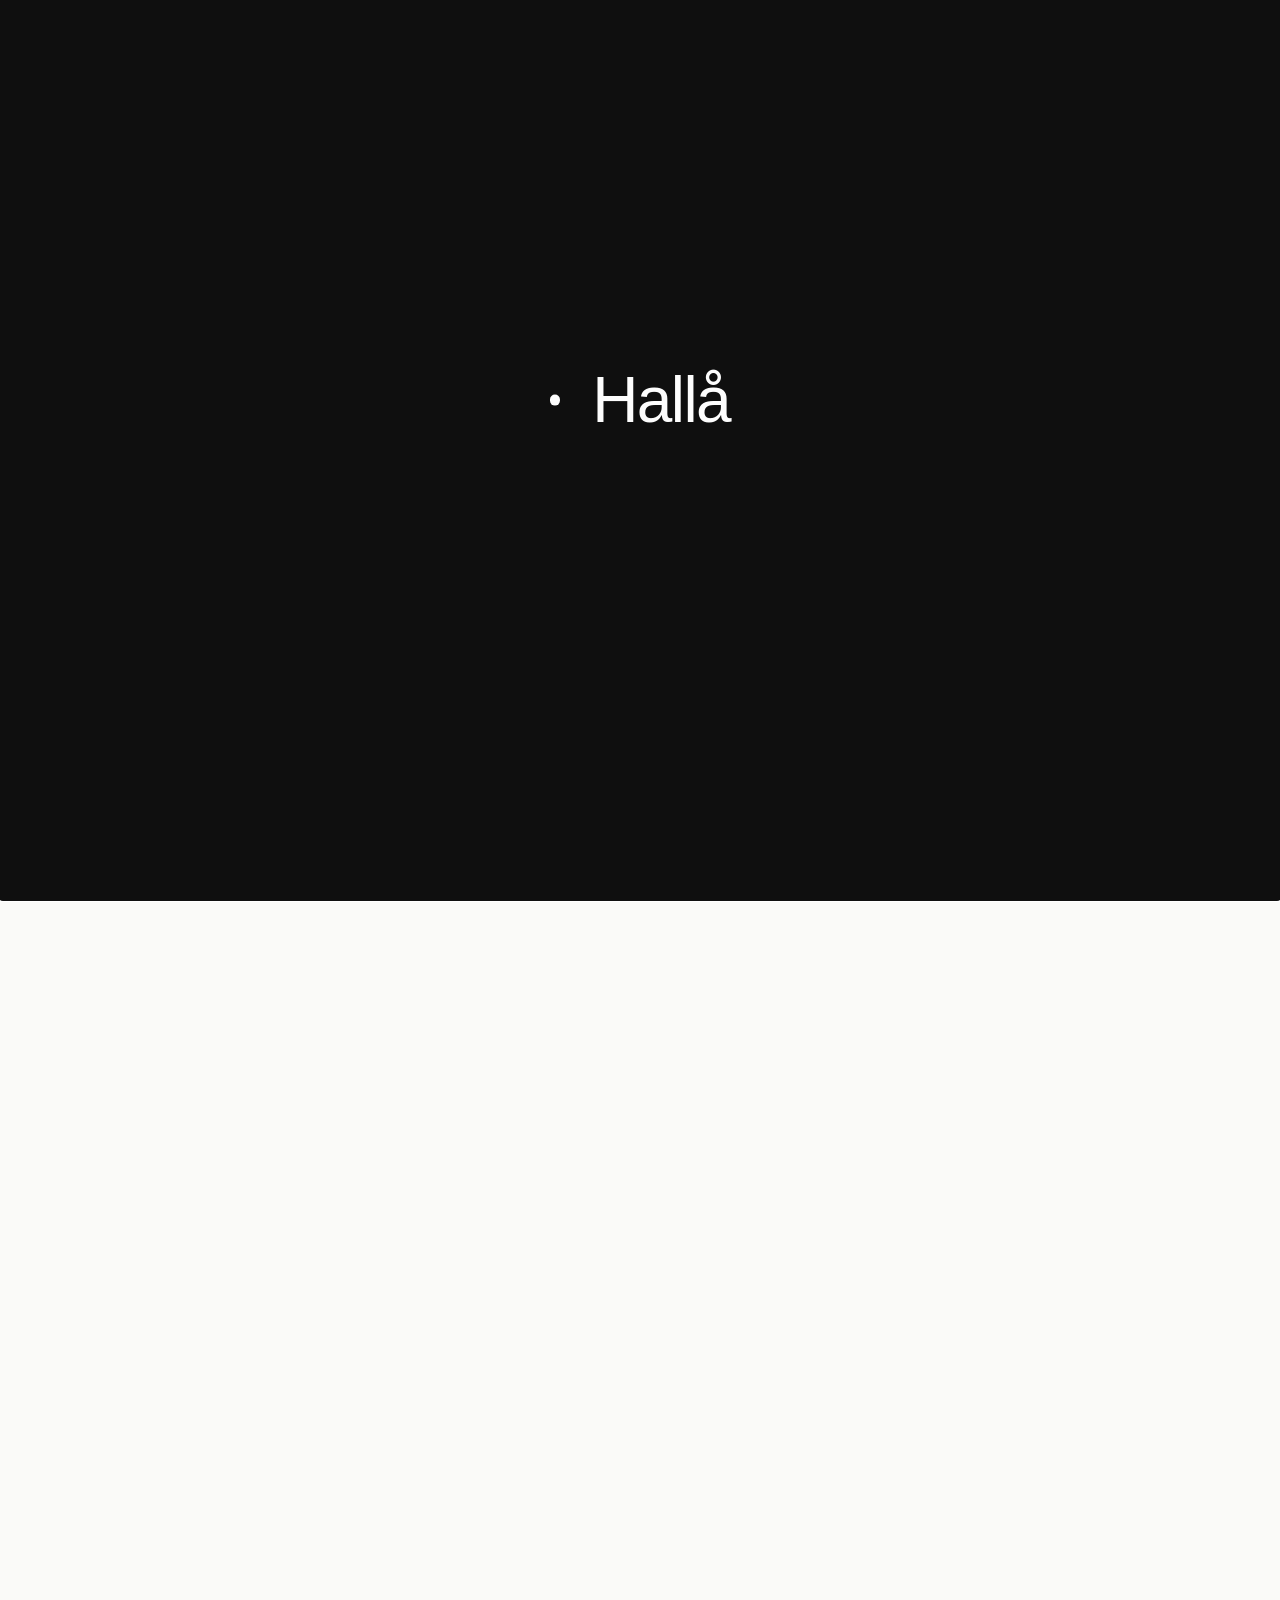
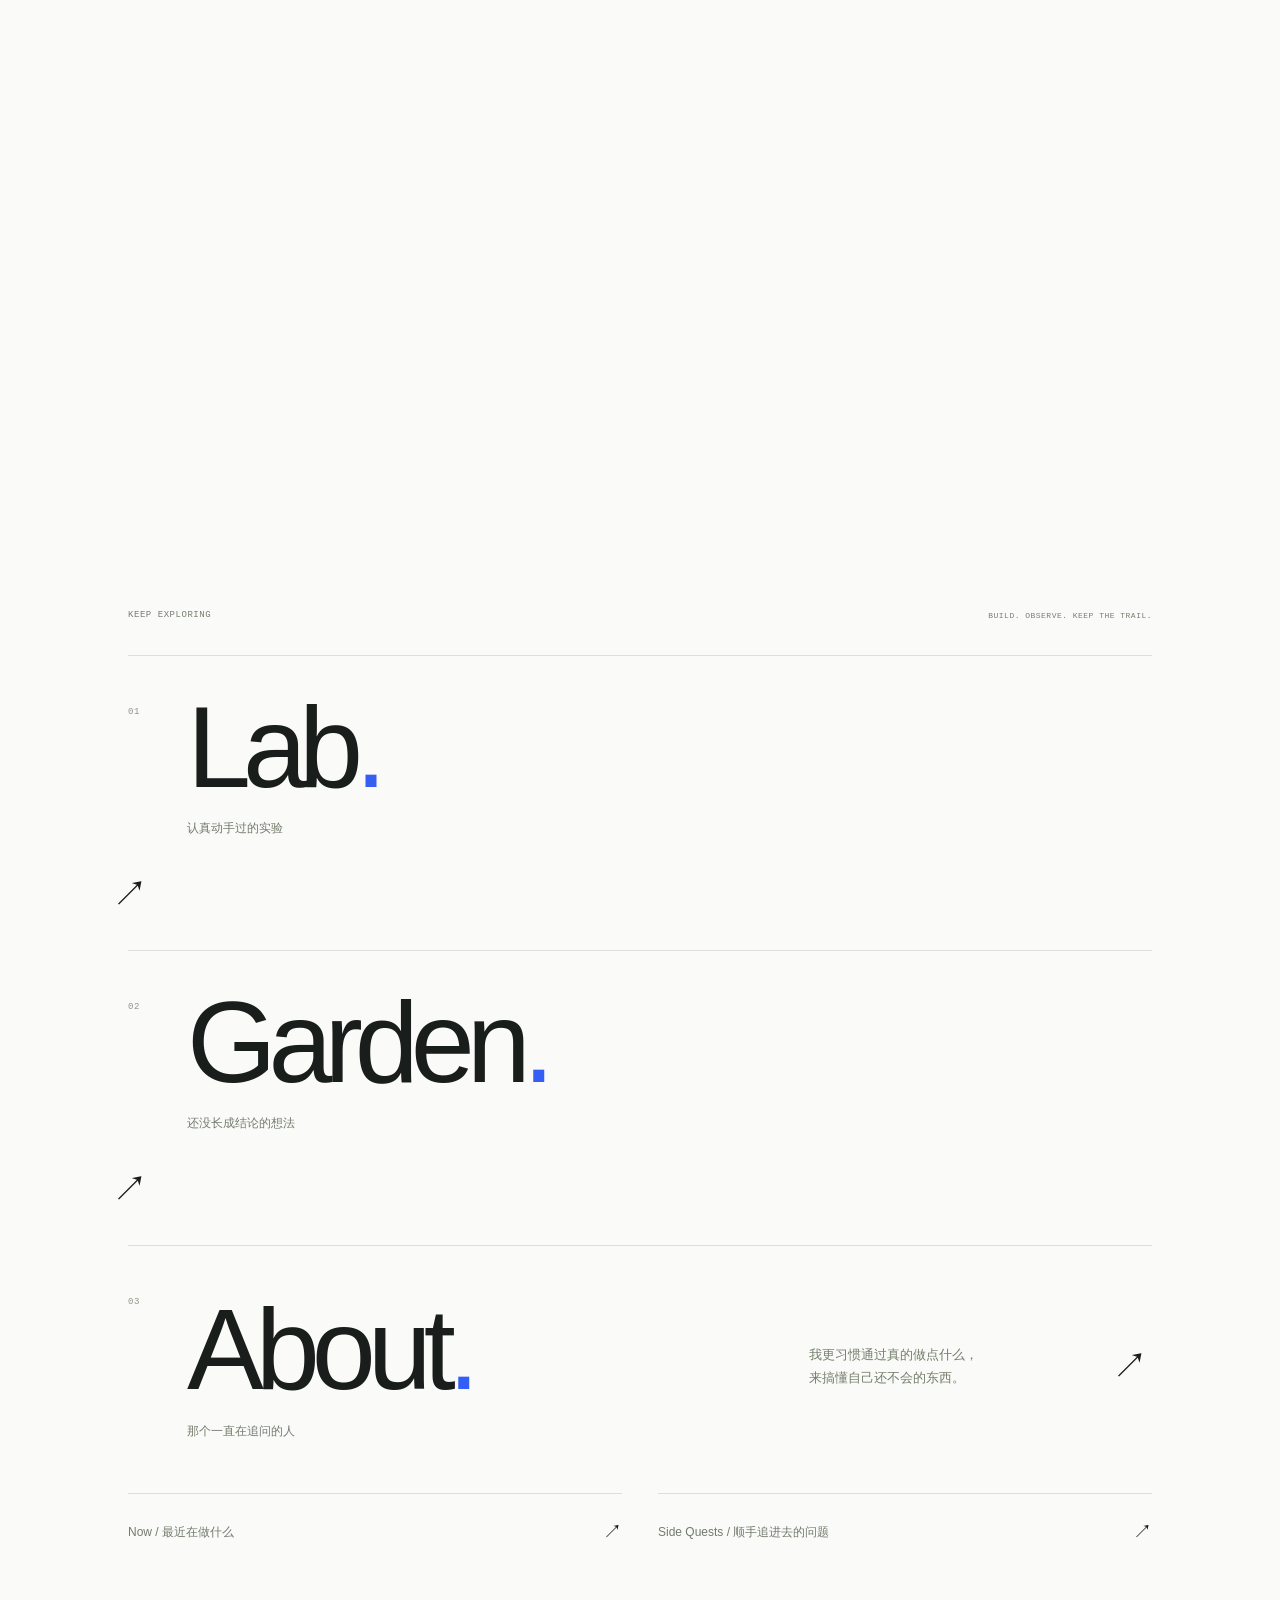
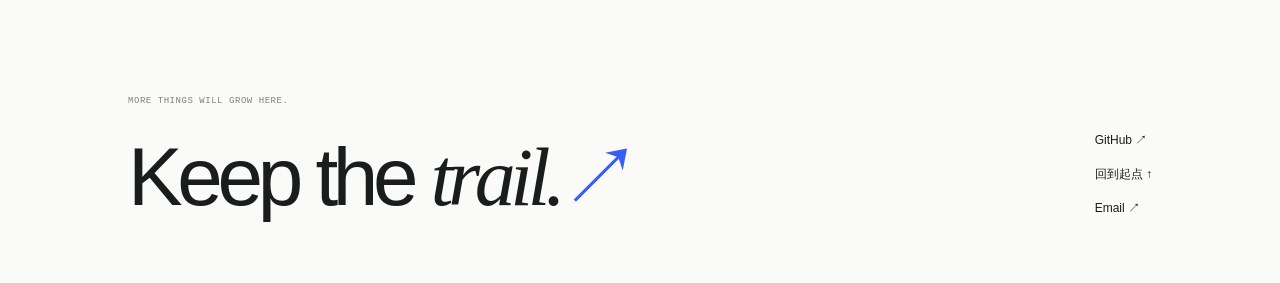
==== commit 5c34626b: "fix: reconnect footer trail to the hidden 404 page" ====
--- a/index.html
+++ b/index.html
@@ -108,10 +108,10 @@
   <a class="skip" href="#explore">跳到实验入口</a>
   <header class="header">
     <a class="brand" href="#top">Aeneas<span>.</span></a>
-    <nav aria-label="主导航"><a href="#explore">Lab</a><a href="#garden">Garden</a><a href="#about" data-open="about">About</a></nav>
+    <nav aria-label="主导航"><a href="#explore">Lab</a><a href="#garden">Garden</a><a href="games/pug/">Play</a><a href="#about" data-open="about">About</a></nav>
     <a class="header-github" href="https://github.com/hxy-asdw" target="_blank" rel="noreferrer">GitHub ↗</a>
     <button class="menu-button" type="button" aria-label="打开导航" aria-expanded="false" aria-controls="mobile-menu"><i></i><i></i></button>
-    <div class="mobile-menu" id="mobile-menu" hidden><a href="#explore">Lab / 实验</a><a href="#garden">Garden / 笔记</a><a href="#about" data-open="about">About / 关于</a></div>
+    <div class="mobile-menu" id="mobile-menu" hidden><a href="#explore">Lab / 实验</a><a href="#garden">Garden / 笔记</a><a href="games/pug/">Play / 玩一会儿</a><a href="#about" data-open="about">About / 关于</a></div>
   </header>
   <main id="top">
     <h1 class="sr-only">Aeneas — Personal Lab / Digital Garden：因为好奇而动手。</h1>
@@ -147,7 +147,7 @@
       <div class="directory-extras"><a href="#now" data-open="now">Now / 最近在做什么</a><a href="#side-quests" data-open="sidequests">Side Quests / 顺手追进去的问题</a></div>
     </section>
     <noscript><section class="no-script-about" id="about"><h2>一个保存过程的地方。</h2><p>Aeneas 是我在网上使用的名字。我更习惯通过真的做点什么，来搞懂自己还不会的东西。</p><p>这里保存实验、笔记和还没回答的问题。可以从上方 Lab、Garden 进入完整内容。</p><h3 id="now">最近在做什么</h3><p>完善个人网站，学习 Codex、Agent 与 Git 工作流，探索个人 AI 工具与长期方向。</p><h3 id="side-quests">顺手追进去的问题</h3><p>chat-style-distillation · codex-reconnect-debug · github-pages-learning</p></section></noscript>
-    <footer class="footer"><div><p class="mono">MORE THINGS WILL GROW HERE.</p><p class="footer-line">Keep the <em>trail.</em><span class="blue">↗</span></p></div><div class="footer-links"><a href="https://github.com/hxy-asdw" target="_blank" rel="noreferrer">GitHub ↗</a><a href="#top">回到起点 ↑</a><a href="mailto:2870854049@qq.com">Email ↗</a></div></footer>
+    <footer class="footer"><div><p class="mono">MORE THINGS WILL GROW HERE.</p><p class="footer-line"><a href="/somewhere-off-the-trail/">Keep the <em>trail.</em><span class="blue" aria-hidden="true">↗</span></a></p></div><div class="footer-links"><a href="https://github.com/hxy-asdw" target="_blank" rel="noreferrer">GitHub ↗</a><a href="#top">回到起点 ↑</a><a href="mailto:2870854049@qq.com">Email ↗</a></div></footer>
   </main>
   <div class="cursor-preview" id="cursor-preview" aria-hidden="true"><div class="peek-doupo" data-peek-card="doupo"><img src="assets/lab/doupo-analysis/runtime-lab.png" loading="lazy" alt=""><p class="mono">DOUPO-ANALYSIS / OPEN THE EXPERIMENT ↗</p></div><div class="peek-note" data-peek-card="workflow" hidden><p class="mono">A FIELD NOTE / GROWING</p><strong>最重要的<br>不是 Prompt。</strong><span>把一次开发过程，变成一种工作方法。</span></div></div>
   <dialog class="detail-dialog" id="detail-dialog" aria-labelledby="detail-title">
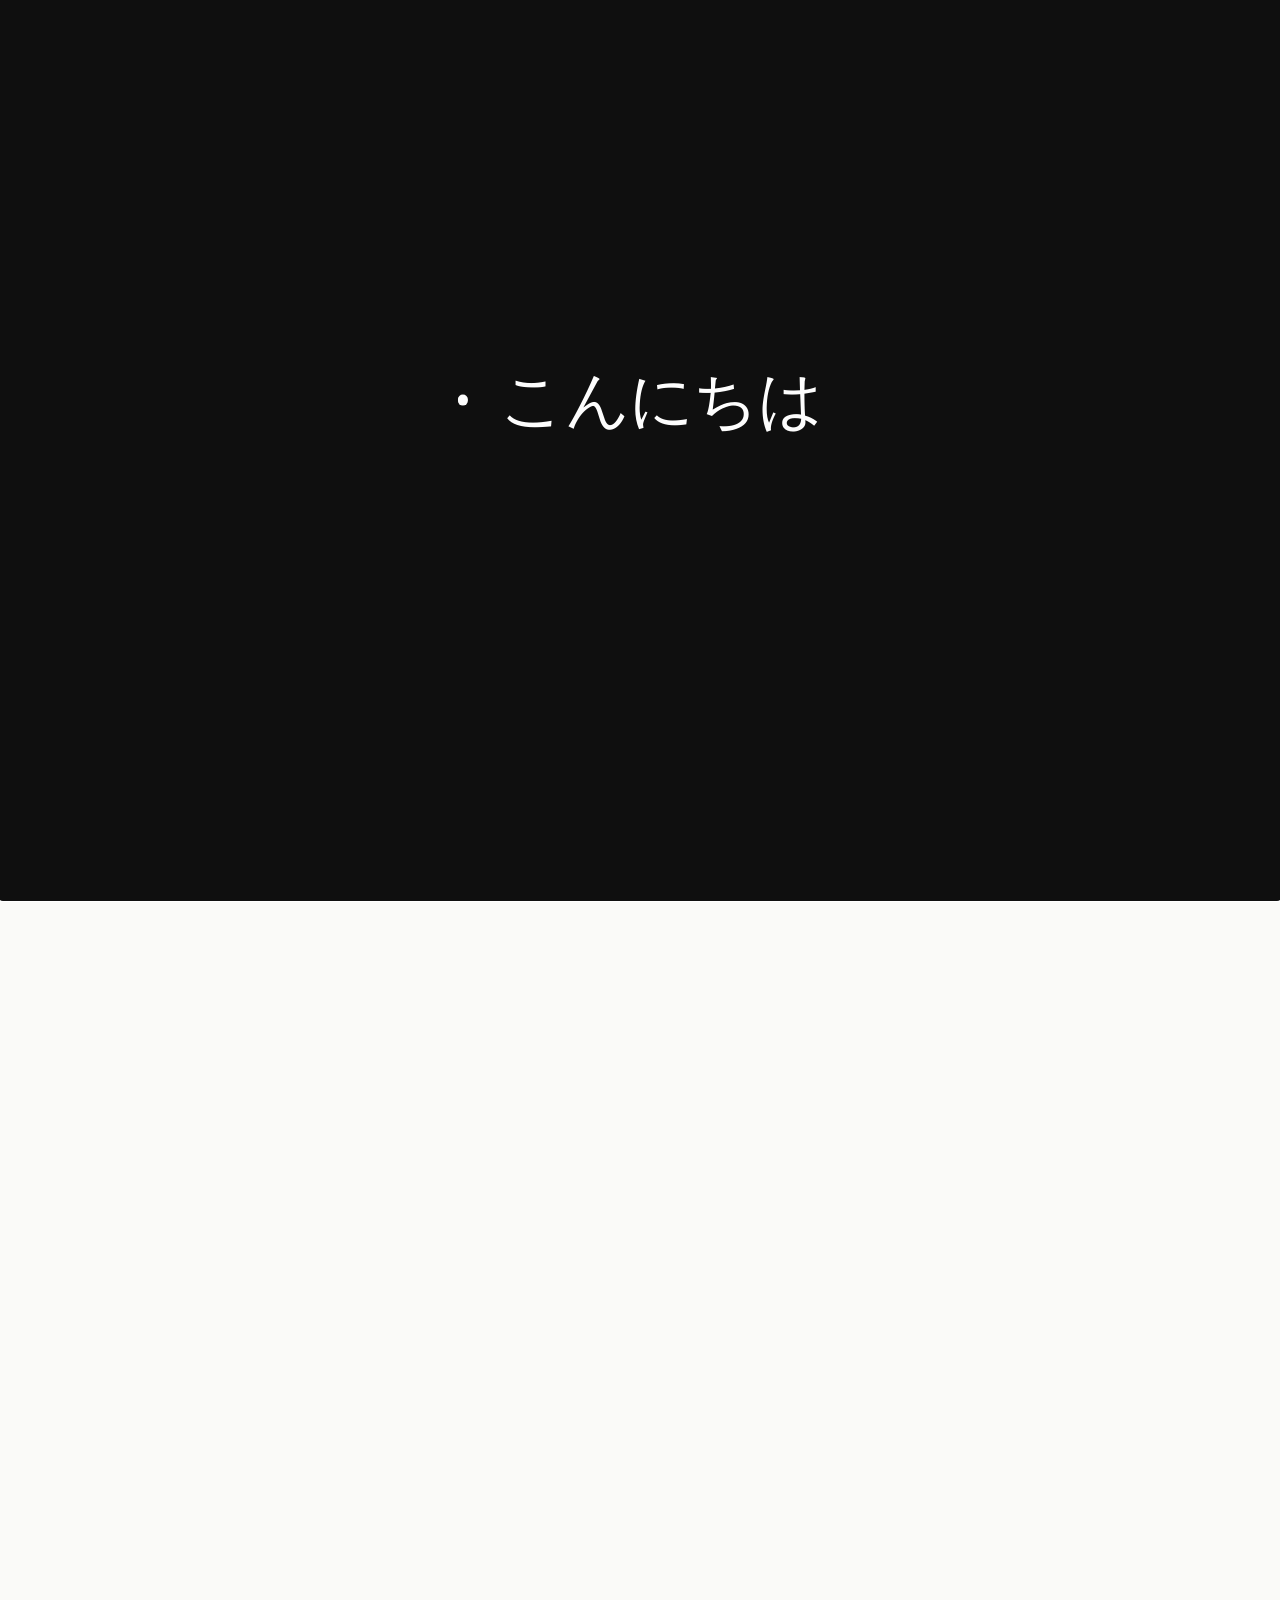
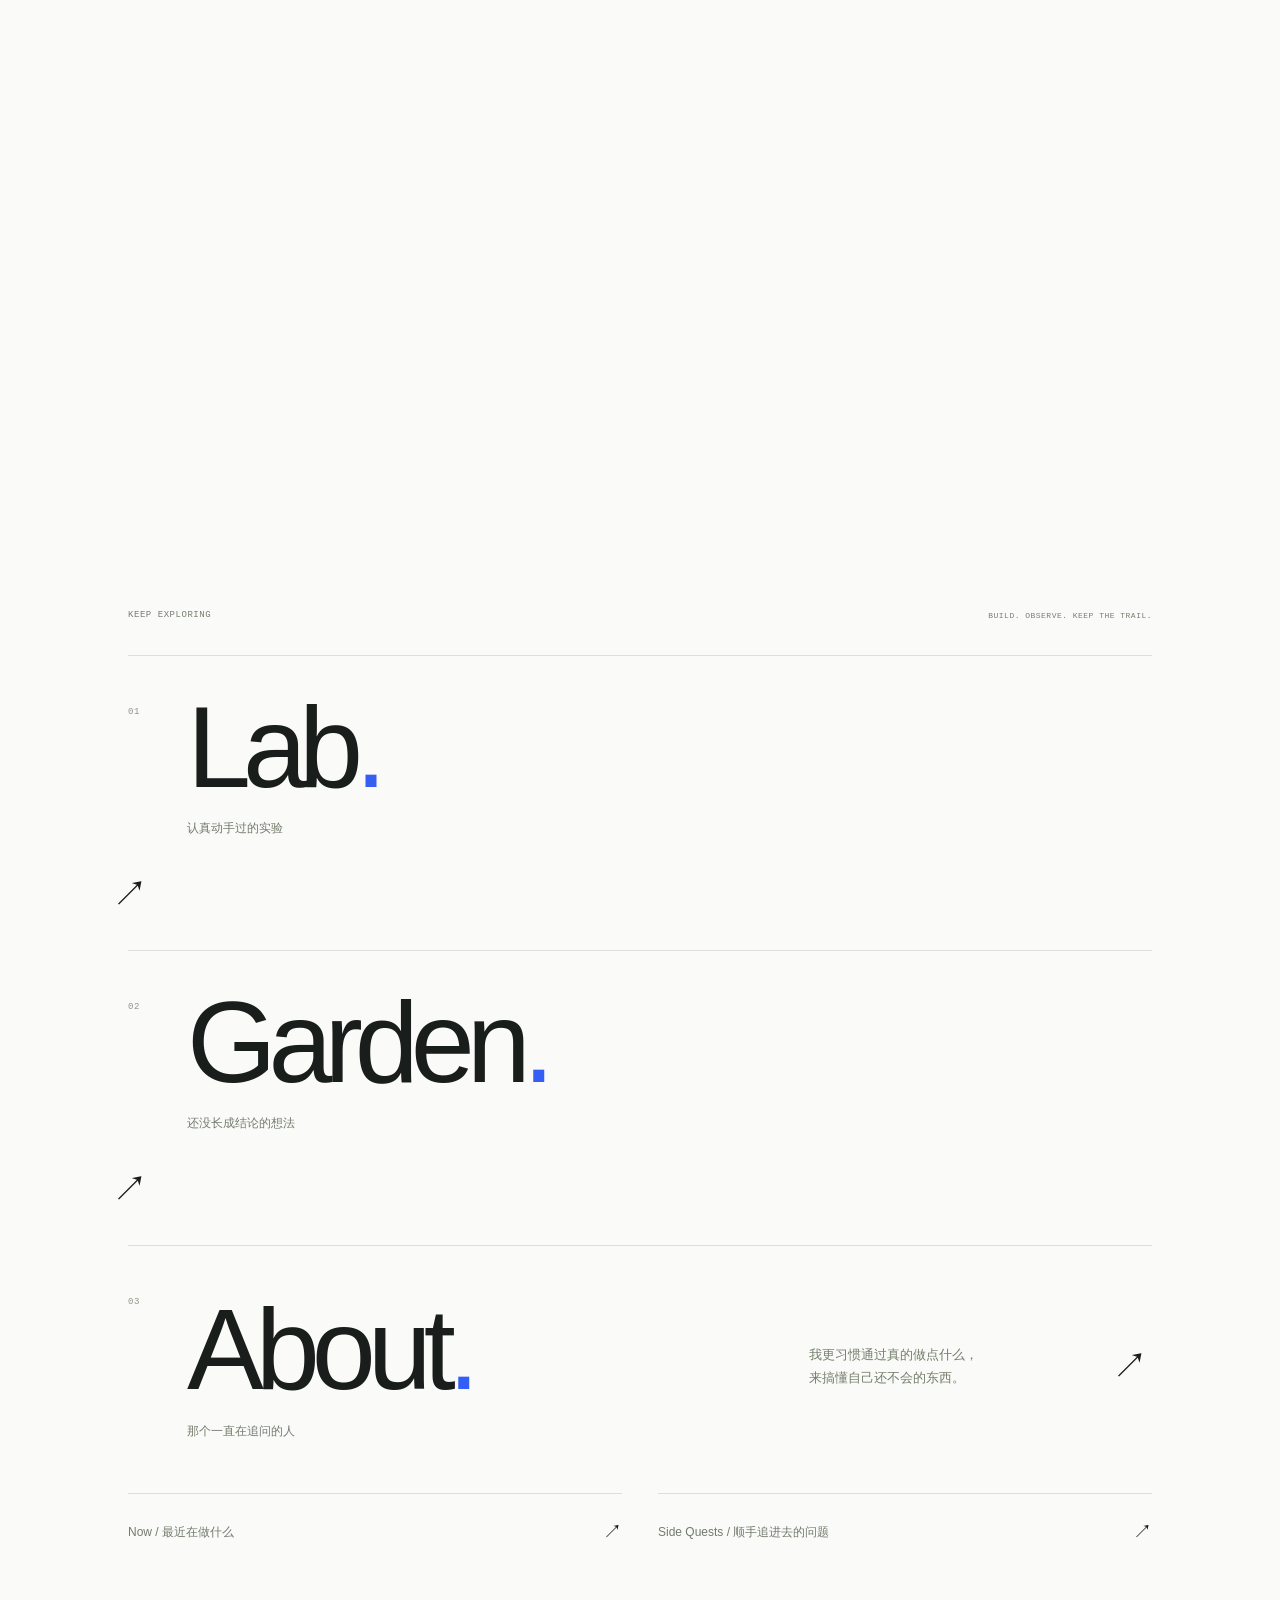
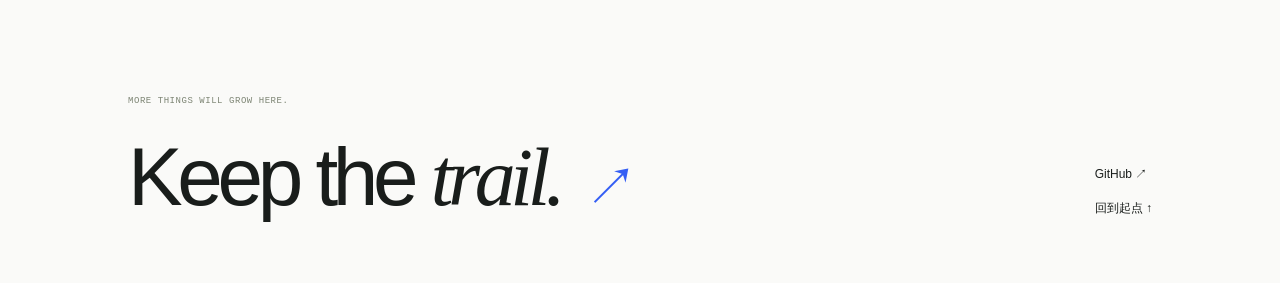
==== commit 3f05ed74: "feat: polish Lab exploration and add Seed 93 replay" ====
--- a/index.html
+++ b/index.html
@@ -54,7 +54,7 @@
     <meta name="twitter:card" content="summary" />
     <meta name="twitter:title" content="Aeneas — Personal Lab / Digital Garden" />
     <meta name="twitter:description" content="Aeneas 的 Personal Lab / Digital Garden：实验、兔子洞，以及那些本来没必要做但还是做了的东西。" />
-    <link rel="stylesheet" href="home.css" />
+    <link rel="stylesheet" href="home.css?v=seed93" />
     <link rel="stylesheet" href="home-intro.css" />
   </head>
 <body class="home-site" data-page="home">
@@ -128,12 +128,12 @@
           <p class="mono blue">01 / FOLLOW THE QUESTIONS</p>
           <h2>一个问题，<br>走到另一个。</h2>
           <p class="world-description">从一个小游戏，到一条工作流，<br>再到一次值得反复练习的对决。</p>
+          <p class="world-instruction"><span class="instruction-dot"></span><span id="world-instruction">点开节点，也可以拖动它们。</span></p>
         </div>
-        <p class="world-instruction" id="world-hint"><span class="instruction-dot"></span><span id="world-instruction">拖动节点，或者点一个实验。</span></p>
         <div class="constellation" id="constellation" aria-label="实验探索地图" inert>
-          <a class="node node-doupo" href="lab/doupo-analysis/" draggable="false" data-node="doupo" data-open="doupo" aria-label="打开 doupo-analysis 实验"><span class="node-core"><i></i></span><span class="node-label"><span class="node-number mono">01 / RUNTIME</span><strong>doupo-analysis</strong><span class="node-hint">点击打开 ↗</span></span></a>
-          <a class="node node-excel" href="https://github.com/hxy-asdw/excel-data-report" draggable="false" data-node="excel" data-open="excel" aria-label="打开 Excel Data Report 实验"><span class="node-core"><i></i></span><span class="node-label"><span class="node-number mono">02 / AGENT</span><strong>Excel Data Report</strong><span class="node-hint">点击打开 ↗</span></span></a>
-          <a class="node node-ashline" href="games/ashline/" draggable="false" data-node="ashline" data-open="ashline" aria-label="打开 Ashline 游戏实验"><span class="node-core"><i></i></span><span class="node-label"><span class="node-number mono">03 / PLAYABLE</span><strong>Ashline</strong><span class="node-hint">点击打开 ↗</span></span></a>
+          <a class="node node-doupo" href="lab/doupo-analysis/#seed-replay" draggable="false" data-node="doupo" data-open="doupo" aria-labelledby="node-doupo-title node-doupo-hint"><span class="node-core"><i></i></span><span class="node-label"><span class="node-number mono">01 / RUNTIME</span><strong id="node-doupo-title">doupo-analysis</strong><span class="node-hint" id="node-doupo-hint">看一局回放 ↗</span></span></a>
+          <a class="node node-excel" href="https://github.com/hxy-asdw/excel-data-report" draggable="false" data-node="excel" data-open="excel" aria-labelledby="node-excel-title node-excel-hint"><span class="node-core"><i></i></span><span class="node-label"><span class="node-number mono">02 / AGENT</span><strong id="node-excel-title">Excel Data Report</strong><span class="node-hint" id="node-excel-hint">拆开报告流程 ↗</span></span></a>
+          <a class="node node-ashline" href="games/ashline/" draggable="false" data-node="ashline" data-open="ashline" aria-labelledby="node-ashline-title node-ashline-hint"><span class="node-core"><i></i></span><span class="node-label"><span class="node-number mono">03 / PLAYABLE</span><strong id="node-ashline-title">Ashline</strong><span class="node-hint" id="node-ashline-hint">试玩一场对决 ↗</span></span></a>
         </div>
         <div class="stage-bottom"><span class="mono" id="scene-label">KEEP THE CURIOSITY.</span><div class="scene-progress" aria-hidden="true"><i id="scene-progress"></i></div><span class="mono" id="scene-count">01 / 02</span></div>
       </div>
@@ -146,8 +146,8 @@
       <div class="directory-row about-row"><span class="row-index mono">03</span><a class="row-main" href="#about" data-open="about"><strong>About<span class="blue">.</span></strong><span class="row-caption">那个一直在追问的人</span></a><span class="about-preview">我更习惯通过真的做点什么，<br>来搞懂自己还不会的东西。</span><a class="row-arrow" href="#about" data-open="about" aria-label="快速预览 about 内容" title="快速预览">↗</a></div>
       <div class="directory-extras"><a href="#now" data-open="now">Now / 最近在做什么</a><a href="#side-quests" data-open="sidequests">Side Quests / 顺手追进去的问题</a></div>
     </section>
-    <noscript><section class="no-script-about" id="about"><h2>一个保存过程的地方。</h2><p>Aeneas 是我在网上使用的名字。我更习惯通过真的做点什么，来搞懂自己还不会的东西。</p><p>这里保存实验、笔记和还没回答的问题。可以从上方 Lab、Garden 进入完整内容。</p><h3 id="now">最近在做什么</h3><p>完善个人网站，学习 Codex、Agent 与 Git 工作流，探索个人 AI 工具与长期方向。</p><h3 id="side-quests">顺手追进去的问题</h3><p>chat-style-distillation · codex-reconnect-debug · github-pages-learning</p></section></noscript>
-    <footer class="footer"><div><p class="mono">MORE THINGS WILL GROW HERE.</p><p class="footer-line"><a href="/somewhere-off-the-trail/">Keep the <em>trail.</em><span class="blue" aria-hidden="true">↗</span></a></p></div><div class="footer-links"><a href="https://github.com/hxy-asdw" target="_blank" rel="noreferrer">GitHub ↗</a><a href="#top">回到起点 ↑</a><a href="mailto:2870854049@qq.com">Email ↗</a></div></footer>
+    <noscript><section class="no-script-about" id="about"><h2>一个保存过程的地方。</h2><p>Aeneas 是我在网上使用的名字。我更习惯通过真的做点什么，来搞懂自己还不会的东西。</p><p>这里保存实验、笔记和还没回答的问题。可以从上方 Lab、Garden 进入完整内容。</p><h3 id="now">最近在做什么</h3><p>整理企业站预览、住宿预订联调和会员引荐原型。在 <a href="lab/">Lab</a> 看实验，在 <a href="garden/#what-a-test-proves">Garden</a> 看验收笔记。</p><h3 id="side-quests">顺手追进去的问题</h3><p>conversation-structure · codex-reconnect-debug · github-pages-learning</p></section></noscript>
+    <footer class="footer"><div><p class="mono">MORE THINGS WILL GROW HERE.</p><p class="footer-line"><a href="/404.html">Keep the <em>trail.</em><span class="blue" aria-hidden="true">↗</span></a></p></div><div class="footer-links"><a href="https://github.com/hxy-asdw" target="_blank" rel="noreferrer">GitHub ↗</a><a href="#top">回到起点 ↑</a></div></footer>
   </main>
   <div class="cursor-preview" id="cursor-preview" aria-hidden="true"><div class="peek-doupo" data-peek-card="doupo"><img src="assets/lab/doupo-analysis/runtime-lab.png" loading="lazy" alt=""><p class="mono">DOUPO-ANALYSIS / OPEN THE EXPERIMENT ↗</p></div><div class="peek-note" data-peek-card="workflow" hidden><p class="mono">A FIELD NOTE / GROWING</p><strong>最重要的<br>不是 Prompt。</strong><span>把一次开发过程，变成一种工作方法。</span></div></div>
   <dialog class="detail-dialog" id="detail-dialog" aria-labelledby="detail-title">
@@ -155,8 +155,8 @@
     <div class="detail-body"><div class="detail-intro"><p class="mono blue" id="detail-type"></p><h2 id="detail-title" tabindex="-1"></h2><p class="detail-summary" id="detail-summary"></p></div><div class="detail-media" id="detail-media"></div><div class="detail-copy" id="detail-copy"></div><div class="detail-actions" id="detail-actions"></div></div>
     <div class="detail-switch" id="detail-switch" aria-label="切换实验"><button type="button" data-detail-project="doupo">01 doupo-analysis</button><button type="button" data-detail-project="excel">02 Excel Data Report</button><button type="button" data-detail-project="ashline">03 Ashline</button></div>
   </dialog>
-  <script src="content.js"></script>
-  <script src="home.js" defer></script>
+  <script src="content.js?v=20261125"></script>
+  <script src="home.js?v=seed93" defer></script>
   <script src="home-intro.js" defer></script>
 </body>
 </html>
--- a/home.css
+++ b/home.css
@@ -3,16 +3,28 @@
 .header{position:fixed;z-index:30;top:0;left:0;right:0;height:86px;display:flex;justify-content:space-between;align-items:center;padding:0 4.5%;pointer-events:none}.header>*{pointer-events:auto}.brand{font-size:24px;font-weight:700;letter-spacing:-.06em}.brand>span{color:var(--blue)}.header nav{display:flex;gap:32px;font-size:12px;margin-left:auto;margin-right:52px}.header nav a,.header nav button{background:none;border:0;padding:6px 0;font-size:12px}.header nav a:hover,.header nav button:hover,.header-github:hover{color:var(--blue)}.header-github{font-size:11px}.menu-button{width:50px;height:50px;border-radius:50%;background:var(--ink);border:0;display:none;align-items:center;justify-content:center;flex-direction:column;gap:6px}.menu-button i{width:19px;height:1px;background:#fafaf8;transition:transform .25s}.header.is-scrolled{background:linear-gradient(#fafaf8f5,#fafaf800)}.header.is-scrolled nav,.header.is-scrolled .header-github{display:none}.header.is-scrolled .menu-button{display:flex}.menu-button[aria-expanded="true"] i:first-child{transform:translateY(3.5px) rotate(45deg)}.menu-button[aria-expanded="true"] i:last-child{transform:translateY(-3.5px) rotate(-45deg)}.mobile-menu{position:absolute;top:76px;right:4.5%;background:var(--ink);color:var(--paper);padding:22px 28px;min-width:230px;box-shadow:0 15px 50px #00000016}.mobile-menu[hidden]{display:none}.mobile-menu a,.mobile-menu button{display:block;border:0;background:none;color:inherit;font-size:22px;line-height:1.6;letter-spacing:-.03em;padding:10px 0;width:100%;text-align:left}.mobile-menu a:hover,.mobile-menu button:hover{color:#a6b6ff}
 .journey{height:240svh;position:relative}.stage{position:sticky;top:0;width:100%;height:100svh;overflow:clip;isolation:isolate;background:var(--paper)}#field{position:absolute;inset:0;width:100%;height:100%;z-index:0;pointer-events:none}.opening{position:absolute;inset:0;pointer-events:none;z-index:2;will-change:opacity,transform}.top-note{position:absolute;top:96px;left:4.5%;color:var(--muted);font-size:9px}.hero-words{font-weight:400;letter-spacing:-.075em}.word-one{position:absolute;left:5%;top:17%;font-size:clamp(58px,7.7vw,132px);line-height:1;white-space:nowrap}.word-two{position:absolute;right:6%;bottom:19%;font-size:clamp(80px,11vw,165px);line-height:.95;white-space:nowrap}.word-two em{font-family:Georgia,serif;font-weight:400;color:var(--blue);letter-spacing:-.065em}.opening-note{position:absolute;left:5%;bottom:21%;max-width:340px;display:flex;align-items:start;gap:18px}.opening-note p{font-size:12px;line-height:1.9;color:#71776f}.mini-line{width:25px;height:1px;background:#a1a79c;margin-top:11px;flex-shrink:0}.scroll-cue{position:absolute;right:5%;bottom:64px;display:flex;align-items:center;gap:24px;pointer-events:auto;color:var(--blue);font-size:11px;padding:12px 0}.cue-arrow{display:inline-block;font-size:21px;animation:cue 1.8s var(--ease) infinite}@keyframes cue{0%,100%{transform:translateY(0)}50%{transform:translateY(6px)}}
 .world-copy{position:absolute;top:19%;left:6%;z-index:2;opacity:0;pointer-events:none;will-change:opacity,transform;max-width:430px}.world-copy .mono{font-size:9px;margin-bottom:25px}.world-copy h2{font-size:clamp(40px,4.6vw,74px);line-height:1.15;letter-spacing:-.06em;font-weight:500}.world-description{font-size:13px;color:#737a71;line-height:1.9;margin-top:28px}.world-instruction{display:flex;align-items:center;gap:9px;margin-top:54px;font-size:11px;color:#677164}.instruction-dot{width:5px;height:5px;background:var(--blue);border-radius:50%;flex-shrink:0}.constellation{position:absolute;inset:0;z-index:5;opacity:0;pointer-events:none}.constellation.is-ready{pointer-events:auto}.node{position:absolute;left:0;top:0;background:none;border:0;transform:translate(-50%,-50%);padding:12px 17px;text-align:left;display:flex;align-items:center;gap:11px;min-width:176px;min-height:76px;touch-action:pan-y;user-select:none;cursor:grab;transition:background .2s,box-shadow .2s;border-radius:4px}.node:hover,.node:focus-visible{background:#fafaf8dd;box-shadow:0 12px 40px #343d2210}.node.is-dragging{cursor:grabbing;background:#fafaf8;box-shadow:0 16px 45px #141d211a;z-index:8}.node-core{width:17px;height:17px;border-radius:50%;border:1px solid #345ef450;display:grid;place-items:center;flex-shrink:0;transition:transform .25s,border-color .25s}.node-core i{width:5px;height:5px;background:var(--blue);border-radius:50%}.node:hover .node-core,.node:focus-visible .node-core,.node.is-active .node-core{transform:scale(1.35);border-color:var(--blue)}.node-label{display:flex;flex-direction:column;gap:7px}.node-number{font-size:8px;color:#858d81}.node-label strong{font-size:17px;font-weight:500;letter-spacing:-.045em;white-space:nowrap}.node-hint{font-size:9px;color:#6b77a5;opacity:.75}.stage-bottom{position:absolute;bottom:23px;left:5%;right:5%;display:flex;align-items:center;justify-content:space-between;z-index:2;color:#808779;pointer-events:none}.stage-bottom .mono{font-size:8px}.scene-progress{height:1px;width:110px;background:#d3d8ca;overflow:hidden}.scene-progress i{height:1px;width:100%;background:var(--blue);display:block;transform:scaleX(0);transform-origin:left}.explore-anchor{position:absolute;top:calc(100% - 100svh);left:0}
-.directory{position:relative;z-index:1;padding:50px 10% 45px;background:var(--paper)}.directory-head{display:flex;align-items:center;justify-content:space-between;color:#767e71;padding-bottom:35px;gap:18px}.directory-head h2{font-weight:400;font-size:9px}.directory-head>span{font-size:8px}.directory-row{display:grid;grid-template-columns:24px minmax(0,1fr) 27% 32px;align-items:center;gap:35px;width:100%;background:none;border:0;border-top:1px solid var(--line);padding:34px 0;text-align:left;min-height:240px;position:relative}.directory-row:last-child{border-bottom:1px solid var(--line)}.row-index{align-self:start;padding-top:17px;font-size:9px;color:#8e9586}.row-main{display:block}.row-main>strong{font-size:clamp(68px,9vw,135px);font-weight:500;line-height:1;letter-spacing:-.07em;display:block;transition:transform .45s var(--ease)}.row-caption{display:block;font-size:12px;color:#737b6c;line-height:1.5;margin-top:14px}.row-arrow{font-size:36px;justify-self:end;transition:transform .3s,color .3s}.directory-row:hover .row-main>strong,.directory-row:focus-visible .row-main>strong{transform:translateX(12px)}.directory-row:hover .row-arrow,.directory-row:focus-visible .row-arrow{transform:translate(5px,-5px);color:var(--blue)}.inline-preview{width:100%;aspect-ratio:1.55;display:block;background:#e9ece4;overflow:hidden;padding:8px;border:1px solid #d8ddcf;transform:rotate(-3deg);transition:transform .4s var(--ease)}.inline-preview img{width:100%;height:100%;object-fit:cover;object-position:top;display:block}.directory-row:hover .inline-preview{transform:rotate(3deg)}.note-inline{padding:20px;display:flex;align-items:center;background:#eaf0e4;transform:rotate(3deg)}.note-inline>span{font-size:22px;line-height:1.4;color:#4b5e47;letter-spacing:-.04em}.about-preview{font-size:13px;color:#747e6b;line-height:1.8}.cursor-preview{position:fixed;left:0;top:0;width:360px;pointer-events:none;z-index:40;visibility:hidden;opacity:0;transition:opacity .16s,visibility .16s;will-change:transform}.cursor-preview.is-visible{visibility:visible;opacity:1}.cursor-preview>div{border:1px solid #d7ddcc;box-shadow:0 24px 70px #19241d20;transform:scale(.94) rotate(-3deg);transition:transform .35s var(--ease);background:#f0f3eb;padding:10px}.cursor-preview.is-visible>div{transform:scale(1) rotate(3deg)}.cursor-preview [hidden]{display:none}.peek-doupo img{display:block;width:100%;height:230px;object-fit:cover;object-position:top}.peek-doupo p{font-size:8px;line-height:1.7;padding:14px 4px 6px;color:#607056}.cursor-preview .peek-note{padding:32px;min-height:270px;background:#e7efe0}.peek-note p{font-size:8px;color:#71856a}.peek-note strong{display:block;font-size:36px;line-height:1.4;letter-spacing:-.055em;color:#345135;font-weight:500;margin-top:28px}.peek-note>span{display:block;font-size:11px;color:#73856a;line-height:1.8;margin-top:24px}.footer{padding:80px 10% 60px;display:flex;justify-content:space-between;align-items:end;gap:50px}.footer>.mono,.footer p.mono{font-size:9px;color:#7d8574}.footer-line{font-size:clamp(45px,6.4vw,100px);line-height:1.1;letter-spacing:-.065em;margin-top:26px;font-weight:400}.footer-line em{font-family:Georgia,serif;font-weight:400}.footer-line>.blue{font-size:.65em;margin-left:25px;display:inline-block;transition:transform .3s}.footer:hover .footer-line>.blue{transform:translate(5px,-5px)}.footer-links{display:flex;align-items:start;flex-direction:column;gap:17px;font-size:12px;padding-bottom:6px}.footer-links a:hover{color:var(--blue)}.footer-links .mono{font-size:8px;margin-top:10px}
+.directory{position:relative;z-index:1;padding:50px 10% 45px;background:var(--paper)}.directory-head{display:flex;align-items:center;justify-content:space-between;color:#767e71;padding-bottom:35px;gap:18px}.directory-head h2{font-weight:400;font-size:9px}.directory-head>span{font-size:8px}.directory-row{display:grid;grid-template-columns:24px minmax(0,1fr) 27% 32px;align-items:center;gap:35px;width:100%;background:none;border:0;border-top:1px solid var(--line);padding:34px 0;text-align:left;min-height:240px;position:relative}.directory-row:last-child{border-bottom:1px solid var(--line)}.row-index{align-self:start;padding-top:17px;font-size:9px;color:#8e9586}.row-main{display:block}.row-main>strong{font-size:clamp(68px,9vw,135px);font-weight:500;line-height:1;letter-spacing:-.07em;display:block;transition:transform .45s var(--ease)}.row-caption{display:block;font-size:12px;color:#737b6c;line-height:1.5;margin-top:14px}.row-arrow{font-size:36px;justify-self:end;transition:transform .3s,color .3s}.directory-row:hover .row-main>strong,.directory-row:focus-visible .row-main>strong{transform:translateX(12px)}.directory-row:hover .row-arrow,.directory-row:focus-visible .row-arrow{transform:translate(5px,-5px);color:var(--blue)}.inline-preview{width:100%;aspect-ratio:1.55;display:block;background:#e9ece4;overflow:hidden;padding:8px;border:1px solid #d8ddcf;transform:rotate(-3deg);transition:transform .4s var(--ease)}.inline-preview img{width:100%;height:100%;object-fit:cover;object-position:top;display:block}.directory-row:hover .inline-preview{transform:rotate(3deg)}.note-inline{padding:20px;display:flex;align-items:center;background:#eaf0e4;transform:rotate(3deg)}.note-inline>span{font-size:22px;line-height:1.4;color:#4b5e47;letter-spacing:-.04em}.about-preview{font-size:13px;color:#747e6b;line-height:1.8}.cursor-preview{position:fixed;left:0;top:0;width:360px;pointer-events:none;z-index:40;visibility:hidden;opacity:0;transition:opacity .16s,visibility .16s;will-change:transform}.cursor-preview.is-visible{visibility:visible;opacity:1}.cursor-preview>div{border:1px solid #d7ddcc;box-shadow:0 24px 70px #19241d20;transform:scale(.94) rotate(-3deg);transition:transform .35s var(--ease);background:#f0f3eb;padding:10px}.cursor-preview.is-visible>div{transform:scale(1) rotate(3deg)}.cursor-preview [hidden]{display:none}.peek-doupo img{display:block;width:100%;height:230px;object-fit:cover;object-position:top}.peek-doupo p{font-size:8px;line-height:1.7;padding:14px 4px 6px;color:#607056}.cursor-preview .peek-note{padding:32px;min-height:270px;background:#e7efe0}.peek-note p{font-size:8px;color:#71856a}.peek-note strong{display:block;font-size:36px;line-height:1.4;letter-spacing:-.055em;color:#345135;font-weight:500;margin-top:28px}.peek-note>span{display:block;font-size:11px;color:#73856a;line-height:1.8;margin-top:24px}.footer{padding:80px 10% 60px;display:flex;justify-content:space-between;align-items:end;gap:50px}.footer>.mono,.footer p.mono{font-size:9px;color:#7d8574}.footer-line{font-size:clamp(45px,6.4vw,100px);line-height:1.1;letter-spacing:-.065em;margin-top:26px;font-weight:400}.footer-line em{font-family:Georgia,serif;font-weight:400}.footer-line .blue{font-size:.65em;margin-left:25px;display:inline-block;transition:transform .3s}.footer:hover .footer-line .blue{transform:translate(5px,-5px)}.footer-links{display:flex;align-items:start;flex-direction:column;gap:17px;font-size:12px;padding-bottom:6px}.footer-links a:hover{color:var(--blue)}.footer-links .mono{font-size:8px;margin-top:10px}
 .detail-dialog{position:fixed;inset:0 0 0 auto;margin:0;width:min(740px,90vw);height:100svh;max-height:none;max-width:none;border:0;padding:0;background:#fafaf8;color:var(--ink);box-shadow:-30px 0 100px #111e161c;overflow:hidden;animation:panel-in .5s var(--ease)}.detail-dialog::backdrop{background:#15211a23;backdrop-filter:blur(4px)}@keyframes panel-in{from{opacity:0;transform:translateX(8%)}to{opacity:1;transform:none}}.detail-top{height:82px;padding:0 40px;display:flex;align-items:center;justify-content:space-between;gap:15px;border-bottom:1px solid var(--line)}.detail-brand{font-size:16px;font-weight:600;letter-spacing:-.04em}.detail-top>.mono{font-size:8px;color:#7b8573}.close-dialog{border:0;background:none;padding:10px 0 10px 12px;display:flex;align-items:center;gap:16px;font-size:11px}.close-dialog span{font-size:27px;font-weight:300}.close-dialog:hover{color:var(--blue)}.detail-body{height:calc(100svh - 140px);overflow:auto;overscroll-behavior:contain;padding:40px 40px 50px}.detail-intro>.mono{font-size:9px;line-height:1.8}.detail-intro h2{font-size:49px;line-height:1.07;letter-spacing:-.065em;font-weight:500;margin-top:22px;overflow-wrap:anywhere}.detail-summary{font-size:13px;line-height:1.9;color:#6d7867;margin-top:20px;max-width:600px}.detail-media{margin-top:30px;background:#e9ece3;position:relative}.detail-media img{display:block;width:100%;max-height:310px;object-fit:cover;object-position:top}.media-label{font:8px var(--mono);letter-spacing:.04em;padding:10px 12px;background:#f0f2e9;color:#7a876b}.shot-switch{display:flex;gap:18px;padding:10px 12px;background:#f0f2e9}.shot-switch button{border:0;background:none;font-size:10px;padding:2px 0;color:#78836b}.shot-switch button[aria-pressed="true"]{color:var(--blue);border-bottom:1px solid currentColor}.detail-copy{margin-top:28px}.copy-block{border-top:1px solid var(--line);padding:19px 0}.copy-block h3{font:9px var(--mono);color:var(--blue);letter-spacing:.05em;margin-bottom:10px}.copy-block p{font-size:12px;line-height:1.9;color:#687560}.detail-actions{display:flex;gap:12px;flex-wrap:wrap;margin-top:28px}.detail-actions a{display:inline-flex;align-items:center;gap:35px;background:var(--ink);color:var(--paper);padding:15px 19px;font-size:11px;border:1px solid var(--ink);border-radius:3px}.detail-actions a.secondary{background:none;color:var(--ink)}.detail-actions a:hover{background:var(--blue);color:white;border-color:var(--blue)}.detail-switch{height:58px;border-top:1px solid var(--line);display:flex;padding:0 40px;align-items:center;gap:22px;background:#f4f5ef}.detail-switch button{background:none;border:0;padding:5px 0;font-size:9px;color:#7b856f}.detail-switch button[aria-pressed="true"]{color:var(--blue)}.detail-switch[hidden]{display:none}.detail-dialog.is-note .detail-body{height:calc(100svh - 82px)}.workflow{background:#19291f;color:#e1e8da;padding:27px 23px}.workflow-top{font:8px var(--mono);letter-spacing:.04em;color:#809574;display:flex;justify-content:space-between}.workflow-steps{display:flex;justify-content:space-between;margin:28px 0}.workflow-steps button{font:10px var(--mono);border:1px solid #527146;background:none;color:#849c77;border-radius:50%;width:43px;height:43px}.workflow-steps button[aria-pressed="true"]{background:#b9dba8;border-color:#b9dba8;color:#17321a}.workflow-output{border-top:1px solid #47623c;padding-top:16px;min-height:85px}.workflow-output .mono{font-size:9px;color:#b9dba8}.workflow-output p{font-size:12px;line-height:1.85;color:#a7bc9a;margin-top:10px}.note-art{padding:38px;background:#e7efe0}.note-art>.mono{font-size:9px;color:#7b9471}.note-art strong{font-size:42px;line-height:1.4;font-weight:500;letter-spacing:-.045em;display:block;margin:26px 0 10px;color:#345135}.note-art p{font-size:12px;color:#7b9471;line-height:1.8}.about-art{padding:35px 28px;background:#eef0e8;font:italic 45px/1.3 Georgia,serif;letter-spacing:-.045em;color:#3e5337}
 @media(min-width:760px) and (hover:hover) and (pointer:fine){.directory-row[data-peek] .inline-preview{visibility:hidden}.directory-row[data-peek] .row-main{grid-column:2/4}}
 @media(max-width:1050px){.world-copy{left:5%;max-width:330px}.world-copy h2{font-size:45px}.world-description{font-size:11px}.world-instruction{font-size:10px;margin-top:35px}.node{min-width:155px;padding:10px 13px;gap:8px}.node-label strong{font-size:15px}.directory{padding-inline:7%}.directory-row{gap:24px}.footer{padding-inline:7%}.cursor-preview{width:290px}.peek-doupo img{height:190px}}
-@media(max-width:700px){.header{height:74px;padding:0 6%}.brand{font-size:22px}.header nav{gap:19px;margin:0 0 0 auto}.header nav a,.header nav button{font-size:11px}.header-github{display:none}.menu-button{width:44px;height:44px}.journey{height:220svh}.top-note{left:6%;top:88px;font-size:8px}.word-one{left:6%;top:21%;font-size:clamp(35px,8.8vw,62px);letter-spacing:-.065em}.word-two{right:7%;bottom:26%;font-size:clamp(70px,19vw,125px)}.opening-note{left:6%;bottom:17%;max-width:290px;gap:12px}.opening-note p{font-size:10px}.scroll-cue{right:6%;bottom:55px;gap:15px;font-size:10px}.stage-bottom{left:6%;right:6%;bottom:19px}.stage-bottom .mono{font-size:7px}.scene-progress{width:70px}.world-copy{top:13%;left:6%;max-width:100%;right:6%}.world-copy .mono{font-size:8px;margin-bottom:17px}.world-copy h2{font-size:38px;line-height:1.12}.world-description{display:none}.world-instruction{position:fixed;bottom:62px;left:6%;font-size:10px;margin:0}.node{padding:9px 11px;min-width:142px;gap:7px;min-height:73px}.node-label strong{font-size:13px}.node-number{font-size:7px}.node-hint{font-size:8px}.node-core{width:14px;height:14px}.node-core i{width:4px;height:4px}.directory{padding:32px 6% 20px}.directory-head{padding-bottom:23px}.directory-head>span{display:none}.directory-row{grid-template-columns:20px minmax(0,1fr) 25px;gap:18px 16px;padding:27px 0;min-height:0}.row-index{padding-top:6px;font-size:8px}.row-main>strong{font-size:70px}.row-caption{font-size:10px;margin-top:10px}.row-arrow{grid-column:3;font-size:30px}.inline-preview{grid-column:2/4;grid-row:2;max-width:290px;aspect-ratio:1.9;padding:6px;transform:rotate(-2deg)}.note-inline{padding:24px;aspect-ratio:2.1;transform:rotate(2deg)}.note-inline>span{font-size:25px}.about-preview{grid-column:2/4;font-size:12px}.directory-row:hover .row-main>strong,.directory-row:focus-visible .row-main>strong{transform:translateX(5px)}.cursor-preview{display:none}.footer{padding:45px 6% 40px;display:block}.footer-line{font-size:57px;white-space:nowrap;margin-top:19px}.footer-line>.blue{margin-left:12px}.footer-links{margin-top:30px;flex-direction:row;flex-wrap:wrap;gap:23px;font-size:11px}.footer-links .mono{width:100%;margin-top:4px}.detail-dialog{width:100%;height:96svh;top:auto;bottom:0;max-height:96svh;border-radius:14px 14px 0 0;animation:panel-up .35s var(--ease)}@keyframes panel-up{from{transform:translateY(8%);opacity:.4}to{transform:none;opacity:1}}.detail-top{height:68px;padding:0 22px}.detail-top>.mono{display:none}.detail-body{height:calc(96svh - 124px);padding:28px 22px 38px}.detail-intro h2{font-size:37px;line-height:1.15;margin-top:19px}.detail-summary{font-size:12px}.detail-media{margin-top:25px}.detail-media img{max-height:255px}.detail-copy{margin-top:25px}.detail-switch{height:56px;padding:0 22px;gap:16px}.detail-switch button{font-size:8px}.detail-dialog.is-note .detail-body{height:calc(96svh - 68px)}.workflow{padding:24px 18px}.workflow-steps button{width:37px;height:37px;font-size:9px}.workflow-output p{font-size:11px}.note-art{padding:28px}.note-art strong{font-size:32px}.about-art{font-size:36px;padding:28px}}
+@media(max-width:700px){.header{height:74px;padding:0 6%}.brand{font-size:22px}.header nav{gap:19px;margin:0 0 0 auto}.header nav a,.header nav button{font-size:11px}.header-github{display:none}.menu-button{width:44px;height:44px}.journey{height:220svh}.top-note{left:6%;top:88px;font-size:8px}.word-one{left:6%;top:21%;font-size:clamp(35px,8.8vw,62px);letter-spacing:-.065em}.word-two{right:7%;bottom:26%;font-size:clamp(70px,19vw,125px)}.opening-note{left:6%;bottom:17%;max-width:290px;gap:12px}.opening-note p{font-size:10px}.scroll-cue{right:6%;bottom:55px;gap:15px;font-size:10px}.stage-bottom{left:6%;right:6%;bottom:19px}.stage-bottom .mono{font-size:7px}.scene-progress{width:70px}.world-copy{top:13%;left:6%;max-width:100%;right:6%}.world-copy .mono{font-size:8px;margin-bottom:17px}.world-copy h2{font-size:38px;line-height:1.12}.world-description{display:none}.world-instruction{position:fixed;bottom:62px;left:6%;font-size:10px;margin:0}.node{padding:9px 11px;min-width:142px;gap:7px;min-height:73px}.node-label strong{font-size:13px}.node-number{font-size:7px}.node-hint{font-size:8px}.node-core{width:14px;height:14px}.node-core i{width:4px;height:4px}.directory{padding:32px 6% 20px}.directory-head{padding-bottom:23px}.directory-head>span{display:none}.directory-row{grid-template-columns:20px minmax(0,1fr) 25px;gap:18px 16px;padding:27px 0;min-height:0}.row-index{padding-top:6px;font-size:8px}.row-main>strong{font-size:70px}.row-caption{font-size:10px;margin-top:10px}.row-arrow{grid-column:3;font-size:30px}.inline-preview{grid-column:2/4;grid-row:2;max-width:290px;aspect-ratio:1.9;padding:6px;transform:rotate(-2deg)}.note-inline{padding:24px;aspect-ratio:2.1;transform:rotate(2deg)}.note-inline>span{font-size:25px}.about-preview{grid-column:2/4;font-size:12px}.directory-row:hover .row-main>strong,.directory-row:focus-visible .row-main>strong{transform:translateX(5px)}.cursor-preview{display:none}.footer{padding:45px 6% 40px;display:block}.footer-line{font-size:57px;white-space:nowrap;margin-top:19px}.footer-line .blue{margin-left:12px}.footer-links{margin-top:30px;flex-direction:row;flex-wrap:wrap;gap:23px;font-size:11px}.footer-links .mono{width:100%;margin-top:4px}.detail-dialog{width:100%;height:96svh;top:auto;bottom:0;max-height:96svh;border-radius:14px 14px 0 0;animation:panel-up .35s var(--ease)}@keyframes panel-up{from{transform:translateY(8%);opacity:.4}to{transform:none;opacity:1}}.detail-top{height:68px;padding:0 22px}.detail-top>.mono{display:none}.detail-body{height:calc(96svh - 124px);padding:28px 22px 38px}.detail-intro h2{font-size:37px;line-height:1.15;margin-top:19px}.detail-summary{font-size:12px}.detail-media{margin-top:25px}.detail-media img{max-height:255px}.detail-copy{margin-top:25px}.detail-switch{height:56px;padding:0 22px;gap:16px}.detail-switch button{font-size:8px}.detail-dialog.is-note .detail-body{height:calc(96svh - 68px)}.workflow{padding:24px 18px}.workflow-steps button{width:37px;height:37px;font-size:9px}.workflow-output p{font-size:11px}.note-art{padding:28px}.note-art strong{font-size:32px}.about-art{font-size:36px;padding:28px}}
 @media(max-width:350px){.word-one{font-size:31px}.node-label strong{font-size:12px}.node{min-width:132px}.node-number{font-size:6px}.row-main>strong{font-size:62px}.footer-line{font-size:49px}.detail-switch{gap:12px;padding-inline:18px}.detail-switch button{font-size:7px}}
 @media(prefers-reduced-motion:reduce){html{scroll-behavior:auto}*,*:before,*:after{transition:none!important;animation:none!important}.journey{height:100svh}.opening{display:none}.world-copy{opacity:1!important;transform:none!important}.constellation{opacity:1!important}.explore-anchor{top:0}}
-.stage>.world-instruction{position:absolute;left:6%;top:51%;bottom:auto;margin:0;opacity:0;z-index:2;pointer-events:none}
-@media(max-width:700px){.stage>.world-instruction{top:auto;bottom:62px}}
-@media(prefers-reduced-motion:reduce){.stage>.world-instruction{opacity:1!important}}
+.world-copy .world-instruction{position:static;margin:16px 0 0}
+.node-hint{font-size:10px;color:#526194;opacity:1}
+.shot-switch{align-items:center;flex-wrap:wrap}
+.shot-switch button{min-height:40px}
+.shot-replay-link{display:inline-flex;align-items:center;gap:8px;min-height:44px;margin:6px 12px 0;color:var(--blue);font-size:12px;text-decoration:underline;text-underline-offset:3px}
+.workflow-steps{display:grid;grid-template-columns:repeat(5,minmax(0,1fr));gap:6px;margin:20px 0}
+.workflow-steps button{width:100%;min-height:44px;border-radius:3px;font-family:inherit;font-size:11px;color:#b9cbb0}
+.workflow-steps button:focus-visible,.workflow-check button:focus-visible{outline-color:#b9dba8;outline-offset:2px}
+.workflow-check{margin-top:12px;padding-top:18px;border-top:1px solid #47623c}
+.workflow-check h3{font-size:14px;font-weight:600}
+.workflow-check p{font-size:12px;line-height:1.7;margin:8px 0;color:#c6d8bf}
+.workflow-check button{min-height:44px;padding:8px 16px;background:none;border:1px solid #799472;border-radius:3px;color:inherit}
+.workflow-check button+button{margin-left:8px}
+.workflow-check button[aria-pressed="true"]{background:#b9dba8;color:#17321a}
+.workflow-check-result:empty{margin:0}
 @media(max-width:700px){.footer-line{font-size:clamp(40px,13vw,55px)}}
 
 /* Keep the page title available to assistive technology throughout the scene. */
